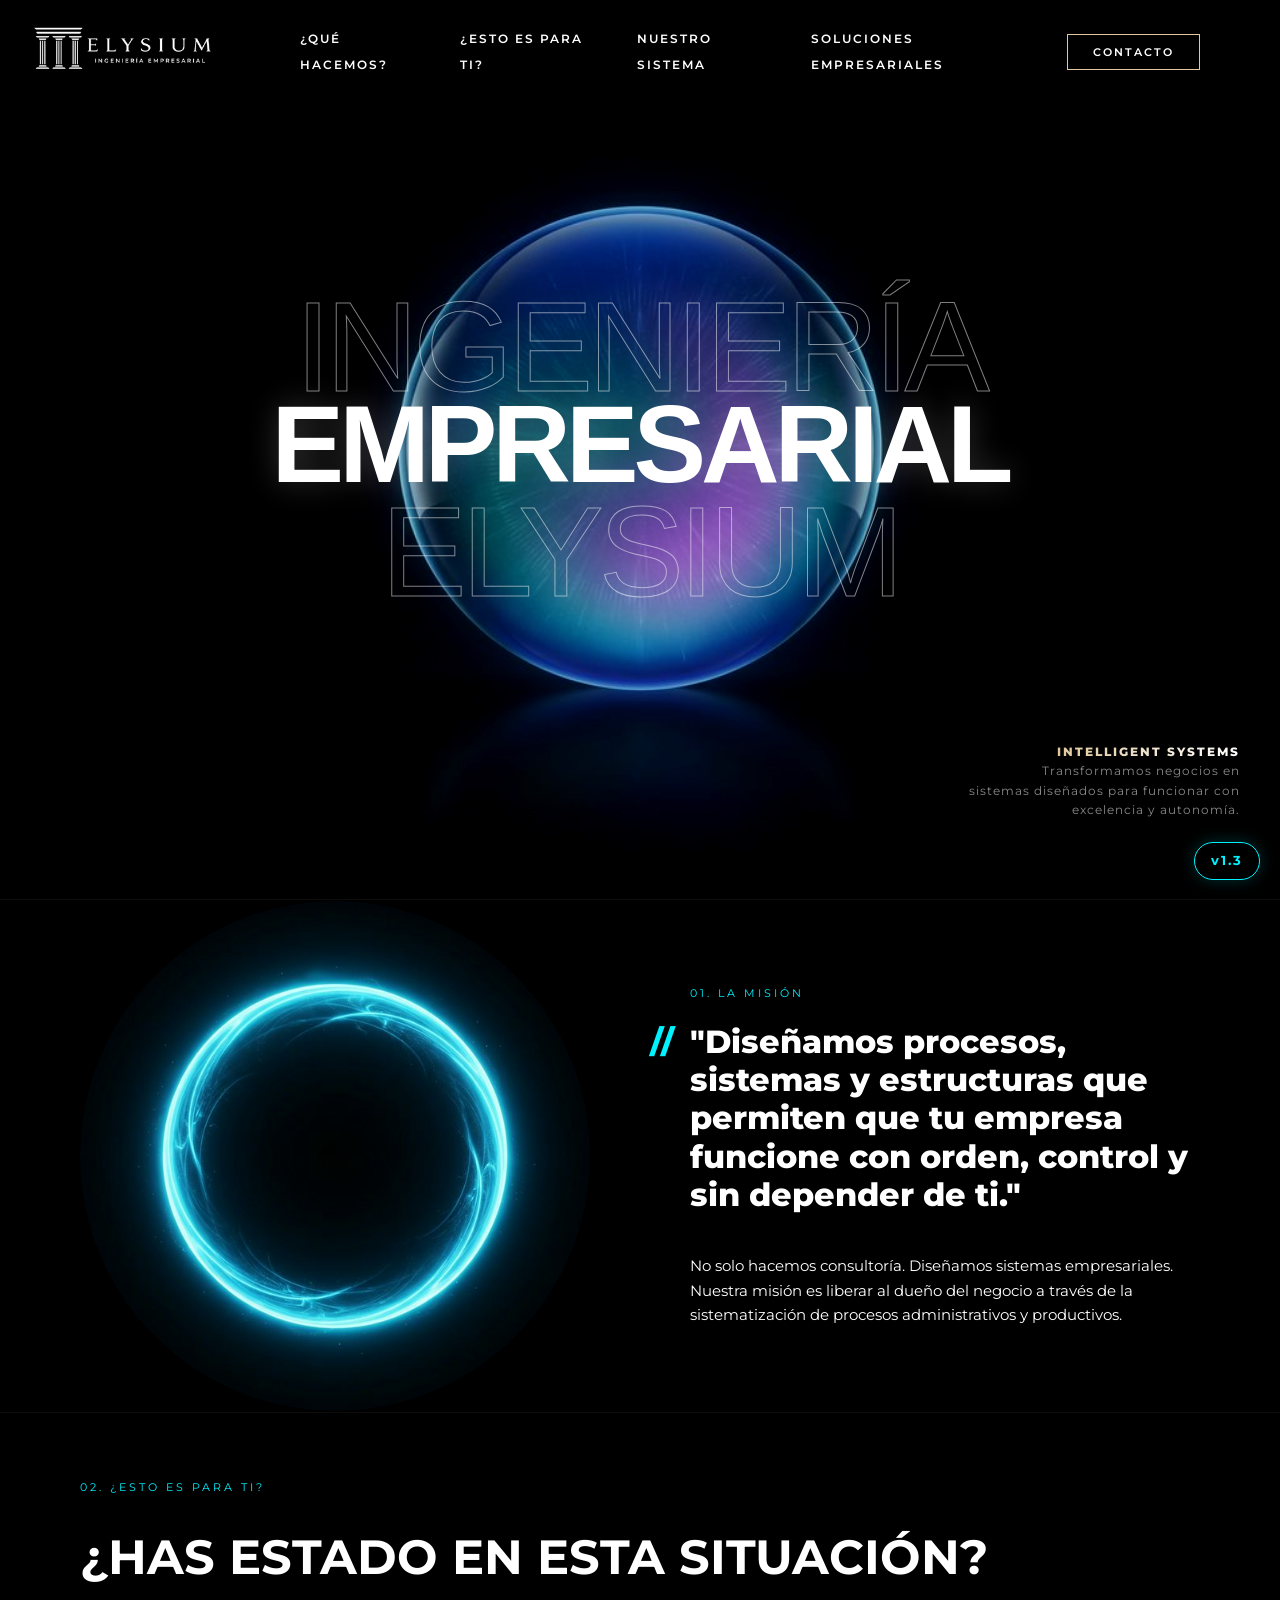
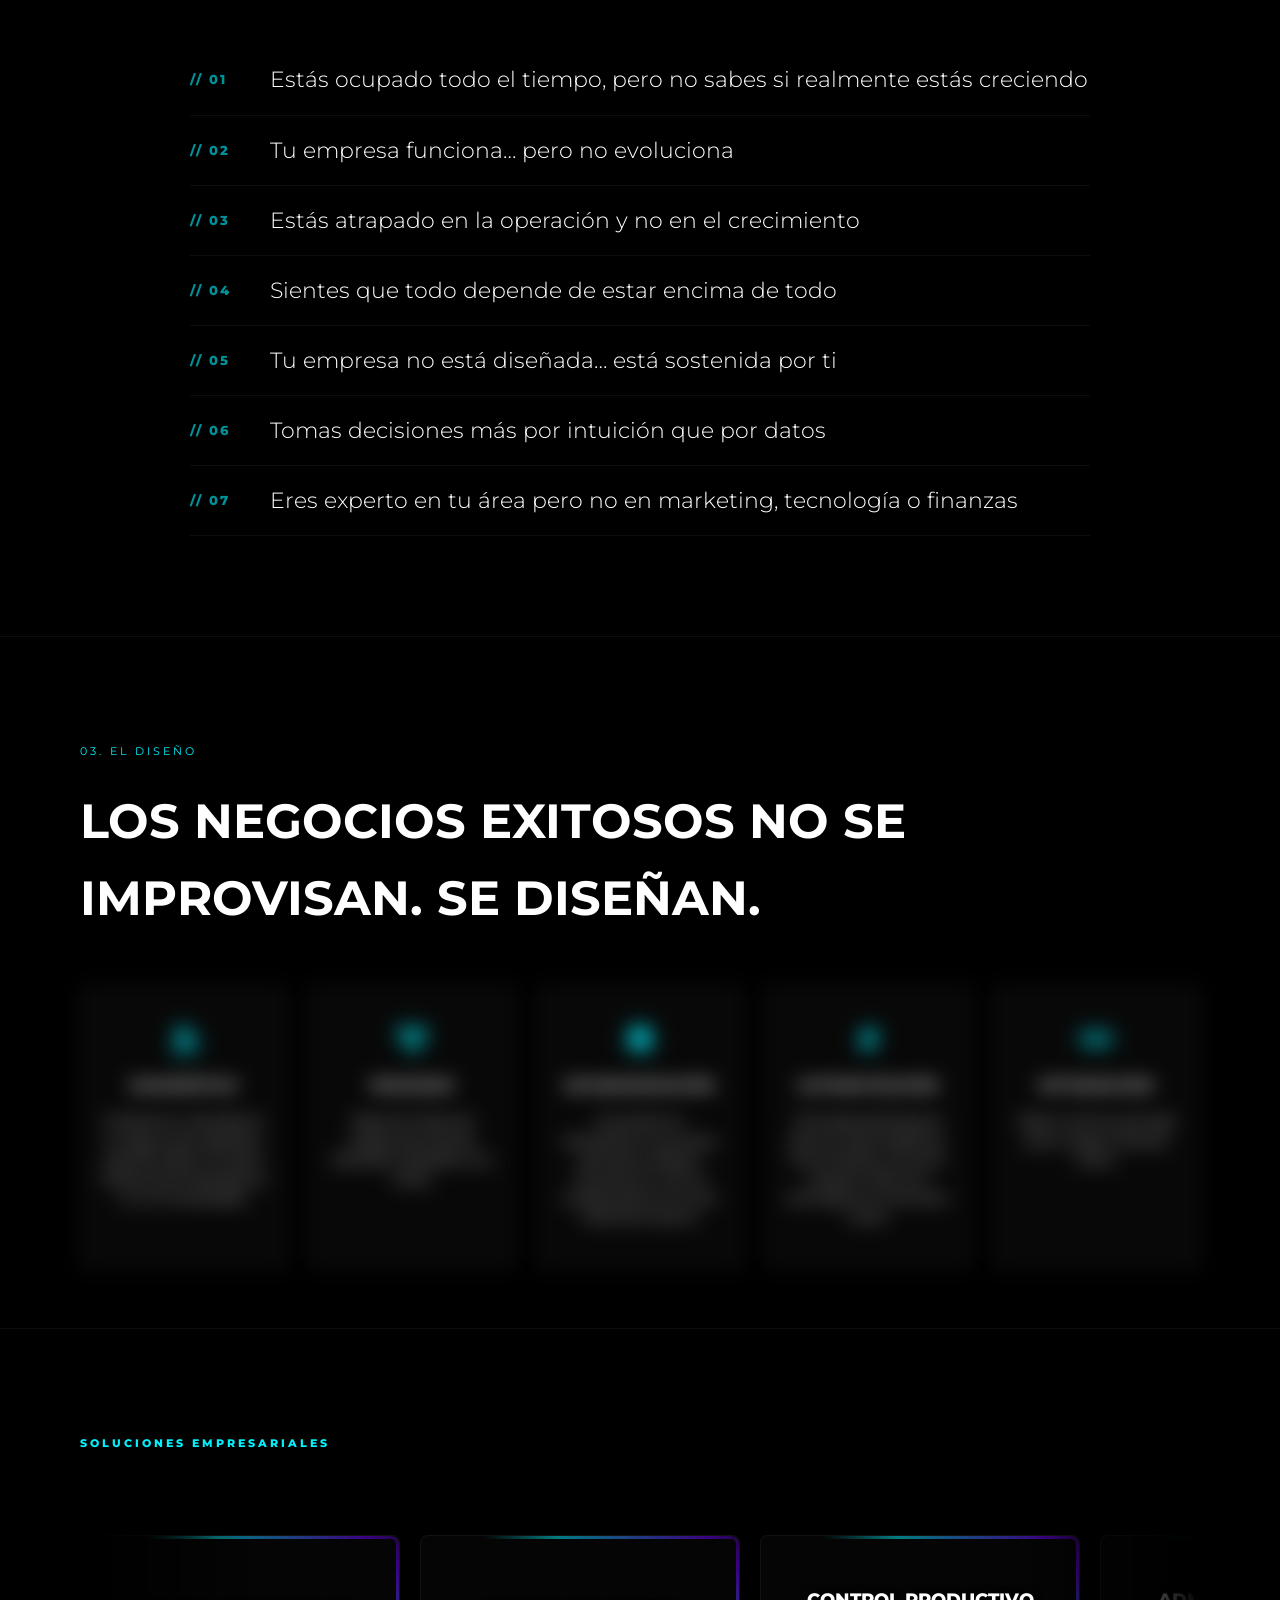
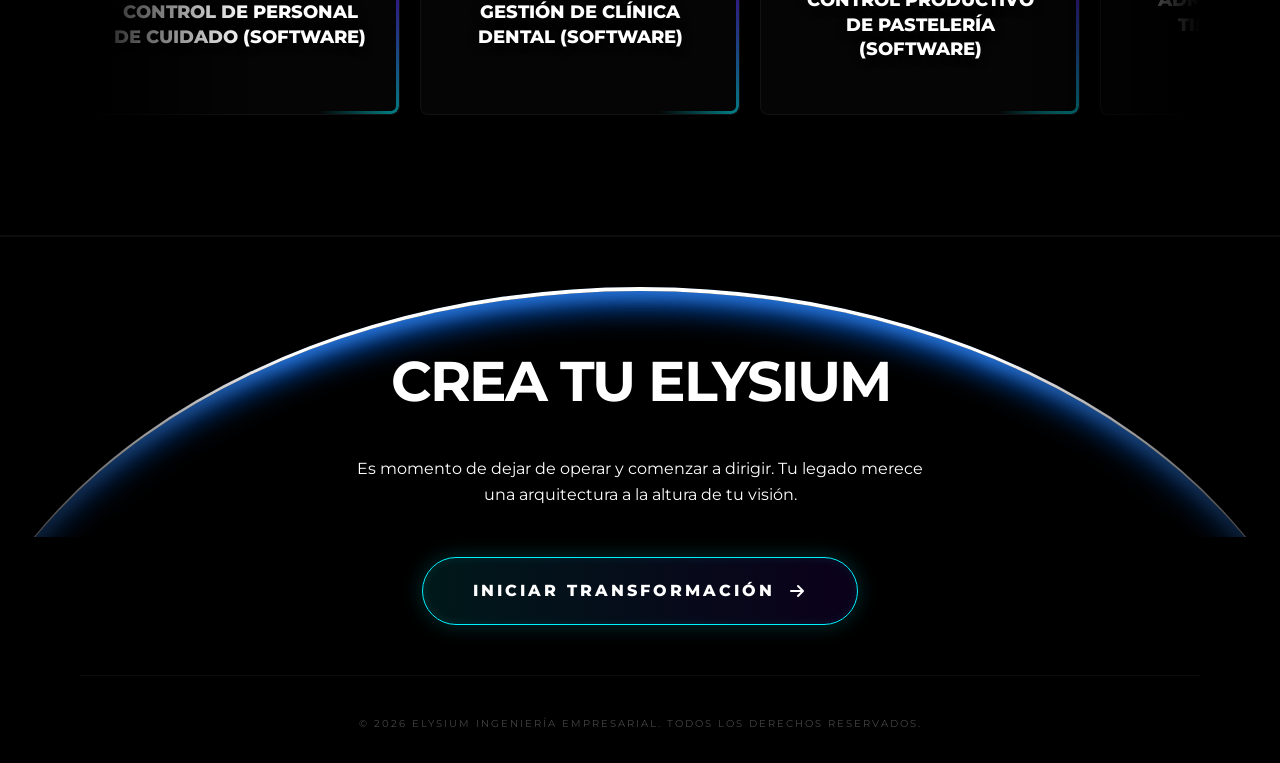
==== index.html @ c70de1bc "47" ====
<!DOCTYPE html>
<html lang="es">

<head>
    <meta charset="UTF-8">
    <meta name="viewport" content="width=device-width, initial-scale=1.0">
    <title>Elysium | Consultoría y soluciones empresariales</title>
    <link rel="icon" type="image/png" href="assets/logo/Logo%20circulo%20Elysium.png">
    <meta name="description" content="Ingeniería empresarial para liderar con excelencia y sistemas autónomos.">
    <link rel="stylesheet" href="style.css?v=1.1">
    <link rel="stylesheet" href="https://cdnjs.cloudflare.com/ajax/libs/font-awesome/6.4.0/css/all.min.css">
    <link href="https://fonts.googleapis.com/css2?family=Inter:wght@300;400;700;900&display=swap" rel="stylesheet">
</head>

<body>
    <!-- Temporary Version Bubble -->
    <div class="version-bubble">v1.3</div>

    <nav id="main-nav">
        <div class="container">
            <div class="logo-nav">
                <img src="assets/logo/Logo 3.0 sin fondo/5.png" alt="Elysium Logo">
            </div>
            <ul class="nav-links">
                <li><a href="#filosofia">¿Qué hacemos?</a></li>
                <li><a href="#metodologia">¿Esto es para ti?</a></li>
                <li><a href="#pilares">Nuestro sistema</a></li>
                <li><a href="#soluciones">Soluciones Empresariales</a></li>
                <li><a href="#contacto" class="btn btn-gold"
                        style="padding: 10px 25px; border-radius: 0; font-size: 0.7rem; border: 1px solid var(--primary-gold);">Contacto</a>
                </li>
            </ul>
            <div class="hamburger" id="hamburger">
                <span></span>
                <span></span>
                <span></span>
            </div>
        </div>
    </nav>

    <!-- Hero Section V3 (Reactive 3D) -->
    <section id="hero-v3">
        <div class="sphere-v3" id="interactive-sphere"></div>
        <div class="hero-v3-content">
            <div class="hero-v3-text" id="interactive-text">
                <span class="text-outline">INGENIERÍA</span>
                <span class="text-filled">EMPRESARIAL</span>
                <span class="text-outline">ELYSIUM</span>
            </div>
        </div>
        <div class="hero-v3-sub">
            <span class="gold-gradient"
                style="font-weight: 800; letter-spacing: 2px; text-transform: uppercase;">Intelligent Systems</span><br>
            Transformamos negocios en<br>
            sistemas diseñados para funcionar con<br>
            excelencia y autonomía.
        </div>
    </section>

    <!-- Philosophy Section V4 -->
    <section id="filosofia">
        <div class="container philosophy-grid">
            <div class="ring-wrap reveal">
                <img src="assets/philosophy_v2.png" alt="Philosophy Ring" id="scrolling-ring">
            </div>
            <div class="philosophy-content reveal">
                <span
                    style="color: var(--primary-blue); font-size: 0.7rem; letter-spacing: 3px; display: block; margin-bottom: 20px;">01.
                    LA MISIÓN</span>
                <div class="quote-futuristic">"Diseñamos procesos, sistemas y estructuras que permiten que tu empresa
                    funcione con orden, control y sin depender de ti."
                </div>
                <p style="color: var(--text-muted); font-size: 0.95rem;">No solo hacemos consultoría. Diseñamos sistemas
                    empresariales. Nuestra misión es liberar al dueño del negocio a través de la sistematización de
                    procesos administrativos y productivos.</p>
            </div>
        </div>
    </section>

    <!-- Section 02: Pain Points (Diagnostics) -->
    <section id="metodologia">
        <div class="container reveal">
            <div style="margin-bottom: 50px;">
                <span style="color: var(--primary-blue); font-size: 0.7rem; letter-spacing: 3px;">02. ¿ESTO ES PARA
                    TI?</span>
                <h2 style="font-size: 3rem; margin-top: 20px;">¿Has estado en esta situación?</h2>
            </div>

            <div class="pain-list-v4">
                <div class="pain-item-v4 reveal-stagger">
                    <span class="pain-num">// 01</span>
                    <p>Estás ocupado todo el tiempo, pero no sabes si realmente estás creciendo</p>
                    <div class="plasma-beam"></div>
                </div>
                <div class="pain-item-v4 reveal-stagger">
                    <span class="pain-num">// 02</span>
                    <p>Tu empresa funciona… pero no evoluciona</p>
                    <div class="plasma-beam"></div>
                </div>
                <div class="pain-item-v4 reveal-stagger">
                    <span class="pain-num">// 03</span>
                    <p>Estás atrapado en la operación y no en el crecimiento</p>
                    <div class="plasma-beam"></div>
                </div>
                <div class="pain-item-v4 reveal-stagger">
                    <span class="pain-num">// 04</span>
                    <p>Sientes que todo depende de estar encima de todo</p>
                    <div class="plasma-beam"></div>
                </div>
                <div class="pain-item-v4 reveal-stagger">
                    <span class="pain-num">// 05</span>
                    <p>Tu empresa no está diseñada… está sostenida por ti</p>
                    <div class="plasma-beam"></div>
                </div>
                <div class="pain-item-v4 reveal-stagger">
                    <span class="pain-num">// 06</span>
                    <p>Tomas decisiones más por intuición que por datos</p>
                    <div class="plasma-beam"></div>
                </div>
                <div class="pain-item-v4 reveal-stagger">
                    <span class="pain-num">// 07</span>
                    <p>Eres experto en tu área pero no en marketing, tecnología o finanzas</p>
                    <div class="plasma-beam"></div>
                </div>
            </div>
        </div>
    </section>

    <!-- Section 03: The Pillars (Sistemas) -->
    <section id="pilares">
        <div class="container reveal">
            <div style="margin-bottom: 50px;">
                <span style="color: var(--primary-blue); font-size: 0.7rem; letter-spacing: 3px;">03. EL DISEÑO</span>
                <h2 style="font-size: 3rem; margin-top: 20px;">LOS NEGOCIOS EXITOSOS NO SE IMPROVISAN. SE DISEÑAN.</h2>
            </div>
            <div class="pilares-grid-observer">
                <div class="pilares-grid">
                    <div class="glass-card pilar-card-v4 pilar-stagger">
                        <i class="fas fa-microscope"></i>
                        <h4>Diagnóstico</h4>
                        <p style="font-size: 0.75rem; color: var(--text-muted);">Analizamos y entendemos tu negocio para
                            identificar áreas de mejora. Al mismo tiempo que te entendemos a ti y tus necesidades.</p>
                    </div>
                    <div class="glass-card pilar-card-v4 pilar-stagger">
                        <i class="fas fa-project-diagram"></i>
                        <h4>Procesos</h4>
                        <p style="font-size: 0.75rem; color: var(--text-muted);">Mejoramos flujos de trabajo para
                            hacerlos eficientes y alineados a tus metas.</p>
                    </div>
                    <div class="glass-card pilar-card-v4 pilar-stagger">
                        <i class="fas fa-layer-group"></i>
                        <h4>Estandarización</h4>
                        <p style="font-size: 0.75rem; color: var(--text-muted);">Te ayudamos a estandarizar tus procesos
                            para que tu negocio funcione sin ti y así, te puedas enfocar en lo que realmente importa.
                        </p>
                    </div>
                    <div class="glass-card pilar-card-v4 pilar-stagger">
                        <i class="fas fa-bolt"></i>
                        <h4>Automatización</h4>
                        <p style="font-size: 0.75rem; color: var(--text-muted);">Tecnología aplicada para eliminar
                            tareas repetitivas. Ahorra tiempo y recursos usando lo último en tecnología sin incrementar
                            costos.</p>
                    </div>
                    <div class="glass-card pilar-card-v4 pilar-stagger">
                        <i class="fas fa-infinity"></i>
                        <h4>Optimización</h4>
                        <p style="font-size: 0.75rem; color: var(--text-muted);">Mejora continua que haga que tu negocio
                            siempre crezca.</p>
                    </div>
                </div>
            </div>
        </div>
    </section>

    <!-- Soluciones Empresariales -->
    <section id="soluciones">
        <div class="container reveal">
            <div style="margin-bottom: 60px;">
                <span
                    style="color: var(--primary-blue); font-size: 0.7rem; letter-spacing: 3px; font-weight: 800;">SOLUCIONES
                    EMPRESARIALES</span>
            </div>

            <div class="soluciones-carousel-container">
                <div class="soluciones-carousel-track">
                    <!-- Set 1 -->
                    <div class="glass-card soluciones-card">
                        <h3 class="soluciones-title">Control de personal de cuidado (Software)</h3>
                    </div>
                    <div class="glass-card soluciones-card">
                        <h3 class="soluciones-title">Gestión de clínica dental (Software)</h3>
                    </div>
                    <div class="glass-card soluciones-card">
                        <h3 class="soluciones-title">Control productivo de Pastelería (Software)</h3>
                    </div>
                    <div class="glass-card soluciones-card">
                        <h3 class="soluciones-title">Administración de tienda de ropa (Software)</h3>
                    </div>
                    <div class="glass-card soluciones-card">
                        <h3 class="soluciones-title">Control de inventarios (Software)</h3>
                    </div>
                    <div class="glass-card soluciones-card">
                        <h3 class="soluciones-title">Administración de procesos de reclutamiento</h3>
                    </div>
                    <div class="glass-card soluciones-card">
                        <h3 class="soluciones-title">Gestión de áreas de juego para niños (Software)</h3>
                    </div>
                    <div class="glass-card soluciones-card">
                        <h3 class="soluciones-title">Proyectos personalizados a tu medida</h3>
                    </div>
                    <div class="glass-card soluciones-card">
                        <h3 class="soluciones-title">Páginas web orientadas a conversión</h3>
                    </div>
                    <div class="glass-card soluciones-card">
                        <h3 class="soluciones-title">Consultoría empresarial</h3>
                    </div>
                    <div class="glass-card soluciones-card">
                        <h3 class="soluciones-title">Solución de problemas six sigma</h3>
                    </div>

                    <!-- Set 2 (Duplicated for infinite scroll) -->
                    <div class="glass-card soluciones-card">
                        <h3 class="soluciones-title">Control de personal de cuidado (Software)</h3>
                    </div>
                    <div class="glass-card soluciones-card">
                        <h3 class="soluciones-title">Gestión de clínica dental (Software)</h3>
                    </div>
                    <div class="glass-card soluciones-card">
                        <h3 class="soluciones-title">Control productivo de Pastelería (Software)</h3>
                    </div>
                    <div class="glass-card soluciones-card">
                        <h3 class="soluciones-title">Administración de tienda de ropa (Software)</h3>
                    </div>
                    <div class="glass-card soluciones-card">
                        <h3 class="soluciones-title">Control de inventarios (Software)</h3>
                    </div>
                    <div class="glass-card soluciones-card">
                        <h3 class="soluciones-title">Administración de procesos de reclutamiento (Software)</h3>
                    </div>
                    <div class="glass-card soluciones-card">
                        <h3 class="soluciones-title">Gestión de áreas de juego para niños (Software)</h3>
                    </div>
                    <div class="glass-card soluciones-card">
                        <h3 class="soluciones-title">Proyectos personalizados a tu medida</h3>
                    </div>
                    <div class="glass-card soluciones-card">
                        <h3 class="soluciones-title">Páginas web orientadas a conversión</h3>
                    </div>
                    <div class="glass-card soluciones-card">
                        <h3 class="soluciones-title">Consultoría empresarial</h3>
                    </div>
                    <div class="glass-card soluciones-card">
                        <h3 class="soluciones-title">Solución de problemas six sigma</h3>
                    </div>
                </div>
            </div>
        </div>
    </section>

    <!-- Footer V4 -->
    <footer
        style="padding: 100px 0 30px 0; background: #000; border-top: 1px solid rgba(255,255,255,0.05); text-align: center; position: relative;">
        <div class="footer-arc-wrapper">
            <div class="footer-arc"></div>
        </div>
        <div class="container reveal" style="position: relative; z-index: 2;">
            <h2 class="brand-font" style="font-size: 3.5rem; margin-bottom: 30px; letter-spacing: -2px;">Crea tu
                Elysium</h2>
            <p style="color: var(--text-muted); margin-bottom: 50px; max-width: 600px; margin-inline: auto;">Es momento
                de dejar de operar y comenzar a dirigir. Tu legado merece una arquitectura a la altura de tu visión.</p>
            <a href="#contacto" class="btn-cta-futuristic brand-font">
                Iniciar Transformación <i class="fas fa-arrow-right"></i>
            </a>
            <div style="margin-top: 50px; border-top: 1px solid rgba(255,255,255,0.05); padding-top: 40px;">
                <p style="font-size: 0.65rem; color: #444; letter-spacing: 2px;">© 2026 ELYSIUM INGENIERÍA EMPRESARIAL.
                    TODOS LOS DERECHOS RESERVADOS.</p>
            </div>
        </div>
    </footer>

    <script src="script.js"></script>
</body>

</html>
---- style.css ----
@import url('https://fonts.googleapis.com/css2?family=Montserrat:wght@300;400;600;800;900&display=swap');

:root {
    --primary-blue: #00f2ff;
    /* Futuristic Cyan */
    --primary-purple: #7000ff;
    --primary-gold: #e0c89c;
    --dark-bg: #000000;
    --glass-bg: rgba(255, 255, 255, 0.03);
    --glass-border: rgba(255, 255, 255, 0.1);
    --glow-cian: 0 0 20px rgba(0, 242, 255, 0.3);
    --transition-smooth: all 0.8s cubic-bezier(0.16, 1, 0.3, 1);
    --transition-quick: all 0.1s linear;
}

* {
    margin: 0;
    padding: 0;
    box-sizing: border-box;
}

body {
    background-color: var(--dark-bg);
    font-family: 'Montserrat', sans-serif !important;
    color: #fff;
    line-height: 1.6;
    overflow-x: hidden;
    -webkit-font-smoothing: antialiased;
}

h1,
h2,
h3,
h4 {
    font-family: 'Montserrat', sans-serif !important;
    text-transform: uppercase;
}

/* Global Utilities */
.container {
    max-width: 1200px;
    margin: 0 auto;
    padding: 0 40px;
}

section {
    padding: 100px 0;
    position: relative;
    border-bottom: 1px solid rgba(255, 255, 255, 0.05);
}

.glass-card {
    background: var(--glass-bg);
    backdrop-filter: blur(20px);
    -webkit-backdrop-filter: blur(20px);
    border: 1px solid var(--glass-border);
    border-radius: 4px;
    transition: var(--transition-smooth);
}

.glow-border:hover {
    border-color: var(--primary-blue);
    box-shadow: var(--glow-cian);
}

/* Temporary Version Bubble */
.version-bubble {
    position: fixed;
    bottom: 20px;
    right: 20px;
    background: rgba(0, 0, 0, 0.6);
    backdrop-filter: blur(10px);
    -webkit-backdrop-filter: blur(10px);
    border: 1px solid var(--primary-blue);
    color: var(--primary-blue);
    padding: 8px 16px;
    border-radius: 20px;
    font-size: 0.8rem;
    font-weight: 700;
    z-index: 9999;
    letter-spacing: 2px;
    box-shadow: 0 0 15px rgba(0, 242, 255, 0.2);
}

/* Futuristic CTA Button */
.btn-cta-futuristic {
    display: inline-flex;
    align-items: center;
    justify-content: center;
    padding: 20px 50px;
    font-size: 1rem;
    font-weight: 800;
    letter-spacing: 3px;
    text-transform: uppercase;
    color: #fff;
    background: linear-gradient(90deg, rgba(0, 242, 255, 0.1), rgba(112, 0, 255, 0.1));
    border: 1px solid var(--primary-blue);
    border-radius: 50px;
    position: relative;
    overflow: hidden;
    transition: all 0.4s cubic-bezier(0.175, 0.885, 0.32, 1.275);
    text-decoration: none;
    box-shadow: 0 0 20px rgba(0, 242, 255, 0.2), inset 0 0 10px rgba(0, 242, 255, 0.1);
    z-index: 1;
}

.btn-cta-futuristic i {
    transition: transform 0.3s ease;
    margin-left: 15px;
}

.btn-cta-futuristic::before {
    content: '';
    position: absolute;
    top: 0;
    left: -100%;
    width: 100%;
    height: 100%;
    background: linear-gradient(90deg, transparent, rgba(0, 242, 255, 0.4), transparent);
    transition: all 0.6s ease;
    z-index: -1;
}

.btn-cta-futuristic:hover {
    transform: translateY(-5px) scale(1.02);
    box-shadow: 0 10px 30px rgba(0, 242, 255, 0.4), inset 0 0 20px rgba(0, 242, 255, 0.3);
    border-color: #fff;
    color: #fff;
    text-shadow: 0 0 10px rgba(255, 255, 255, 0.5);
}

.btn-cta-futuristic:hover::before {
    left: 100%;
}

.btn-cta-futuristic:hover i {
    transform: translateX(8px);
}

/* Navigation */
nav {
    position: fixed;
    top: 0;
    width: 100%;
    z-index: 1000;
    padding: 25px 0;
    transition: var(--transition-smooth);
    background: transparent;
}

nav .container {
    display: flex;
    justify-content: space-between;
    align-items: center;
}

.logo-nav {
    position: relative;
    min-width: 220px;
    height: 50px;
}

.logo-nav img {
    position: absolute;
    height: 200px;
    width: auto;
    max-width: none;
    top: 80%;
    left: -60px;
    transform: translateY(-50%);
    filter: brightness(1.2);
    z-index: 1001;
}

.nav-links {
    display: flex;
    gap: 40px;
    list-style: none;
    align-items: center;
}

.nav-links a {
    color: #fff;
    text-decoration: none;
    font-size: 0.75rem;
    font-weight: 600;
    letter-spacing: 2px;
    text-transform: uppercase;
    transition: color 0.3s;
}

.nav-links a:hover {
    color: var(--primary-blue);
}

/* Hamburger Styles */
.hamburger {
    display: none;
    flex-direction: column;
    justify-content: space-between;
    width: 25px;
    height: 18px;
    cursor: pointer;
    z-index: 1002;
    transition: var(--transition-smooth);
}

.hamburger span {
    width: 100%;
    height: 2px;
    background-color: #fff;
    transition: var(--transition-smooth);
    border-radius: 2px;
}

.hamburger.toggle span:nth-child(1) {
    transform: translateY(8px) rotate(45deg);
}

.hamburger.toggle span:nth-child(2) {
    opacity: 0;
}

.hamburger.toggle span:nth-child(3) {
    transform: translateY(-8px) rotate(-45deg);
}

/* Hero V3 Styles */
#hero-v3 {
    height: 100vh;
    display: flex;
    align-items: center;
    justify-content: center;
    position: relative;
    overflow: hidden;
}

.sphere-v3 {
    position: absolute;
    width: 800px;
    height: 800px;
    background: url('assets/sphere_v3.png') center/contain no-repeat;
    z-index: 1;
    filter: contrast(1.1);
    opacity: 0.8;
    pointer-events: none;
    mix-blend-mode: screen;
}

.hero-v3-text {
    font-family: Arial, Helvetica, sans-serif !important;
    font-size: 10vw;
    /* Antes 10vw */
    line-height: 0.8;
    letter-spacing: -5px;
    text-align: center;
    z-index: 5;
    text-transform: uppercase;
}

.text-outline {
    font-weight: 300;
    color: transparent;
    -webkit-text-stroke: 1px rgba(255, 255, 255, 0.5);
}

.text-filled {
    font-weight: 900;
    color: #fff;
    text-shadow: 0 0 30px rgba(255, 255, 255, 0.2);
    font-size: 0.85em;
    /* Reducido ligeramente respecto al contenedor */
    display: inline-block;
    transform: translateY(-0.1em); /* Subido ligeramente para centrarlo */
}

.hero-v3-sub {
    position: absolute;
    bottom: 80px;
    right: 40px;
    text-align: right;
    font-size: 0.75rem;
    color: #888;
    letter-spacing: 1px;
}

/* Philosophy V4 */
#filosofia {
    padding: 1px 0;
}

.philosophy-grid {
    display: grid;
    grid-template-columns: 1fr 1fr;
    gap: 100px;
    align-items: center;
}

.ring-wrap {
    position: relative;
    perspective: 1000px;
    overflow: hidden; /* Recorta cualquier borde que sobresalga */
    border-radius: 50%;
}

.ring-wrap img {
    width: 100%;
    transition: transform 0.1s linear;
    border-radius: 50%; /* Asegura que la imagen se mantenga circular */
    display: block;
}

.quote-futuristic {
    font-size: 2rem;
    font-family: 'Montserrat', sans-serif !important;
    line-height: 1.2;
    margin-bottom: 40px;
    position: relative;
    font-weight: 800;
}

.quote-futuristic::before {
    content: '//';
    color: var(--primary-blue);
    position: absolute;
    left: -40px;
}

/* 5 Pillars (Tech Cards) */
.pilares-grid {
    display: grid;
    grid-template-columns: repeat(5, 1fr);
    gap: 20px;
}

.pilar-card-v4 {
    padding: 40px 20px;
    text-align: center;
    position: relative;
    overflow: hidden;
}

.pilar-card-v4 i {
    font-size: 1.5rem;
    color: var(--primary-blue);
    margin-bottom: 25px;
    text-shadow: var(--glow-cian);
}

.pilar-card-v4 h4 {
    font-size: 0.8rem;
    letter-spacing: 1px;
    color: #fff;
    margin-bottom: 15px;
}

#pilares {
    padding-bottom: 60px;
}

#metodologia {
    padding-top: 60px;
}

/* Minimalist Identification List V4 */
.pain-list-v4 {
    max-width: 900px;
    margin: 0 auto;
    display: flex;
    flex-direction: column;
    gap: 0;
}

.pain-item-v4 {
    padding: 20px 0;
    border-bottom: 1px solid rgba(255, 255, 255, 0.05);
    display: flex;
    align-items: flex-start;
    gap: 30px;
    transition: all 0.5s ease;
    width: 100%;
    position: relative;
    overflow: hidden;
}

.plasma-beam {
    position: absolute;
    bottom: 0;
    left: -100%;
    width: 100%;
    height: 2px;
    background: linear-gradient(90deg,
            transparent,
            rgba(0, 242, 255, 0),
            rgba(0, 242, 255, 0.8),
            #fff,
            rgba(0, 242, 255, 0.8),
            rgba(0, 242, 255, 0),
            transparent);
    box-shadow: 0 0 15px rgba(0, 242, 255, 0.6);
    pointer-events: none;
    opacity: 0;
}

.pain-item-v4:hover .plasma-beam,
.pain-item-v4.active .plasma-beam {
    animation: plasma-sweep 1.2s cubic-bezier(0.4, 0, 0.2, 1) forwards;
}

@keyframes plasma-sweep {
    0% {
        left: -100%;
        opacity: 0;
    }

    20% {
        opacity: 1;
    }

    80% {
        opacity: 1;
    }

    100% {
        left: 100%;
        opacity: 0;
    }
}

.pain-num {
    font-size: 0.8rem;
    color: var(--primary-blue);
    letter-spacing: 2px;
    font-weight: 800;
    opacity: 0.6;
    min-width: 50px;
    padding-top: 5px;
}

.pain-item-v4 p {
    font-size: 1.4rem;
    color: #fff;
    font-weight: 300;
    line-height: 1.3;
    margin: 0;
    transition: var(--transition-smooth);
}

.pain-item-v4:hover {
    padding-left: 30px;
}

.pain-item-v4:hover p {
    color: #fff;
    transform: translateX(10px);
}

.pain-item-v4:hover .pain-num {
    opacity: 1;
    color: #fff;
}

@media (max-width: 991px) {
    .pain-item-v4 p {
        font-size: 1.1rem;
    }
}

@media (max-width: 768px) {
    .pain-item-v4 {
        flex-direction: column;
        gap: 15px;
        padding: 35px 0;
    }

    .pain-item-v4:hover {
        padding-left: 0;
    }

    .pain-item-v4:hover p {
        transform: none;
    }
}

.reveal-stagger {
    opacity: 0;
    transform: translateX(-30px);
    transition: all 0.8s cubic-bezier(0.16, 1, 0.3, 1);
}

.reveal-stagger.active {
    opacity: 1;
    transform: translateX(0);
}

/* Soluciones Carousel */
.soluciones-carousel-container {
    width: 100%;
    overflow: hidden;
    position: relative;
    padding: 20px 0;
}

/* Fading edges effect */
.soluciones-carousel-container::before,
.soluciones-carousel-container::after {
    content: '';
    position: absolute;
    top: 0;
    width: 15%;
    height: 100%;
    z-index: 2;
    pointer-events: none;
}

.soluciones-carousel-container::before {
    left: 0;
    background: linear-gradient(to right, var(--dark-bg) 0%, transparent 100%);
}

.soluciones-carousel-container::after {
    right: 0;
    background: linear-gradient(to left, var(--dark-bg) 0%, transparent 100%);
}

.soluciones-carousel-track {
    display: flex;
    gap: 20px;
    width: max-content;
    animation: scroll-carousel 40s linear infinite;
    will-change: transform;
    transform-style: preserve-3d;
    backface-visibility: hidden;
    -webkit-backface-visibility: hidden;
}

.soluciones-carousel-track:hover {
    animation-play-state: paused;
}

.soluciones-card {
    padding: 40px 30px;
    width: 320px;
    min-width: 320px;
    text-align: center;
    border-radius: 8px;
    display: flex;
    align-items: center;
    justify-content: center;
    height: 180px;
    transition: all 0.4s cubic-bezier(0.175, 0.885, 0.32, 1.275);
    position: relative;
    background: rgba(255, 255, 255, 0.02);
    backdrop-filter: blur(20px);
    -webkit-backdrop-filter: blur(20px);
    border: 1px solid rgba(255, 255, 255, 0.05);
    /* Hardware acceleration fix for blur text during scrolling */
    transform: translateZ(0);
    backface-visibility: hidden;
    -webkit-backface-visibility: hidden;
    -webkit-font-smoothing: antialiased;
}

/* Base glowing subtle border using mask */
.soluciones-card::before {
    content: '';
    position: absolute;
    inset: 0;
    padding: 3px;
    border-radius: 8px;
    background: linear-gradient(45deg, transparent 40%, var(--primary-blue) 45%, var(--primary-purple) 55%, transparent 60%);
    background-size: 300% 300%;
    -webkit-mask: linear-gradient(#fff 0 0) content-box, linear-gradient(#fff 0 0);
    mask: linear-gradient(#fff 0 0) content-box, linear-gradient(#fff 0 0);
    -webkit-mask-composite: xor;
    mask-composite: exclude;
    pointer-events: none;
    opacity: 0.5;
    transition: all 0.4s ease;
    animation: border-flow 6s ease infinite;
}

.soluciones-card::after {
    content: '';
    position: absolute;
    inset: 0;
    background: radial-gradient(circle at center, rgba(0, 242, 255, 0.1) 0%, transparent 70%);
    opacity: 0;
    transition: opacity 0.4s ease;
    pointer-events: none;
}

.soluciones-card:hover {
    transform: translateY(-10px) scale(1.02);
    background: rgba(255, 255, 255, 0.04);
    box-shadow: 0 15px 30px rgba(0, 0, 0, 0.5), 0 0 20px rgba(0, 242, 255, 0.2);
    border-color: transparent;
}

.soluciones-card:hover::before {
    opacity: 1;
    background: linear-gradient(45deg, var(--primary-blue), #ffffff, var(--primary-purple), var(--primary-blue));
    background-size: 200% 200%;
    animation: border-flow-fast 2s linear infinite;
    padding: 3px;
}

.soluciones-card:hover::after {
    opacity: 1;
}

.soluciones-title {
    font-size: 1.1rem;
    font-weight: 800;
    color: #fff;
    line-height: 1.4;
    text-shadow: 0 2px 10px rgba(0, 0, 0, 0.5);
    margin: 0;
    position: relative;
    z-index: 2;
    transition: all 0.3s ease;
    backface-visibility: hidden;
    -webkit-backface-visibility: hidden;
}

.soluciones-card:hover .soluciones-title {
    color: var(--primary-blue);
    text-shadow: 0 0 15px rgba(0, 242, 255, 0.6);
    transform: scale(1.05);
}

@keyframes border-flow {
    0% {
        background-position: 0% 50%;
    }

    50% {
        background-position: 100% 50%;
    }

    100% {
        background-position: 0% 50%;
    }
}

@keyframes border-flow-fast {
    0% {
        background-position: 0% 50%;
    }

    100% {
        background-position: 200% 50%;
    }
}

@keyframes scroll-carousel {
    0% {
        transform: translate3d(0, 0, 0);
    }

    100% {
        transform: translate3d(calc(-50% - 10px), 0, 0);
    }
}

/* Reveal Animations */
.reveal {
    opacity: 0;
    transform: translateY(40px);
    transition: var(--transition-smooth);
}

.reveal.active {
    opacity: 1;
    transform: translateY(0);
}

/* Stagger animation for Metodología Elysium pillars */
.pilar-stagger {
    opacity: 0;
    transform: perspective(1200px) rotateY(-20deg) translateY(40px) scale(0.85);
    filter: blur(10px);
    transition: opacity 0.9s cubic-bezier(0.23, 1, 0.32, 1),
        transform 0.9s cubic-bezier(0.23, 1, 0.32, 1),
        filter 0.9s cubic-bezier(0.23, 1, 0.32, 1);
    will-change: transform, opacity, filter;
    backface-visibility: hidden;
    -webkit-backface-visibility: hidden;
}

.pilar-stagger.active {
    opacity: 1;
    transform: perspective(1200px) rotateY(0deg) translateY(0) scale(1);
    filter: none;
}

/* Appearance Sequence: Left to Right (1 -> 5) */
.pilar-stagger.active:nth-child(1) {
    transition-delay: 0ms;
}

.pilar-stagger.active:nth-child(2) {
    transition-delay: 100ms;
}

.pilar-stagger.active:nth-child(3) {
    transition-delay: 200ms;
}

.pilar-stagger.active:nth-child(4) {
    transition-delay: 300ms;
}

.pilar-stagger.active:nth-child(5) {
    transition-delay: 400ms;
}

/* Disappearance Sequence: Right to Left (5 -> 1) */
.pilar-stagger:not(.active):nth-child(5) {
    transition-delay: 0ms;
}

.pilar-stagger:not(.active):nth-child(4) {
    transition-delay: 60ms;
}

.pilar-stagger:not(.active):nth-child(3) {
    transition-delay: 120ms;
}

.pilar-stagger:not(.active):nth-child(2) {
    transition-delay: 180ms;
}

.pilar-stagger:not(.active):nth-child(1) {
    transition-delay: 240ms;
}

.gold-gradient {
    background: linear-gradient(90deg, #e0c89c, #ffffff);
    -webkit-background-clip: text;
    background-clip: text;
    -webkit-text-fill-color: transparent;
}

/* Footer Arc Halo - versión azul eléctrico */
.footer-arc-wrapper {
    position: absolute;
    top: -550px;
    left: 50%;
    transform: translateX(-50%);
    width: 100%;
    height: 850px;
    overflow: hidden;
    z-index: 1;
    pointer-events: none;
}

.footer-arc {
    position: absolute;
    left: 50%;
    top: 600px;
    transform: translateX(-50%);
    width: 1400px;
    height: 1000px;
    border-radius: 50%;

    background: #000;

    border-top: 4px solid #ffffff;

    box-shadow:
        inset 0 15px 30px rgba(0, 110, 255, 0.8),
        inset 0 5px 15px rgba(255, 255, 255, 0.5),
        0 -10px 20px rgba(255, 255, 255, 0.8),
        0 -20px 45px rgba(0, 120, 255, 1),
        0 -50px 90px rgba(0, 80, 255, 0.8),
        0 -100px 150px rgba(0, 40, 255, 0.6),
        0 -180px 250px rgba(0, 15, 255, 0.4),
        0 -300px 450px rgba(0, 80, 255, 0.25),
        0 -500px 700px rgba(0, 40, 255, 0.1);

    -webkit-mask-image:
        linear-gradient(to right,
            transparent 0%,
            rgba(0, 0, 0, 1) 25%,
            rgba(0, 0, 0, 1) 75%,
            transparent 100%);
    mask-image:
        linear-gradient(to right,
            transparent 0%,
            rgba(0, 0, 0, 1) 25%,
            rgba(0, 0, 0, 1) 75%,
            transparent 100%);
}

/* Mobile adjustments */
@media (max-width: 991px) {

    .philosophy-grid,
    .comp-matrix-v4,
    .pilares-grid {
        grid-template-columns: 1fr !important;
    }

    .logo-nav img {
        left: -40px;
        /* Movido ligeramente a la derecha (estaba en -60px) */
    }

    /* Hamburger visibility */
    .hamburger {
        display: flex;
    }

    .nav-links {
        position: fixed;
        top: 0;
        right: -100%;
        height: 100vh;
        width: 100%;
        background: rgba(0, 0, 0, 0.95);
        backdrop-filter: blur(20px);
        -webkit-backdrop-filter: blur(20px);
        flex-direction: column;
        justify-content: center;
        align-items: center;
        gap: 50px;
        transition: var(--transition-smooth);
        z-index: 1001;
    }

    .nav-links.nav-active {
        right: 0;
    }

    .nav-links a {
        font-size: 1.2rem;
    }

    .hero-v3-text {
        font-size: 4.5rem;
        /* Reducido para ajuste en pantallas móviles */
    }

    .hero-v3-text .text-filled {
        font-size: 0.73em;
        /* Reducción consistente en móvil */
        display: inline-block;
        transform: translateY(-0.1em); /* Subido ligeramente en móvil también */
    }

    .hero-v3-sub {
        right: auto;
        left: 50%;
        transform: translateX(-50%);
        text-align: center;
        width: 100%;
        padding: 0 20px;
    }
}
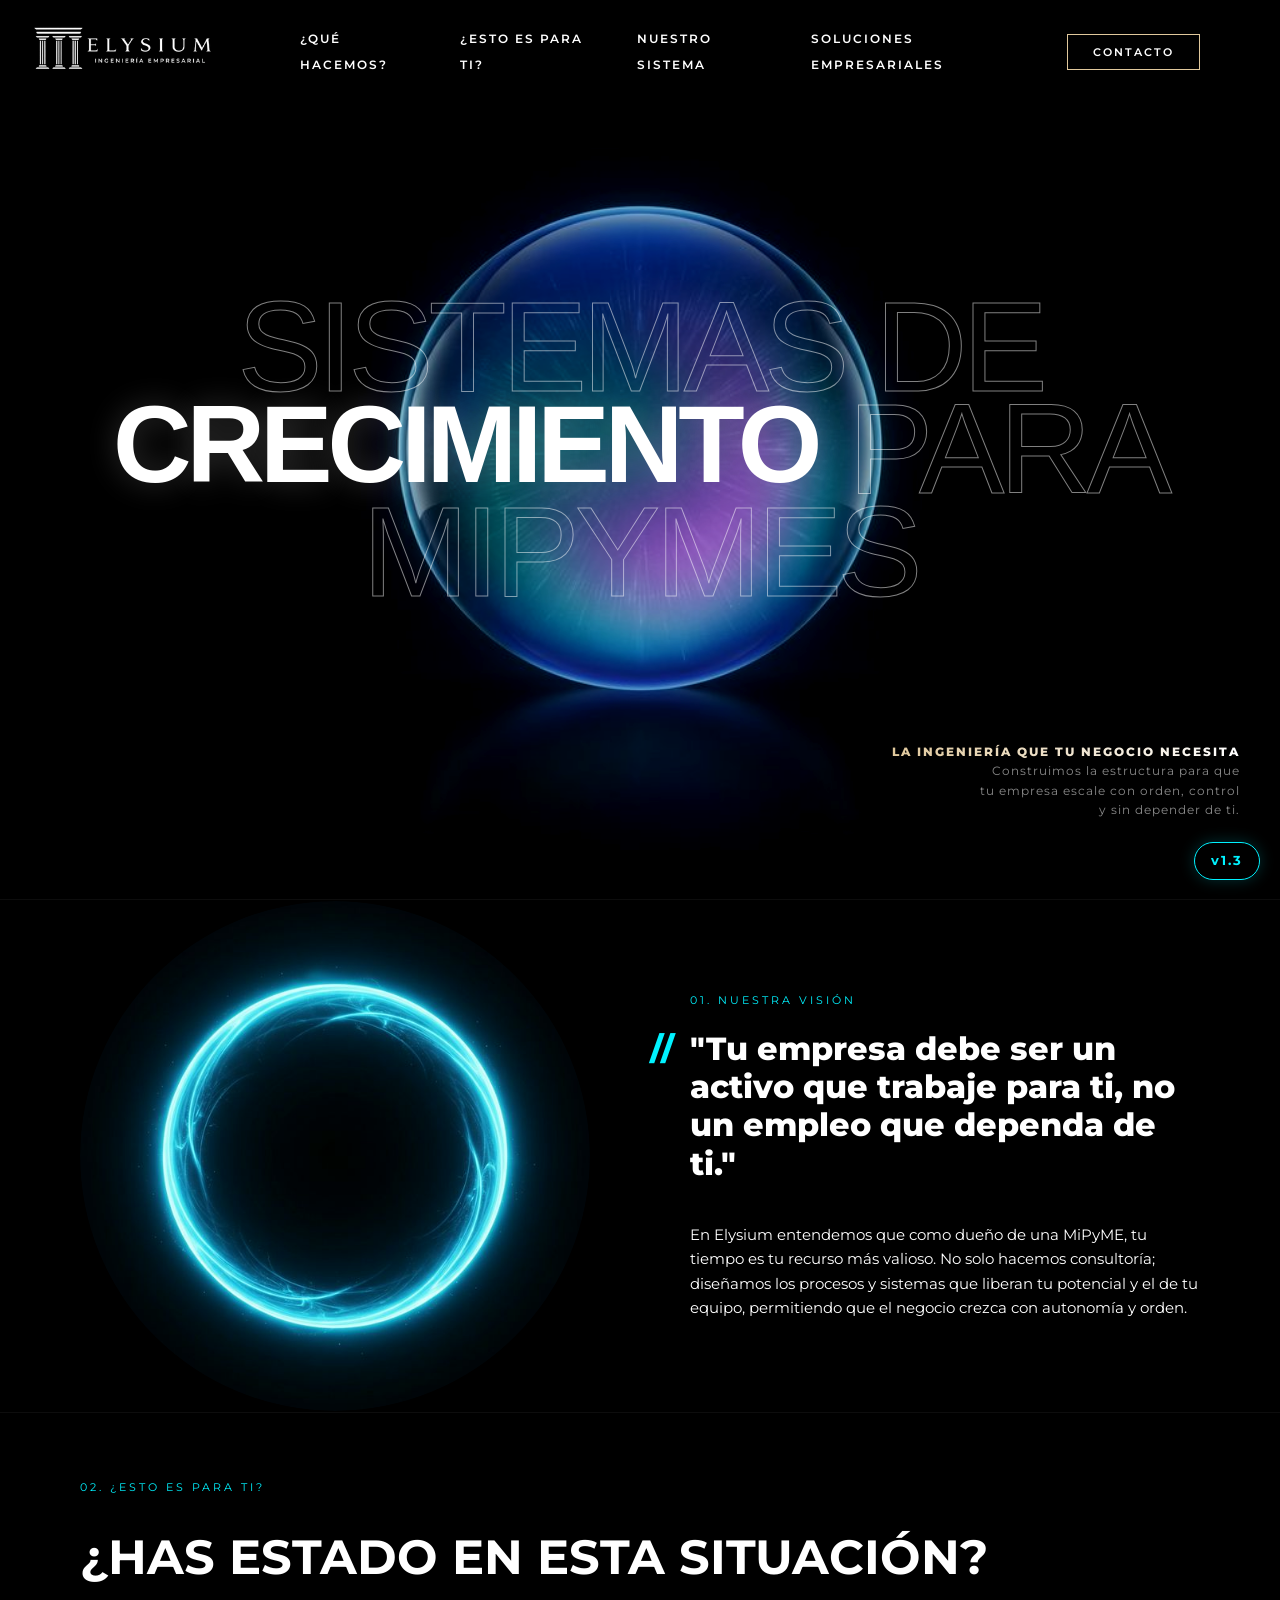
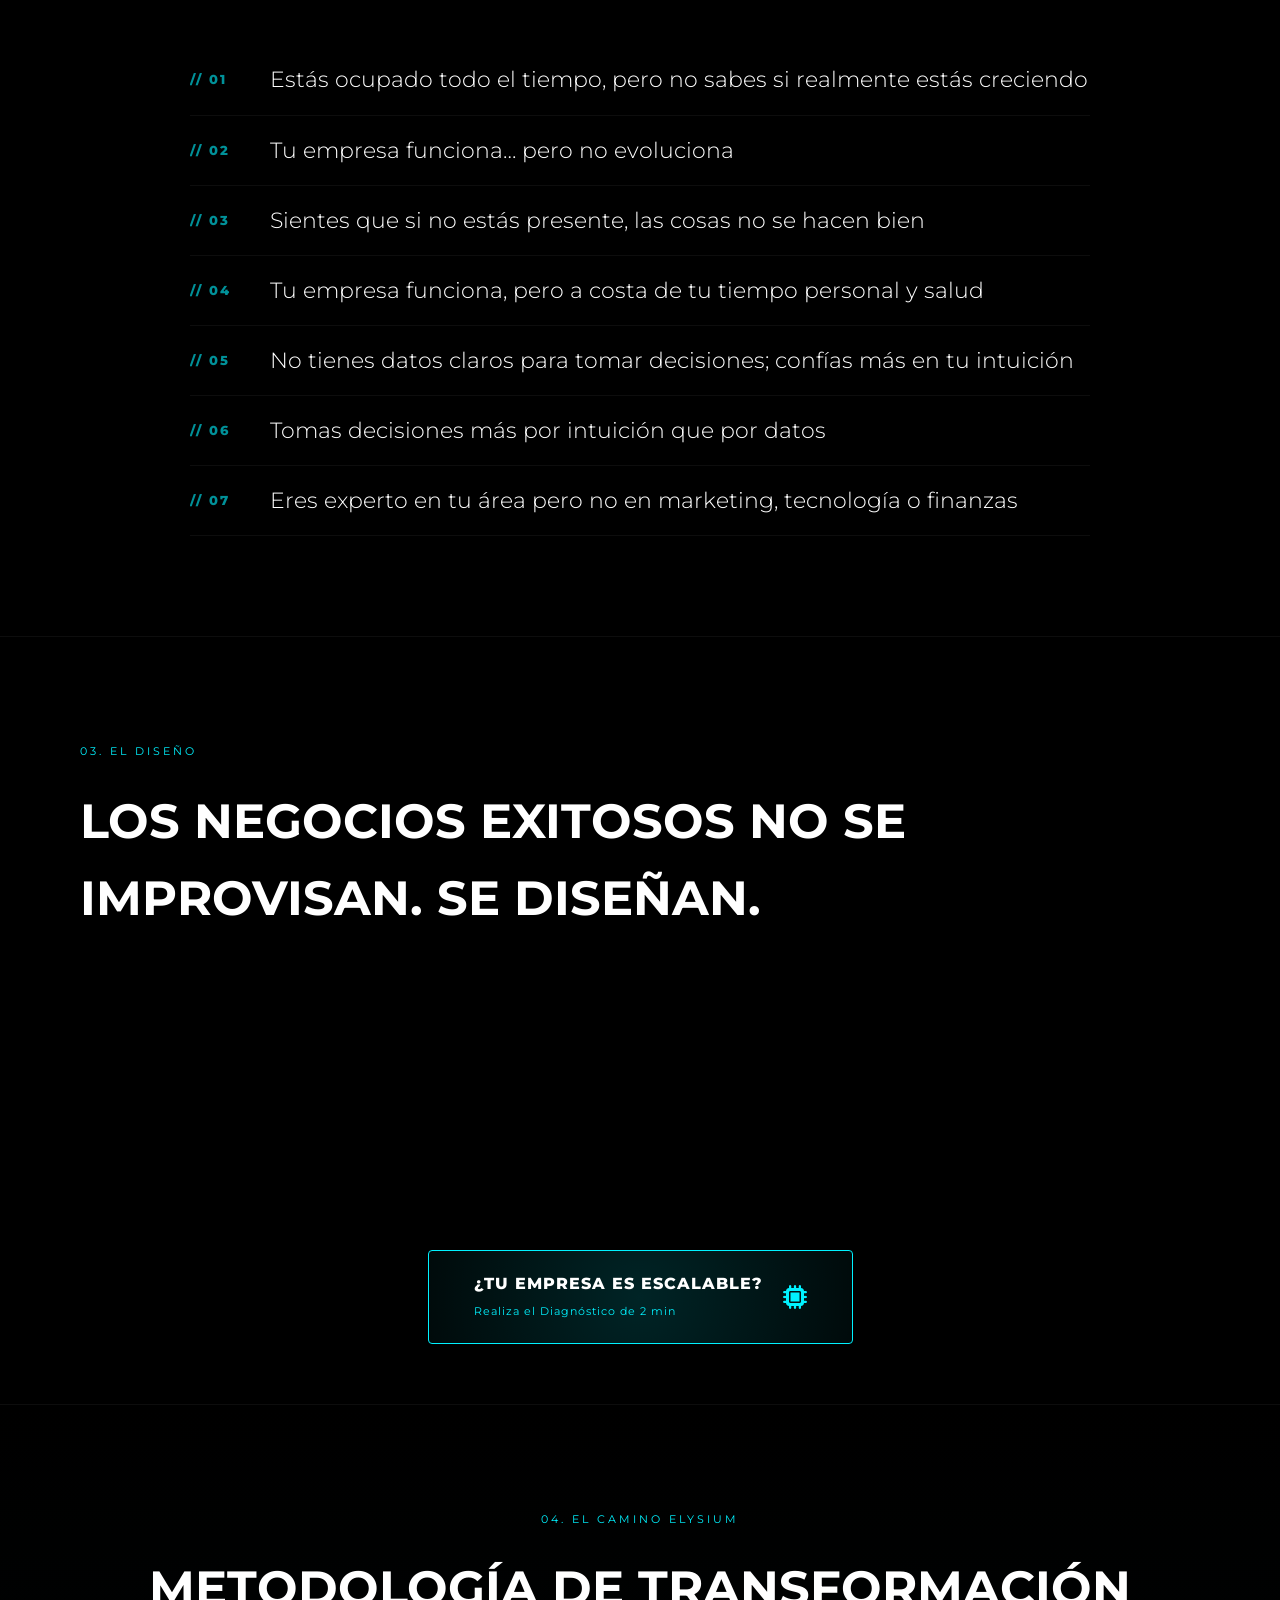
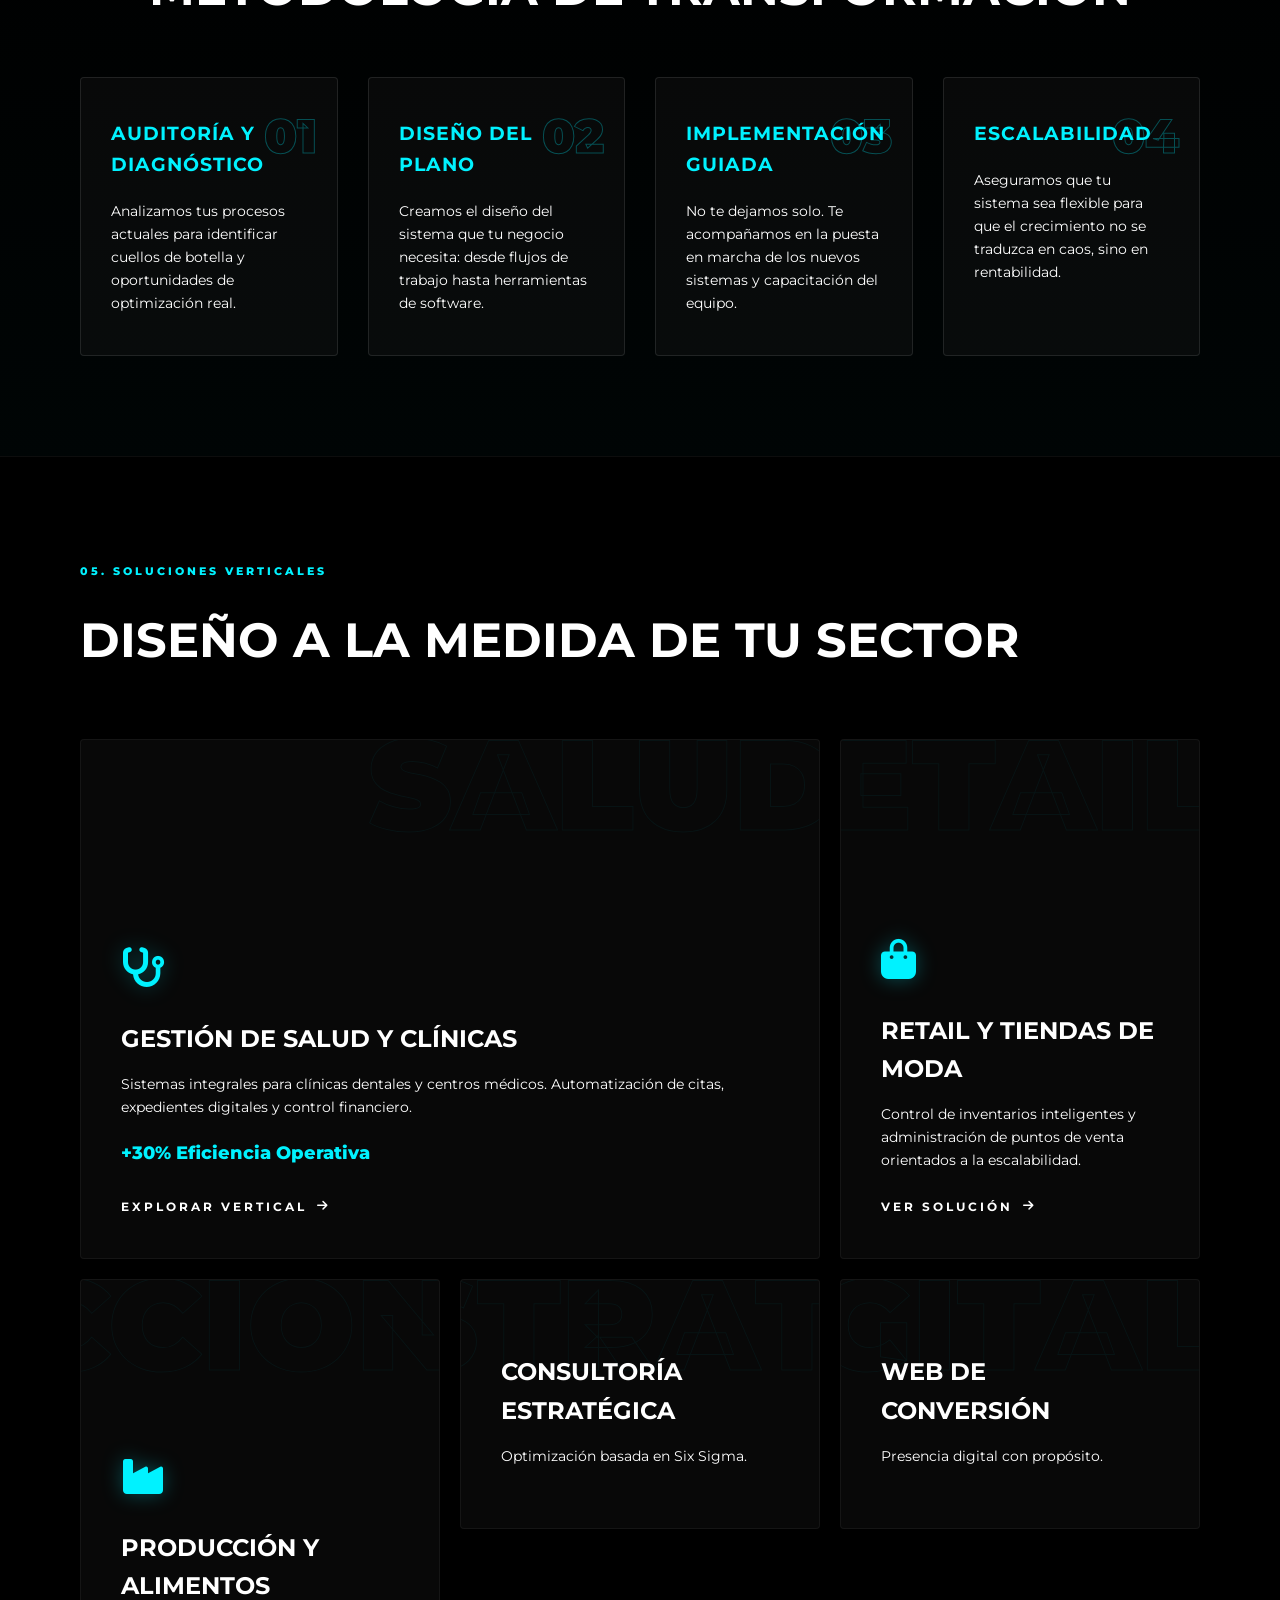
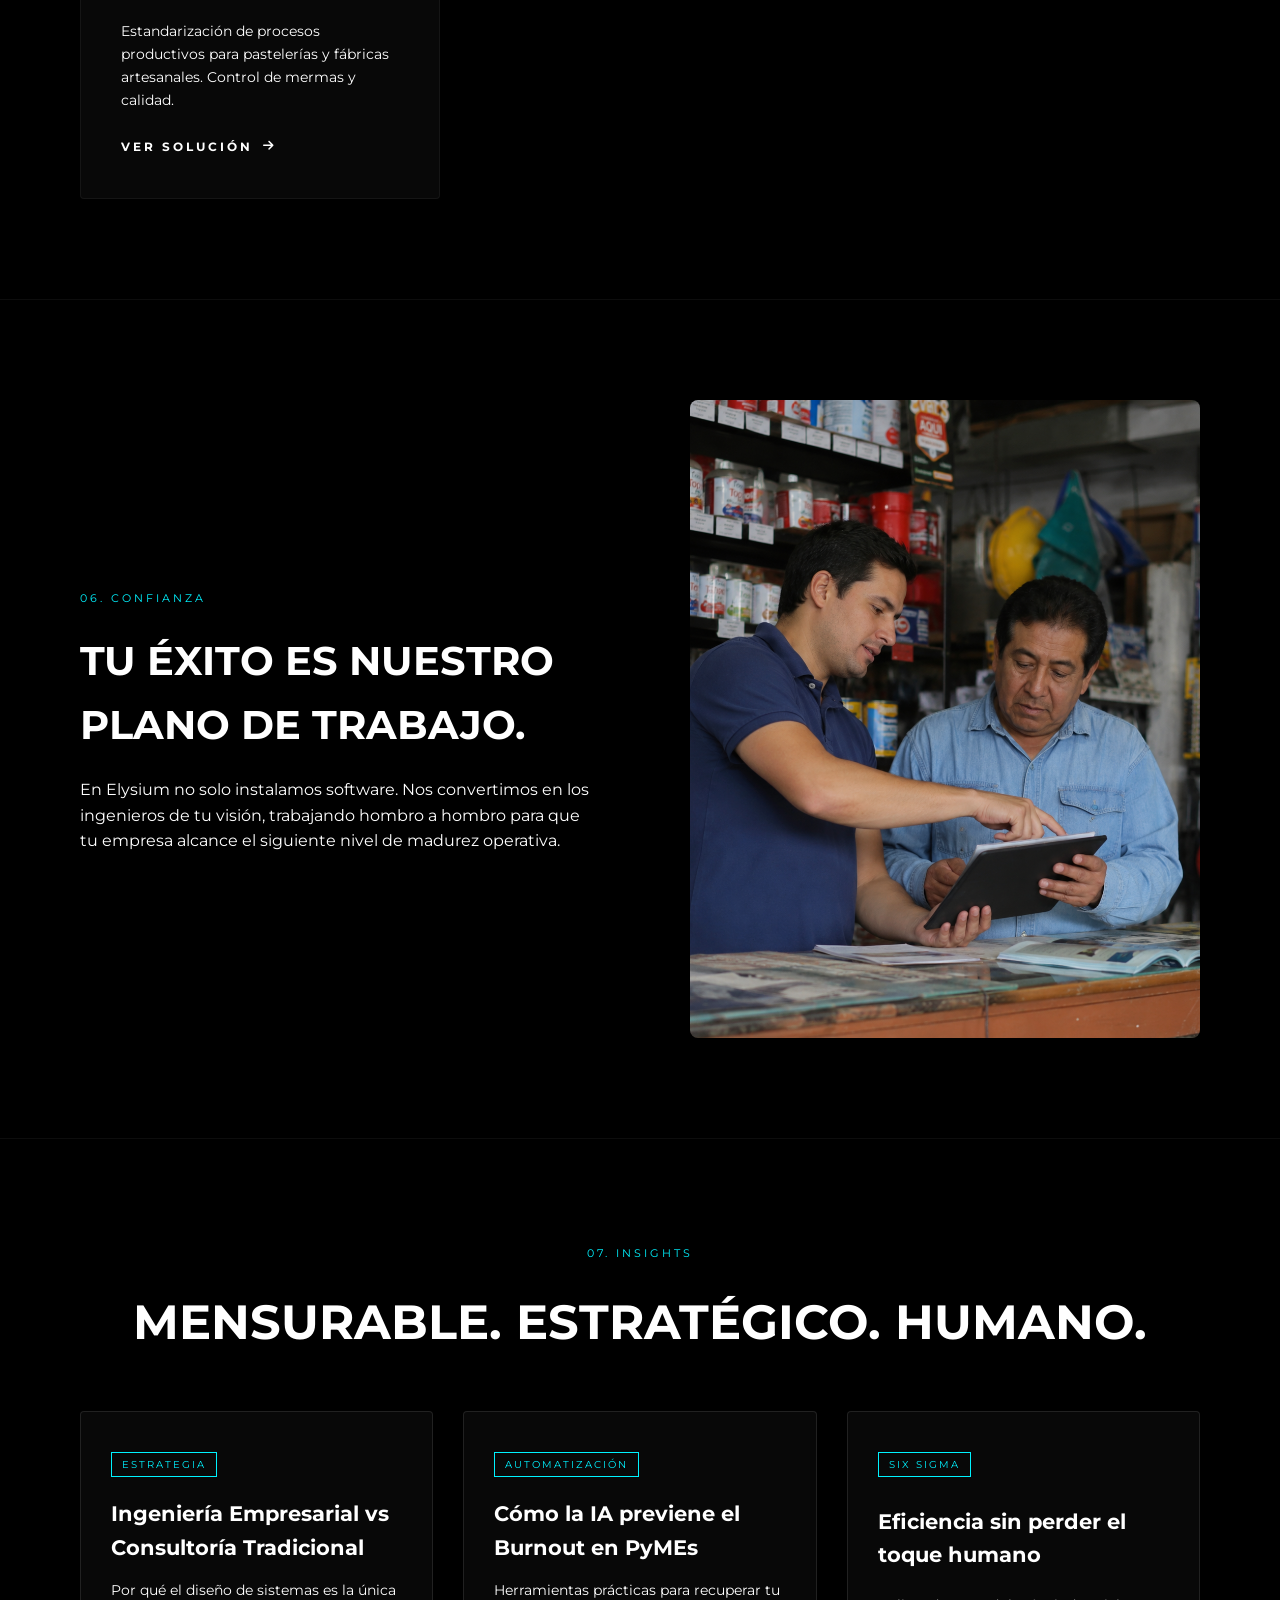
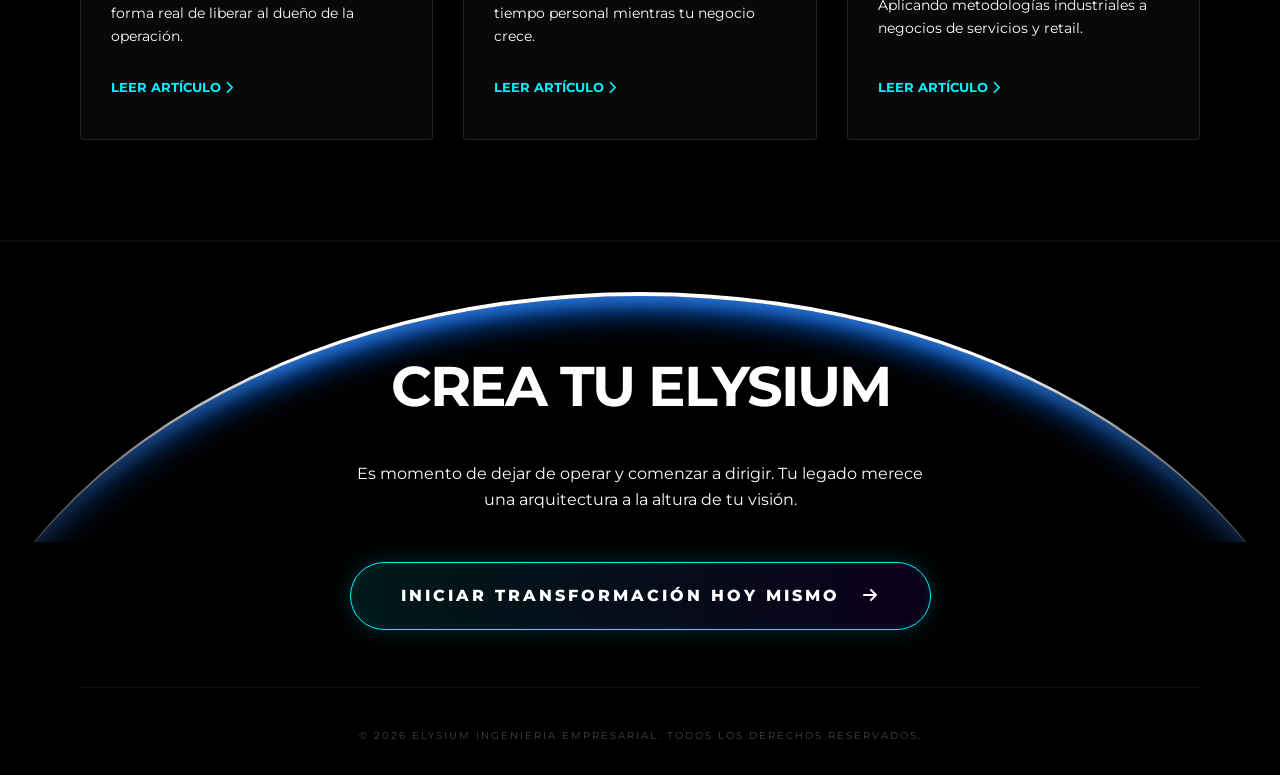
==== commit 188ecd43: "Initial commit: Professional architecture" ====
--- a/index.html
+++ b/index.html
@@ -4,260 +4,578 @@
 <head>
     <meta charset="UTF-8">
     <meta name="viewport" content="width=device-width, initial-scale=1.0">
+    <!-- Google tag (gtag.js) -->
+    <script async src="https://www.googletagmanager.com/gtag/js?id=G-9HFS8LW5CP"></script>
+    <script>
+        window.dataLayer = window.dataLayer || [];
+        function gtag() { dataLayer.push(arguments); }
+        gtag('js', new Date());
+
+        gtag('config', 'G-9HFS8LW5CP');
+    </script>
     <title>Elysium | Consultoría y soluciones empresariales</title>
     <link rel="icon" type="image/png" href="assets/logo/Logo%20circulo%20Elysium.png">
-    <meta name="description" content="Ingeniería empresarial para liderar con excelencia y sistemas autónomos.">
+    <meta name="description"
+        content="Ingeniería empresarial, consultoría y soluciones de software para liderar con excelencia. Especialistas en sistematización y automatización de procesos empresariales.">
+    <meta name="keywords"
+        content="Ingeniería empresarial, consultoría empresarial, soluciones empresariales, automatización de procesos, sistematización de negocios, Six Sigma, software personalizado">
+
+    <!-- Open Graph / Facebook -->
+    <meta property="og:type" content="website">
+    <meta property="og:url" content="https://elysium.com.mx/">
+    <meta property="og:title" content="Elysium | Consultoría y soluciones empresariales">
+    <meta property="og:description"
+        content="Transformamos negocios en sistemas autónomos de alta eficiencia a través de ingeniería empresarial y automatización.">
+    <meta property="og:image" content="assets/logo/Logo 3.0 sin fondo/5.png">
+
+    <!-- Twitter -->
+    <meta property="twitter:card" content="summary_large_image">
+    <meta property="twitter:url" content="https://elysium.com.mx/">
+    <meta property="twitter:title" content="Elysium | Consultoría y soluciones empresariales">
+    <meta property="twitter:description" content="Transformamos negocios en sistemas autónomos de alta eficiencia.">
+    <meta property="twitter:image" content="assets/logo/Logo 3.0 sin fondo/5.png">
+
     <link rel="stylesheet" href="style.css?v=1.1">
     <link rel="stylesheet" href="https://cdnjs.cloudflare.com/ajax/libs/font-awesome/6.4.0/css/all.min.css">
     <link href="https://fonts.googleapis.com/css2?family=Inter:wght@300;400;700;900&display=swap" rel="stylesheet">
+
+    <!-- JSON-LD Schema Markup -->
+    <script type="application/ld+json">
+    {
+      "@context": "https://schema.org",
+      "@type": "ProfessionalService",
+      "name": "Elysium Ingeniería Empresarial",
+      "image": "assets/logo/Logo 3.0 sin fondo/5.png",
+      "@id": "https://elysium.com.mx/",
+      "url": "https://elysium.com.mx/",
+      "telephone": "",
+      "address": {
+        "@type": "PostalAddress",
+        "streetAddress": "",
+        "addressLocality": "Ciudad de México",
+        "postalCode": "",
+        "addressCountry": "MX"
+      },
+      "geo": {
+        "@type": "GeoCoordinates",
+        "latitude": 19.4326,
+        "longitude": -99.1332
+      },
+      "openingHoursSpecification": {
+        "@type": "OpeningHoursSpecification",
+        "dayOfWeek": [
+          "Monday",
+          "Tuesday",
+          "Wednesday",
+          "Thursday",
+          "Friday"
+        ],
+        "opens": "09:00",
+        "closes": "18:00"
+      },
+      "sameAs": [
+        "https://www.linkedin.com/company/elysium-ingenieria"
+      ],
+      "description": "Consultoría y soluciones empresariales mediante ingeniería y automatización de procesos.",
+      "serviceType": [
+        "Consultoría Empresarial",
+        "Sistematización de Procesos",
+        "Automatización de Software",
+        "Optimización Six Sigma"
+      ]
+    }
+    </script>
 </head>
 
 <body>
     <!-- Temporary Version Bubble -->
     <div class="version-bubble">v1.3</div>
 
-    <nav id="main-nav">
-        <div class="container">
-            <div class="logo-nav">
-                <img src="assets/logo/Logo 3.0 sin fondo/5.png" alt="Elysium Logo">
-            </div>
-            <ul class="nav-links">
-                <li><a href="#filosofia">¿Qué hacemos?</a></li>
-                <li><a href="#metodologia">¿Esto es para ti?</a></li>
-                <li><a href="#pilares">Nuestro sistema</a></li>
-                <li><a href="#soluciones">Soluciones Empresariales</a></li>
-                <li><a href="#contacto" class="btn btn-gold"
-                        style="padding: 10px 25px; border-radius: 0; font-size: 0.7rem; border: 1px solid var(--primary-gold);">Contacto</a>
-                </li>
-            </ul>
-            <div class="hamburger" id="hamburger">
-                <span></span>
-                <span></span>
-                <span></span>
-            </div>
-        </div>
-    </nav>
-
-    <!-- Hero Section V3 (Reactive 3D) -->
-    <section id="hero-v3">
-        <div class="sphere-v3" id="interactive-sphere"></div>
-        <div class="hero-v3-content">
-            <div class="hero-v3-text" id="interactive-text">
-                <span class="text-outline">INGENIERÍA</span>
-                <span class="text-filled">EMPRESARIAL</span>
-                <span class="text-outline">ELYSIUM</span>
-            </div>
-        </div>
-        <div class="hero-v3-sub">
-            <span class="gold-gradient"
-                style="font-weight: 800; letter-spacing: 2px; text-transform: uppercase;">Intelligent Systems</span><br>
-            Transformamos negocios en<br>
-            sistemas diseñados para funcionar con<br>
-            excelencia y autonomía.
+    <header>
+        <nav id="main-nav">
+            <div class="container">
+                <div class="logo-nav">
+                    <img src="assets/logo/Logo 3.0 sin fondo/5.png" alt="Logo de Elysium Ingeniería Empresarial">
+                </div>
+                <ul class="nav-links">
+                    <li><a href="#filosofia">¿Qué hacemos?</a></li>
+                    <li><a href="#metodologia">¿Esto es para ti?</a></li>
+                    <li><a href="#pilares">Nuestro sistema</a></li>
+                    <li><a href="#soluciones">Soluciones Empresariales</a></li>
+                    <li><a href="#contacto" class="btn btn-gold"
+                            style="padding: 10px 25px; border-radius: 0; font-size: 0.7rem; border: 1px solid var(--primary-gold);">Contacto</a>
+                    </li>
+                </ul>
+                <div class="hamburger" id="hamburger">
+                    <span></span>
+                    <span></span>
+                    <span></span>
+                </div>
+            </div>
+        </nav>
+    </header>
+
+    <main>
+
+        <!-- Hero Section V3 (Reactive 3D) -->
+        <section id="hero-v3">
+            <div class="sphere-v3" id="interactive-sphere"></div>
+            <div class="hero-v3-content">
+                <h1 class="hero-v3-text" id="interactive-text">
+                    <span class="text-outline">SISTEMAS DE</span>
+                    <span class="text-filled">CRECIMIENTO</span>
+                    <span class="text-outline">PARA MiPYMES</span>
+                </h1>
+            </div>
+            <div class="hero-v3-sub">
+                <span class="gold-gradient" style="font-weight: 800; letter-spacing: 2px; text-transform: uppercase;">La
+                    Ingeniería que tu Negocio Necesita</span><br>
+                Construimos la estructura para que<br>
+                tu empresa escale con orden, control<br>
+                y sin depender de ti.
+            </div>
+        </section>
+
+        <!-- Philosophy Section V4 -->
+        <section id="filosofia">
+            <div class="container philosophy-grid">
+                <div class="ring-wrap reveal">
+                    <img src="assets/philosophy_v2.png"
+                        alt="Representación visual de la filosofía de ingeniería empresarial Elysium"
+                        id="scrolling-ring">
+                </div>
+                <div class="philosophy-content reveal">
+                    <span
+                        style="color: var(--primary-blue); font-size: 0.7rem; letter-spacing: 3px; display: block; margin-bottom: 20px;">01.
+                        NUESTRA VISIÓN</span>
+                    <div class="quote-futuristic">"Tu empresa debe ser un activo que trabaje para ti, no un empleo que
+                        dependa de ti."
+                    </div>
+                    <p style="color: var(--text-muted); font-size: 0.95rem;">En Elysium entendemos que como dueño de una
+                        MiPyME, tu tiempo es tu recurso más valioso. No solo hacemos consultoría; diseñamos los procesos
+                        y
+                        sistemas que liberan tu potencial y el de tu equipo, permitiendo que el negocio crezca con
+                        autonomía y orden.</p>
+                </div>
+            </div>
+        </section>
+
+        <!-- Section 02: Pain Points (Diagnostics) -->
+        <section id="metodologia">
+            <div class="container reveal">
+                <div style="margin-bottom: 50px;">
+                    <span style="color: var(--primary-blue); font-size: 0.7rem; letter-spacing: 3px;">02. ¿ESTO ES PARA
+                        TI?</span>
+                    <h2 style="font-size: 3rem; margin-top: 20px;">¿Has estado en esta situación?</h2>
+                </div>
+
+                <div class="pain-list-v4">
+                    <div class="pain-item-v4 reveal-stagger">
+                        <span class="pain-num">// 01</span>
+                        <p>Estás ocupado todo el tiempo, pero no sabes si realmente estás creciendo</p>
+                        <div class="plasma-beam"></div>
+                    </div>
+                    <div class="pain-item-v4 reveal-stagger">
+                        <span class="pain-num">// 02</span>
+                        <p>Tu empresa funciona… pero no evoluciona</p>
+                        <div class="plasma-beam"></div>
+                    </div>
+                    <div class="pain-item-v4 reveal-stagger">
+                        <span class="pain-num">// 03</span>
+                        <p>Sientes que si no estás presente, las cosas no se hacen bien</p>
+                        <div class="plasma-beam"></div>
+                    </div>
+                    <div class="pain-item-v4 reveal-stagger">
+                        <span class="pain-num">// 04</span>
+                        <p>Tu empresa funciona, pero a costa de tu tiempo personal y salud</p>
+                        <div class="plasma-beam"></div>
+                    </div>
+                    <div class="pain-item-v4 reveal-stagger">
+                        <span class="pain-num">// 05</span>
+                        <p>No tienes datos claros para tomar decisiones; confías más en tu intuición</p>
+                        <div class="plasma-beam"></div>
+                    </div>
+                    <div class="pain-item-v4 reveal-stagger">
+                        <span class="pain-num">// 06</span>
+                        <p>Tomas decisiones más por intuición que por datos</p>
+                        <div class="plasma-beam"></div>
+                    </div>
+                    <div class="pain-item-v4 reveal-stagger">
+                        <span class="pain-num">// 07</span>
+                        <p>Eres experto en tu área pero no en marketing, tecnología o finanzas</p>
+                        <div class="plasma-beam"></div>
+                    </div>
+                </div>
+            </div>
+        </section>
+
+        <!-- Section 03: The Pillars (Sistemas) -->
+        <section id="pilares">
+            <div class="container reveal">
+                <div style="margin-bottom: 50px;">
+                    <span style="color: var(--primary-blue); font-size: 0.7rem; letter-spacing: 3px;">03. EL
+                        DISEÑO</span>
+                    <h2 style="font-size: 3rem; margin-top: 20px;">LOS NEGOCIOS EXITOSOS NO SE IMPROVISAN. SE DISEÑAN.
+                    </h2>
+                </div>
+                <div class="pilares-grid-observer">
+                    <div class="pilares-grid">
+                        <div class="glass-card pilar-card-v4 pilar-stagger">
+                            <i class="fas fa-microscope"></i>
+                            <h4>Diagnóstico</h4>
+                            <p style="font-size: 0.75rem; color: var(--text-muted);">Analizamos y entendemos tu negocio
+                                para
+                                identificar áreas de mejora.</p>
+                        </div>
+                        <div class="glass-card pilar-card-v4 pilar-stagger">
+                            <i class="fas fa-project-diagram"></i>
+                            <h4>Procesos</h4>
+                            <p style="font-size: 0.75rem; color: var(--text-muted);">Mejoramos flujos de trabajo para
+                                hacerlos eficientes.</p>
+                        </div>
+                        <div class="glass-card pilar-card-v4 pilar-stagger">
+                            <i class="fas fa-layer-group"></i>
+                            <h4>Estandarización</h4>
+                            <p style="font-size: 0.75rem; color: var(--text-muted);">Tu negocio funcionará sin depender
+                                de tu presencia física.
+                            </p>
+                        </div>
+                        <div class="glass-card pilar-card-v4 pilar-stagger">
+                            <i class="fas fa-bolt"></i>
+                            <h4>Automatización</h4>
+                            <p style="font-size: 0.75rem; color: var(--text-muted);">Tecnología aplicada para eliminar
+                                tareas repetitivas.</p>
+                        </div>
+                        <div class="glass-card pilar-card-v4 pilar-stagger">
+                            <i class="fas fa-infinity"></i>
+                            <h4>Optimización</h4>
+                            <p style="font-size: 0.75rem; color: var(--text-muted);">Mejora continua para el crecimiento
+                                rentable.</p>
+                        </div>
+                    </div>
+                </div>
+                <div style="margin-top: 40px; text-align: center;">
+                <a href="javascript:void(0)" class="btn-test-scalability reveal" onclick="openTest()">
+                    <span class="btn-glow"></span>
+                    <span class="btn-content">
+                        ¿TU EMPRESA ES ESCALABLE? <br>
+                        <small>Realiza el Diagnóstico de 2 min</small>
+                    </span>
+                    <i class="fas fa-microchip"></i>
+                </a>
+            </div>
         </div>
     </section>
 
-    <!-- Philosophy Section V4 -->
-    <section id="filosofia">
-        <div class="container philosophy-grid">
-            <div class="ring-wrap reveal">
-                <img src="assets/philosophy_v2.png" alt="Philosophy Ring" id="scrolling-ring">
-            </div>
-            <div class="philosophy-content reveal">
-                <span
-                    style="color: var(--primary-blue); font-size: 0.7rem; letter-spacing: 3px; display: block; margin-bottom: 20px;">01.
-                    LA MISIÓN</span>
-                <div class="quote-futuristic">"Diseñamos procesos, sistemas y estructuras que permiten que tu empresa
-                    funcione con orden, control y sin depender de ti."
-                </div>
-                <p style="color: var(--text-muted); font-size: 0.95rem;">No solo hacemos consultoría. Diseñamos sistemas
-                    empresariales. Nuestra misión es liberar al dueño del negocio a través de la sistematización de
-                    procesos administrativos y productivos.</p>
+    <!-- Modal del Test -->
+    <div id="test-modal" class="test-modal">
+        <div class="test-modal-content glass-card">
+            <span class="close-modal" onclick="closeTest()">&times;</span>
+            
+            <div id="test-steps">
+                <!-- Introducción -->
+                <div class="test-step active" id="step-0">
+                    <h2 class="gold-gradient">Diagnóstico de Ingeniería Empresarial</h2>
+                    <p>Descubre el nivel de madurez operativa de tu negocio y qué pasos necesitas para alcanzar la libertad total.</p>
+                    <button class="btn-cta-futuristic" onclick="nextStep(1)">Comenzar Diagnóstico</button>
+                </div>
+
+                <!-- Pregunta 1 -->
+                <div class="test-step" id="step-1">
+                    <span class="step-counter">01 / 10</span>
+                    <h3>¿Qué porcentaje de tu tiempo dedicas a tareas que otra persona podría hacer?</h3>
+                    <div class="test-options">
+                        <button onclick="saveAnswer(0, 1, 'Más del 80% (Hombre Orquesta)')">Más del 80% (Soy el "hombre orquesta")</button>
+                        <button onclick="saveAnswer(2, 1, 'Cerca del 50%')">Cerca del 50%</button>
+                        <button onclick="saveAnswer(4, 1, 'Menos del 20% (Estratégico)')">Menos del 20% (Me enfoco en estrategia)</button>
+                    </div>
+                </div>
+
+                <!-- Pregunta 2 -->
+                <div class="test-step" id="step-2">
+                    <span class="step-counter">02 / 10</span>
+                    <h3>Si hoy te ausentas 30 días del negocio sin comunicación...</h3>
+                    <div class="test-options">
+                        <button onclick="saveAnswer(0, 2, 'Colapso total')">La empresa deja de operar o colapsa</button>
+                        <button onclick="saveAnswer(2, 2, 'Funciona con errores')">Funciona pero con graves errores</button>
+                        <button onclick="saveAnswer(4, 2, 'Sigue creciendo')">Sigue creciendo y operando normalmente</button>
+                    </div>
+                </div>
+
+                <!-- Pregunta 3 -->
+                <div class="test-step" id="step-3">
+                    <span class="step-counter">03 / 10</span>
+                    <h3>¿Cuentas con manuales de procesos documentados y actualizados?</h3>
+                    <div class="test-options">
+                        <button onclick="saveAnswer(0, 3, 'Sin documentación')">No, todo depende de mi memoria</button>
+                        <button onclick="saveAnswer(2, 3, 'Documentación parcial/obsoleta')">Existen algunos pero nadie los usa</button>
+                        <button onclick="saveAnswer(4, 3, 'Documentación total')">Sí, son la base de nuestra operación diaria</button>
+                    </div>
+                </div>
+
+                <!-- Pregunta 4 -->
+                <div class="test-step" id="step-4">
+                    <span class="step-counter">04 / 10</span>
+                    <h3>¿Cómo obtienes el 80% de tus nuevos clientes?</h3>
+                    <div class="test-options">
+                        <button onclick="saveAnswer(0, 4, 'Recomendaciones (Azar)')">Recomendaciones y "boca en boca" (Azar)</button>
+                        <button onclick="saveAnswer(2, 4, 'Venta manual constante')">Esfuerzos de ventas manuales constantes</button>
+                        <button onclick="saveAnswer(4, 4, 'Sistema predecible')">Sistema de marketing y ventas predecible</button>
+                    </div>
+                </div>
+
+                <!-- Pregunta 5 -->
+                <div class="test-step" id="step-5">
+                    <span class="step-counter">05 / 10</span>
+                    <h3>¿Tu equipo tiene autoridad para decidir sin consultarte?</h3>
+                    <div class="test-options">
+                        <button onclick="saveAnswer(0, 5, 'Sin autoridad')">No, hasta lo más mínimo requiere mi firma</button>
+                        <button onclick="saveAnswer(2, 5, 'Autoridad limitada')">Solo en áreas muy específicas</button>
+                        <button onclick="saveAnswer(4, 5, 'Empoderamiento total')">Sí, están empoderados bajo procesos claros</button>
+                    </div>
+                </div>
+
+                <!-- Pregunta 6 -->
+                <div class="test-step" id="step-6">
+                    <span class="step-counter">06 / 10</span>
+                    <h3>¿Conoces tu Costo de Adquisición (CAC) y Margen Real por producto?</h3>
+                    <div class="test-options">
+                        <button onclick="saveAnswer(0, 6, 'Desconocimiento financiero')">No tengo idea de los números exactos</button>
+                        <button onclick="saveAnswer(2, 6, 'Noción aproximada')">Tengo una noción general aproximada</button>
+                        <button onclick="saveAnswer(4, 6, 'Control total de KPIs')">Lo mido y analizo semanalmente con datos</button>
+                    </div>
+                </div>
+
+                <!-- Pregunta 7 -->
+                <div class="test-step" id="step-7">
+                    <span class="step-counter">07 / 10</span>
+                    <h3>¿Tus herramientas tecnológicas (CRM, ERP, etc.) están integradas?</h3>
+                    <div class="test-options">
+                        <button onclick="saveAnswer(0, 7, 'Excels/Papel')">Usamos Excels aislados y papel</button>
+                        <button onclick="saveAnswer(2, 7, 'Software fragmentado')">Tenemos software pero no se hablan entre sí</button>
+                        <button onclick="saveAnswer(4, 7, 'Sistema integrado')">Todo fluye en un sistema centralizado</button>
+                    </div>
+                </div>
+
+                <!-- Pregunta 8 -->
+                <div class="test-step" id="step-8">
+                    <span class="step-counter">08 / 10</span>
+                    <h3>¿El equipo conoce sus indicadores clave de desempeño (KPIs)?</h3>
+                    <div class="test-options">
+                        <button onclick="saveAnswer(0, 8, 'Sin KPIs')">No, solo vienen a cumplir su horario</button>
+                        <button onclick="saveAnswer(2, 8, 'KPIs conocidos no medidos')">Los conocen pero no se mien formalmente</button>
+                        <button onclick="saveAnswer(4, 8, 'Cultura de resultados')">Sí, y sus bonos dependen de resultados</button>
+                    </div>
+                </div>
+
+                <!-- Pregunta 9 -->
+                <div class="test-step" id="step-9">
+                    <span class="step-counter">09 / 10</span>
+                    <h3>¿Puedes duplicar tu cantidad de clientes hoy sin colapsar?</h3>
+                    <div class="test-options">
+                        <button onclick="saveAnswer(0, 9, 'Al límite/Sin capacidad')">Imposible, ya estamos al límite</button>
+                        <button onclick="saveAnswer(2, 9, 'Caos en crecimiento')">Podría, pero con mucho caos y estrés</button>
+                        <button onclick="saveAnswer(4, 9, 'Estructura escalable')">Sí, nuestra estructura está lista para escalar</button>
+                    </div>
+                </div>
+
+                <!-- Pregunta 10 -->
+                <div class="test-step" id="step-10">
+                    <span class="step-counter">10 / 10</span>
+                    <h3>¿Tu empresa es un activo vendible o depende de tu marca personal?</h3>
+                    <div class="test-options">
+                        <button onclick="saveAnswer(0, 10, 'Auto-empleo')">Si yo me voy, el valor de la empresa es cero</button>
+                        <button onclick="saveAnswer(2, 10, 'Dependencia parcial')">Tiene valor pero yo soy la cara principal</button>
+                        <button onclick="saveAnswer(4, 10, 'Activo escalable/vendible')">Es un sistema que funciona solo, listo para venderse</button>
+                    </div>
+                </div>
+
+                <!-- Captación de Datos -->
+                <div class="test-step" id="step-11">
+                    <h2 class="gold-gradient">Diagnóstico de Ingeniería Finalizado</h2>
+                    <p>Estamos calculando tu <strong>Índice de Escalabilidad</strong>. Introduce tus datos para enviarte el reporte completo y tus siguientes 3 pasos estratégicos.</p>
+                    <form id="lead-form" onsubmit="finishTest(event)">
+                        <input type="text" placeholder="Tu nombre y apellido" required maxlength="50" pattern="^[a-zA-ZáéíóúÁÉÍÓÚñÑ\s]+$" title="Solo se permiten letras y espacios">
+                        <input type="email" placeholder="Email corporativo (donde recibirás el reporte)" required maxlength="50">
+                        <button type="submit" class="btn-cta-futuristic">Ver mi Puntaje Ahora</button>
+                    </form>
+                </div>
+
+                <!-- Resultado Final -->
+                <div class="test-step" id="step-12">
+                    <div class="result-circle" id="result-score">0%</div>
+                    <h3 id="result-title">Nivel: Operativo</h3>
+                    <p id="result-desc" style="font-size: 1.1rem; margin-bottom: 30px;">Cargando diagnóstico...</p>
+                    <a href="https://wa.me/522203215455" id="whatsapp-btn" class="btn-cta-futuristic" target="_blank" style="text-decoration: none; display: inline-block;">
+                        PROGRAMA TU CONSULTORÍA GRATIS <i class="fab fa-whatsapp"></i>
+                    </a>
+                </div>
+            </div>
+
+            <div class="progress-bar-container">
+                <div class="progress-bar" id="test-progress"></div>
             </div>
         </div>
-    </section>
-
-    <!-- Section 02: Pain Points (Diagnostics) -->
-    <section id="metodologia">
-        <div class="container reveal">
-            <div style="margin-bottom: 50px;">
-                <span style="color: var(--primary-blue); font-size: 0.7rem; letter-spacing: 3px;">02. ¿ESTO ES PARA
-                    TI?</span>
-                <h2 style="font-size: 3rem; margin-top: 20px;">¿Has estado en esta situación?</h2>
-            </div>
-
-            <div class="pain-list-v4">
-                <div class="pain-item-v4 reveal-stagger">
-                    <span class="pain-num">// 01</span>
-                    <p>Estás ocupado todo el tiempo, pero no sabes si realmente estás creciendo</p>
-                    <div class="plasma-beam"></div>
-                </div>
-                <div class="pain-item-v4 reveal-stagger">
-                    <span class="pain-num">// 02</span>
-                    <p>Tu empresa funciona… pero no evoluciona</p>
-                    <div class="plasma-beam"></div>
-                </div>
-                <div class="pain-item-v4 reveal-stagger">
-                    <span class="pain-num">// 03</span>
-                    <p>Estás atrapado en la operación y no en el crecimiento</p>
-                    <div class="plasma-beam"></div>
-                </div>
-                <div class="pain-item-v4 reveal-stagger">
-                    <span class="pain-num">// 04</span>
-                    <p>Sientes que todo depende de estar encima de todo</p>
-                    <div class="plasma-beam"></div>
-                </div>
-                <div class="pain-item-v4 reveal-stagger">
-                    <span class="pain-num">// 05</span>
-                    <p>Tu empresa no está diseñada… está sostenida por ti</p>
-                    <div class="plasma-beam"></div>
-                </div>
-                <div class="pain-item-v4 reveal-stagger">
-                    <span class="pain-num">// 06</span>
-                    <p>Tomas decisiones más por intuición que por datos</p>
-                    <div class="plasma-beam"></div>
-                </div>
-                <div class="pain-item-v4 reveal-stagger">
-                    <span class="pain-num">// 07</span>
-                    <p>Eres experto en tu área pero no en marketing, tecnología o finanzas</p>
-                    <div class="plasma-beam"></div>
-                </div>
-            </div>
-        </div>
-    </section>
-
-    <!-- Section 03: The Pillars (Sistemas) -->
-    <section id="pilares">
-        <div class="container reveal">
-            <div style="margin-bottom: 50px;">
-                <span style="color: var(--primary-blue); font-size: 0.7rem; letter-spacing: 3px;">03. EL DISEÑO</span>
-                <h2 style="font-size: 3rem; margin-top: 20px;">LOS NEGOCIOS EXITOSOS NO SE IMPROVISAN. SE DISEÑAN.</h2>
-            </div>
-            <div class="pilares-grid-observer">
-                <div class="pilares-grid">
-                    <div class="glass-card pilar-card-v4 pilar-stagger">
-                        <i class="fas fa-microscope"></i>
-                        <h4>Diagnóstico</h4>
-                        <p style="font-size: 0.75rem; color: var(--text-muted);">Analizamos y entendemos tu negocio para
-                            identificar áreas de mejora. Al mismo tiempo que te entendemos a ti y tus necesidades.</p>
-                    </div>
-                    <div class="glass-card pilar-card-v4 pilar-stagger">
-                        <i class="fas fa-project-diagram"></i>
-                        <h4>Procesos</h4>
-                        <p style="font-size: 0.75rem; color: var(--text-muted);">Mejoramos flujos de trabajo para
-                            hacerlos eficientes y alineados a tus metas.</p>
-                    </div>
-                    <div class="glass-card pilar-card-v4 pilar-stagger">
-                        <i class="fas fa-layer-group"></i>
-                        <h4>Estandarización</h4>
-                        <p style="font-size: 0.75rem; color: var(--text-muted);">Te ayudamos a estandarizar tus procesos
-                            para que tu negocio funcione sin ti y así, te puedas enfocar en lo que realmente importa.
-                        </p>
-                    </div>
-                    <div class="glass-card pilar-card-v4 pilar-stagger">
-                        <i class="fas fa-bolt"></i>
-                        <h4>Automatización</h4>
-                        <p style="font-size: 0.75rem; color: var(--text-muted);">Tecnología aplicada para eliminar
-                            tareas repetitivas. Ahorra tiempo y recursos usando lo último en tecnología sin incrementar
-                            costos.</p>
-                    </div>
-                    <div class="glass-card pilar-card-v4 pilar-stagger">
-                        <i class="fas fa-infinity"></i>
-                        <h4>Optimización</h4>
-                        <p style="font-size: 0.75rem; color: var(--text-muted);">Mejora continua que haga que tu negocio
-                            siempre crezca.</p>
-                    </div>
-                </div>
-            </div>
-        </div>
-    </section>
-
-    <!-- Soluciones Empresariales -->
-    <section id="soluciones">
-        <div class="container reveal">
-            <div style="margin-bottom: 60px;">
-                <span
-                    style="color: var(--primary-blue); font-size: 0.7rem; letter-spacing: 3px; font-weight: 800;">SOLUCIONES
-                    EMPRESARIALES</span>
-            </div>
-
-            <div class="soluciones-carousel-container">
-                <div class="soluciones-carousel-track">
-                    <!-- Set 1 -->
-                    <div class="glass-card soluciones-card">
-                        <h3 class="soluciones-title">Control de personal de cuidado (Software)</h3>
-                    </div>
-                    <div class="glass-card soluciones-card">
-                        <h3 class="soluciones-title">Gestión de clínica dental (Software)</h3>
-                    </div>
-                    <div class="glass-card soluciones-card">
-                        <h3 class="soluciones-title">Control productivo de Pastelería (Software)</h3>
-                    </div>
-                    <div class="glass-card soluciones-card">
-                        <h3 class="soluciones-title">Administración de tienda de ropa (Software)</h3>
-                    </div>
-                    <div class="glass-card soluciones-card">
-                        <h3 class="soluciones-title">Control de inventarios (Software)</h3>
-                    </div>
-                    <div class="glass-card soluciones-card">
-                        <h3 class="soluciones-title">Administración de procesos de reclutamiento</h3>
-                    </div>
-                    <div class="glass-card soluciones-card">
-                        <h3 class="soluciones-title">Gestión de áreas de juego para niños (Software)</h3>
-                    </div>
-                    <div class="glass-card soluciones-card">
-                        <h3 class="soluciones-title">Proyectos personalizados a tu medida</h3>
-                    </div>
-                    <div class="glass-card soluciones-card">
-                        <h3 class="soluciones-title">Páginas web orientadas a conversión</h3>
-                    </div>
-                    <div class="glass-card soluciones-card">
-                        <h3 class="soluciones-title">Consultoría empresarial</h3>
-                    </div>
-                    <div class="glass-card soluciones-card">
-                        <h3 class="soluciones-title">Solución de problemas six sigma</h3>
-                    </div>
-
-                    <!-- Set 2 (Duplicated for infinite scroll) -->
-                    <div class="glass-card soluciones-card">
-                        <h3 class="soluciones-title">Control de personal de cuidado (Software)</h3>
-                    </div>
-                    <div class="glass-card soluciones-card">
-                        <h3 class="soluciones-title">Gestión de clínica dental (Software)</h3>
-                    </div>
-                    <div class="glass-card soluciones-card">
-                        <h3 class="soluciones-title">Control productivo de Pastelería (Software)</h3>
-                    </div>
-                    <div class="glass-card soluciones-card">
-                        <h3 class="soluciones-title">Administración de tienda de ropa (Software)</h3>
-                    </div>
-                    <div class="glass-card soluciones-card">
-                        <h3 class="soluciones-title">Control de inventarios (Software)</h3>
-                    </div>
-                    <div class="glass-card soluciones-card">
-                        <h3 class="soluciones-title">Administración de procesos de reclutamiento (Software)</h3>
-                    </div>
-                    <div class="glass-card soluciones-card">
-                        <h3 class="soluciones-title">Gestión de áreas de juego para niños (Software)</h3>
-                    </div>
-                    <div class="glass-card soluciones-card">
-                        <h3 class="soluciones-title">Proyectos personalizados a tu medida</h3>
-                    </div>
-                    <div class="glass-card soluciones-card">
-                        <h3 class="soluciones-title">Páginas web orientadas a conversión</h3>
-                    </div>
-                    <div class="glass-card soluciones-card">
-                        <h3 class="soluciones-title">Consultoría empresarial</h3>
-                    </div>
-                    <div class="glass-card soluciones-card">
-                        <h3 class="soluciones-title">Solución de problemas six sigma</h3>
-                    </div>
-                </div>
-            </div>
-        </div>
-    </section>
-
-    <!-- Footer V4 -->
+    </div>
+
+        <!-- Section 04: The Method (El Camino Elysium) -->
+        <section id="metodo-elysium">
+            <div class="container reveal">
+                <div style="margin-bottom: 50px; text-align: center;">
+                    <span style="color: var(--primary-blue); font-size: 0.7rem; letter-spacing: 3px;">04. EL CAMINO
+                        ELYSIUM</span>
+                    <h2 style="font-size: 3rem; margin-top: 20px;">METODOLOGÍA DE TRANSFORMACIÓN</h2>
+                </div>
+                <div class="metodo-grid">
+                    <div class="metodo-step reveal">
+                        <div class="step-num">01</div>
+                        <h3>Auditoría y Diagnóstico</h3>
+                        <p>Analizamos tus procesos actuales para identificar cuellos de botella y oportunidades de
+                            optimización real.</p>
+                    </div>
+                    <div class="metodo-step reveal">
+                        <div class="step-num">02</div>
+                        <h3>Diseño del Plano</h3>
+                        <p>Creamos el diseño del sistema que tu negocio necesita: desde flujos de trabajo hasta
+                            herramientas de software.</p>
+                    </div>
+                    <div class="metodo-step reveal">
+                        <div class="step-num">03</div>
+                        <h3>Implementación Guiada</h3>
+                        <p>No te dejamos solo. Te acompañamos en la puesta en marcha de los nuevos sistemas y
+                            capacitación del equipo.</p>
+                    </div>
+                    <div class="metodo-step reveal">
+                        <div class="step-num">04</div>
+                        <h3>Escalabilidad</h3>
+                        <p>Aseguramos que tu sistema sea flexible para que el crecimiento no se traduzca en caos, sino
+                            en rentabilidad.</p>
+                    </div>
+                </div>
+            </div>
+        </section>
+
+        <!-- Bento Grid de Soluciones -->
+        <section id="soluciones">
+            <div class="container reveal">
+                <div style="margin-bottom: 60px;">
+                    <span
+                        style="color: var(--primary-blue); font-size: 0.7rem; letter-spacing: 3px; font-weight: 800;">05.
+                        SOLUCIONES VERTICALES</span>
+                    <h2 style="font-size: 3rem; margin-top: 20px;">DISEÑO A LA MEDIDA DE TU SECTOR</h2>
+                </div>
+
+                <div class="bento-grid">
+                    <!-- Salud (Large) -->
+                    <div class="bento-item bento-large glass-card reveal">
+                        <div class="bento-bg-text">SALUD</div>
+                        <div class="bento-content">
+                            <div class="bento-icon"><i class="fas fa-stethoscope"></i></div>
+                            <h3>Gestión de Salud y Clínicas</h3>
+                            <p>Sistemas integrales para clínicas dentales y centros médicos. Automatización de citas, expedientes digitales y control financiero.</p>
+                            <span class="bento-metric">+30% Eficiencia Operativa</span>
+                            <a href="soluciones/salud.html" class="bento-link">Explorar Vertical <i class="fas fa-arrow-right"></i></a>
+                        </div>
+                    </div>
+
+                    <!-- Retail (Medium) -->
+                    <div class="bento-item bento-medium glass-card reveal">
+                        <div class="bento-bg-text">RETAIL</div>
+                        <div class="bento-content">
+                            <div class="bento-icon"><i class="fas fa-shopping-bag"></i></div>
+                            <h3>Retail y Tiendas de Moda</h3>
+                            <p>Control de inventarios inteligentes y administración de puntos de venta orientados a la escalabilidad.</p>
+                            <a href="soluciones/retail.html" class="bento-link">Ver Solución <i class="fas fa-arrow-right"></i></a>
+                        </div>
+                    </div>
+
+                    <!-- Producción (Medium) -->
+                    <div class="bento-item bento-medium glass-card reveal">
+                        <div class="bento-bg-text">PRODUCCIÓN</div>
+                        <div class="bento-content">
+                            <div class="bento-icon"><i class="fas fa-industry"></i></div>
+                            <h3>Producción y Alimentos</h3>
+                            <p>Estandarización de procesos productivos para pastelerías y fábricas artesanales. Control de mermas y calidad.</p>
+                            <a href="soluciones/produccion.html" class="bento-link">Ver Solución <i class="fas fa-arrow-right"></i></a>
+                        </div>
+                    </div>
+
+                    <!-- Consultoría (Small) -->
+                    <div class="bento-item bento-small glass-card reveal">
+                        <div class="bento-bg-text">STRAT</div>
+                        <div class="bento-content">
+                            <h3>Consultoría Estratégica</h3>
+                            <p>Optimización basada en Six Sigma.</p>
+                        </div>
+                    </div>
+
+                    <!-- Web (Small) -->
+                    <div class="bento-item bento-small glass-card reveal">
+                        <div class="bento-bg-text">DIGITAL</div>
+                        <div class="bento-content">
+                            <h3>Web de Conversión</h3>
+                            <p>Presencia digital con propósito.</p>
+                        </div>
+                    </div>
+                </div>
+            </div>
+        </section>
+
+        <!-- Human Section: Collaboration -->
+        <section id="human-collaboration">
+            <div class="container philosophy-grid">
+                <div class="philosophy-content reveal">
+                    <span style="color: var(--primary-blue); font-size: 0.7rem; letter-spacing: 3px;">06.
+                        CONFIANZA</span>
+                    <h2 style="font-size: 2.5rem; margin-top: 20px;">Tu éxito es nuestro plano de trabajo.</h2>
+                    <p style="color: var(--text-muted); margin-top: 20px;">En Elysium no solo instalamos software. Nos
+                        convertimos en los ingenieros de tu visión, trabajando hombro a hombro para que tu empresa
+                        alcance el siguiente nivel de madurez operativa.</p>
+                </div>
+                <div class="human-image-carousel reveal">
+                    <div class="carousel-track-human" id="human-reel">
+                        <img src="assets/consultoría 1.png" alt="Consultoría estratégica 1" class="active">
+                        <img src="assets/consultoría 2.png" alt="Consultoría estratégica 2">
+                        <img src="assets/consultoría 3.png" alt="Consultoría estratégica 3">
+                        <img src="assets/consultoria 4.png" alt="Consultoría estratégica 4">
+                    </div>
+                </div>
+            </div>
+        </section>
+
+        <!-- Insights Section -->
+        <section id="insights">
+            <div class="container reveal">
+                <div style="margin-bottom: 50px; text-align: center;">
+                    <span style="color: var(--primary-blue); font-size: 0.7rem; letter-spacing: 3px;">07.
+                        INSIGHTS</span>
+                    <h2 style="font-size: 3rem; margin-top: 20px;">MENSURABLE. ESTRATÉGICO. HUMANO.</h2>
+                </div>
+                <div class="insights-grid">
+                    <div class="glass-card insight-card reveal">
+                        <div class="insight-tag">ESTRATEGIA</div>
+                        <h3>Ingeniería Empresarial vs Consultoría Tradicional</h3>
+                        <p>Por qué el diseño de sistemas es la única forma real de liberar al dueño de la operación.</p>
+                        <a href="insights/ingenieria-vs-consultoria.html">Leer Artículo <i class="fas fa-chevron-right"></i></a>
+                    </div>
+                    <div class="glass-card insight-card reveal">
+                        <div class="insight-tag">AUTOMATIZACIÓN</div>
+                        <h3>Cómo la IA previene el Burnout en PyMEs</h3>
+                        <p>Herramientas prácticas para recuperar tu tiempo personal mientras tu negocio crece.</p>
+                        <a href="insights/ia-burnout-pymes.html">Leer Artículo <i class="fas fa-chevron-right"></i></a>
+                    </div>
+                    <div class="glass-card insight-card reveal">
+                        <div class="insight-tag">SIX SIGMA</div>
+                        <h3>Eficiencia sin perder el toque humano</h3>
+                        <p>Aplicando metodologías industriales a negocios de servicios y retail.</p>
+                        <a href="insights/eficiencia-toque-humano.html">Leer Artículo <i class="fas fa-chevron-right"></i></a>
+                    </div>
+                </div>
+            </div>
+        </section>
+
+    </main>
+
     <footer
         style="padding: 100px 0 30px 0; background: #000; border-top: 1px solid rgba(255,255,255,0.05); text-align: center; position: relative;">
         <div class="footer-arc-wrapper">
@@ -268,8 +586,8 @@
                 Elysium</h2>
             <p style="color: var(--text-muted); margin-bottom: 50px; max-width: 600px; margin-inline: auto;">Es momento
                 de dejar de operar y comenzar a dirigir. Tu legado merece una arquitectura a la altura de tu visión.</p>
-            <a href="#contacto" class="btn-cta-futuristic brand-font">
-                Iniciar Transformación <i class="fas fa-arrow-right"></i>
+            <a href="https://wa.me/522203215455?text=Hola,%20quiero%20programar%20mi%20primera%20consultor%C3%ADa%20gratis" target="_blank" class="btn-cta-futuristic brand-font" style="text-decoration: none; display: inline-block;">
+                Iniciar Transformación HOY mismo <i class="fas fa-arrow-right"></i>
             </a>
             <div style="margin-top: 50px; border-top: 1px solid rgba(255,255,255,0.05); padding-top: 40px;">
                 <p style="font-size: 0.65rem; color: #444; letter-spacing: 2px;">© 2026 ELYSIUM INGENIERÍA EMPRESARIAL.
--- a/style.css
+++ b/style.css
@@ -19,13 +19,20 @@
     box-sizing: border-box;
 }
 
+html, body {
+    width: 100%;
+    margin: 0;
+    padding: 0;
+    overflow-x: hidden !important;
+    position: relative;
+    -webkit-font-smoothing: antialiased;
+}
+
 body {
     background-color: var(--dark-bg);
     font-family: 'Montserrat', sans-serif !important;
     color: #fff;
     line-height: 1.6;
-    overflow-x: hidden;
-    -webkit-font-smoothing: antialiased;
 }
 
 h1,
@@ -609,6 +616,13 @@
     opacity: 1;
 }
 
+.soluciones-content {
+    display: flex;
+    flex-direction: column;
+    gap: 10px;
+    z-index: 2;
+}
+
 .soluciones-title {
     font-size: 1.1rem;
     font-weight: 800;
@@ -617,16 +631,27 @@
     text-shadow: 0 2px 10px rgba(0, 0, 0, 0.5);
     margin: 0;
     position: relative;
-    z-index: 2;
     transition: all 0.3s ease;
     backface-visibility: hidden;
     -webkit-backface-visibility: hidden;
+}
+
+.soluciones-desc {
+    font-size: 0.75rem;
+    color: var(--text-muted);
+    font-weight: 400;
+    line-height: 1.4;
+    margin: 0;
 }
 
 .soluciones-card:hover .soluciones-title {
     color: var(--primary-blue);
     text-shadow: 0 0 15px rgba(0, 242, 255, 0.6);
     transform: scale(1.05);
+}
+
+.soluciones-card:hover .soluciones-desc {
+    color: #fff;
 }
 
 @keyframes border-flow {
@@ -792,6 +817,519 @@
             rgba(0, 0, 0, 1) 25%,
             rgba(0, 0, 0, 1) 75%,
             transparent 100%);
+}
+
+/* Metodo Elysium Section */
+#metodo-elysium {
+    padding: 100px 0;
+    background: linear-gradient(180deg, var(--dark-bg) 0%, rgba(0, 242, 255, 0.02) 100%);
+}
+
+.metodo-grid {
+    display: grid;
+    grid-template-columns: repeat(auto-fit, minmax(250px, 1fr));
+    gap: 30px;
+    margin-top: 50px;
+}
+
+.metodo-step {
+    background: var(--glass-bg);
+    border: 1px solid var(--glass-border);
+    padding: 40px 30px;
+    border-radius: 4px;
+    position: relative;
+    transition: var(--transition-smooth);
+}
+
+.metodo-step:hover {
+    border-color: var(--primary-blue);
+    transform: translateY(-10px);
+    box-shadow: var(--glow-cian);
+}
+
+.step-num {
+    font-size: 3rem;
+    font-weight: 900;
+    color: transparent;
+    -webkit-text-stroke: 1px rgba(0, 242, 255, 0.3);
+    position: absolute;
+    top: 20px;
+    right: 20px;
+    font-family: 'Montserrat', sans-serif !important;
+}
+
+.metodo-step h3 {
+    font-size: 1.2rem;
+    color: var(--primary-blue);
+    margin-bottom: 20px;
+    letter-spacing: 1px;
+}
+
+.metodo-step p {
+    font-size: 0.9rem;
+    color: var(--text-muted);
+    line-height: 1.6;
+}
+
+/* Responsive adjustments for Metodo */
+@media (max-width: 768px) {
+    .metodo-grid {
+        grid-template-columns: 1fr;
+    }
+    
+    .metodo-step {
+        padding: 30px;
+    }
+}
+
+/* Bento Grid */
+.bento-grid {
+    display: grid;
+    grid-template-columns: repeat(3, 1fr);
+    grid-auto-rows: 250px;
+    gap: 20px;
+}
+
+.bento-item {
+    position: relative;
+    overflow: hidden;
+    padding: 40px;
+    display: flex;
+    flex-direction: column;
+    justify-content: flex-end;
+    background: rgba(255, 255, 255, 0.03);
+    backdrop-filter: blur(10px);
+    border: 1px solid rgba(255, 255, 255, 0.05);
+    transition: all 0.5s cubic-bezier(0.4, 0, 0.2, 1);
+}
+
+.bento-bg-text {
+    position: absolute;
+    top: -20px;
+    right: -20px;
+    font-size: 8rem;
+    font-weight: 900;
+    color: transparent;
+    -webkit-text-stroke: 1px rgba(0, 242, 255, 0.05);
+    z-index: 0;
+    pointer-events: none;
+    line-height: 1;
+    transition: var(--transition-smooth);
+}
+
+.bento-item:hover .bento-bg-text {
+    -webkit-text-stroke: 1px rgba(0, 242, 255, 0.15);
+    transform: scale(1.1) rotate(-5deg);
+}
+
+.bento-content {
+    position: relative;
+    z-index: 2;
+}
+
+.bento-icon {
+    font-size: 2.5rem;
+    color: var(--primary-blue);
+    margin-bottom: 20px;
+    filter: drop-shadow(0 0 10px rgba(0, 242, 255, 0.3));
+}
+
+.bento-item:hover {
+    border-color: var(--primary-blue);
+    transform: translateY(-5px);
+    box-shadow: 0 10px 40px rgba(0, 242, 255, 0.1);
+}
+
+.bento-large {
+    grid-column: span 2;
+    grid-row: span 2;
+}
+
+.bento-medium {
+    grid-column: span 1;
+    grid-row: span 2;
+}
+
+.bento-small {
+    grid-column: span 1;
+    grid-row: span 1;
+}
+
+.bento-content h3 {
+    font-size: 1.5rem;
+    margin-bottom: 15px;
+    color: #fff;
+    font-family: 'Montserrat', sans-serif !important;
+}
+
+.bento-content p {
+    font-size: 0.9rem;
+    color: var(--text-muted);
+    margin-bottom: 20px;
+    line-height: 1.6;
+}
+
+.bento-metric {
+    display: block;
+    font-size: 1.1rem;
+    font-weight: 800;
+    color: var(--primary-blue);
+    margin-bottom: 25px;
+    font-family: 'Montserrat', sans-serif !important;
+}
+
+.bento-link {
+    font-size: 0.75rem;
+    color: #fff;
+    text-decoration: none;
+    text-transform: uppercase;
+    letter-spacing: 3px;
+    font-weight: 700;
+    transition: var(--transition-smooth);
+    display: inline-flex;
+    align-items: center;
+    gap: 10px;
+}
+
+.bento-link:hover {
+    color: var(--primary-blue);
+    padding-left: 10px;
+}
+
+/* Secondary CTA */
+.btn-cta-secondary {
+    display: inline-flex;
+    align-items: center;
+    padding: 15px 35px;
+    background: transparent;
+    border: 1px solid rgba(255, 255, 255, 0.2);
+    color: #fff;
+    text-decoration: none;
+    border-radius: 50px;
+    font-weight: 600;
+    letter-spacing: 1px;
+    transition: var(--transition-smooth);
+}
+
+.btn-cta-secondary:hover {
+    background: rgba(255, 255, 255, 0.05);
+    border-color: var(--primary-blue);
+    box-shadow: var(--glow-cian);
+}
+
+.btn-cta-secondary i {
+    margin-left: 10px;
+}
+
+/* Human Image Wrap */
+.human-image-wrap {
+    width: 100%;
+    border-radius: 8px;
+    overflow: hidden;
+    box-shadow: 0 20px 40px rgba(0,0,0,0.5);
+}
+
+.human-image-wrap img {
+    width: 100%;
+    display: block;
+    transition: var(--transition-smooth);
+}
+
+.human-image-wrap:hover img {
+    transform: scale(1.05);
+}
+
+/* Insights Section */
+.insights-grid {
+    display: grid;
+    grid-template-columns: repeat(auto-fit, minmax(300px, 1fr));
+    gap: 30px;
+}
+
+.insight-card {
+    padding: 40px 30px;
+    display: flex;
+    flex-direction: column;
+    justify-content: space-between;
+}
+
+.insight-tag {
+    font-size: 0.6rem;
+    color: var(--primary-blue);
+    border: 1px solid var(--primary-blue);
+    padding: 4px 10px;
+    display: inline-block;
+    width: fit-content;
+    margin-bottom: 20px;
+    letter-spacing: 2px;
+}
+
+.insight-card h3 {
+    font-size: 1.3rem;
+    margin-bottom: 15px;
+    text-transform: none;
+}
+
+.insight-card p {
+    font-size: 0.9rem;
+    color: var(--text-muted);
+    margin-bottom: 30px;
+}
+
+.insight-card a {
+    color: var(--primary-blue);
+    text-decoration: none;
+    font-size: 0.8rem;
+    font-weight: 700;
+    text-transform: uppercase;
+}
+
+/* Responsive adjustments for Bento */
+@media (max-width: 991px) {
+    .bento-grid {
+        grid-template-columns: 1fr;
+        grid-auto-rows: auto;
+    }
+    
+    .bento-large, .bento-medium {
+        grid-column: span 1;
+        grid-row: span 1;
+    }
+}
+
+/* Human Image Carousel (Reel) */
+.human-image-carousel {
+    width: 100%;
+    border-radius: 8px;
+    overflow: hidden;
+    box-shadow: 0 20px 40px rgba(0,0,0,0.5);
+    position: relative;
+    aspect-ratio: 4/5;
+}
+
+.carousel-track-human {
+    display: flex;
+    width: 100%;
+    height: 100%;
+    position: relative;
+}
+
+.carousel-track-human img {
+    width: 100%;
+    height: 100%;
+    object-fit: cover;
+    position: absolute;
+    top: 0;
+    left: 0;
+    opacity: 0;
+    transition: opacity 1s ease-in-out;
+}
+
+.carousel-track-human img.active {
+    opacity: 1;
+}
+
+/* Button Magneto: Test Scalability */
+.btn-test-scalability {
+    position: relative;
+    display: inline-flex;
+    align-items: center;
+    padding: 20px 45px;
+    background: #000;
+    border: 1px solid var(--primary-blue);
+    border-radius: 4px;
+    text-decoration: none;
+    color: #fff;
+    overflow: hidden;
+    transition: var(--transition-smooth);
+}
+
+.btn-content {
+    position: relative;
+    z-index: 2;
+    text-align: left;
+    margin-right: 20px;
+    font-weight: 800;
+    letter-spacing: 1px;
+}
+
+.btn-content small {
+    font-size: 0.7rem;
+    color: var(--primary-blue);
+    font-weight: 400;
+}
+
+.btn-test-scalability i {
+    font-size: 1.5rem;
+    color: var(--primary-blue);
+    z-index: 2;
+}
+
+.btn-glow {
+    position: absolute;
+    top: 50%;
+    left: 50%;
+    width: 200%;
+    height: 200%;
+    background: radial-gradient(circle, rgba(0, 242, 255, 0.15) 0%, transparent 70%);
+    transform: translate(-50%, -50%);
+    z-index: 1;
+    animation: pulseGlow 3s infinite;
+}
+
+@keyframes pulseGlow {
+    0% { transform: translate(-50%, -50%) scale(0.8); opacity: 0.5; }
+    50% { transform: translate(-50%, -50%) scale(1.1); opacity: 1; }
+    100% { transform: translate(-50%, -50%) scale(0.8); opacity: 0.5; }
+}
+
+.btn-test-scalability:hover {
+    box-shadow: 0 0 30px rgba(0, 242, 255, 0.4);
+    border-color: #fff;
+}
+
+/* Modal Test Stylings */
+.test-modal {
+    display: none;
+    position: fixed;
+    top: 0;
+    left: 0;
+    width: 100%;
+    height: 100%;
+    background: rgba(0, 0, 0, 0.95);
+    z-index: 9999;
+    backdrop-filter: blur(15px);
+    justify-content: center;
+    align-items: center;
+}
+
+.test-modal-content {
+    width: 90%;
+    max-width: 600px;
+    padding: 60px 40px;
+    position: relative;
+    text-align: center;
+}
+
+.close-modal {
+    position: absolute;
+    top: 20px;
+    right: 30px;
+    font-size: 2.5rem;
+    color: var(--text-muted);
+    cursor: pointer;
+    transition: 0.3s;
+}
+
+.close-modal:hover {
+    color: #fff;
+}
+
+.test-step {
+    display: none;
+    animation: fadeInModal 0.3s ease-in-out;
+}
+
+.test-step.active {
+    display: block;
+}
+
+@keyframes fadeInModal {
+    from { opacity: 0; }
+    to { opacity: 1; }
+}
+
+.step-counter {
+    display: block;
+    font-size: 0.75rem;
+    color: var(--primary-blue);
+    margin-bottom: 15px;
+    letter-spacing: 3px;
+    font-weight: 700;
+}
+
+.test-step h3 {
+    font-size: 2rem;
+    margin-bottom: 35px;
+    color: #fff;
+    font-weight: 800;
+    line-height: 1.2;
+}
+
+.test-options {
+    display: flex;
+    flex-direction: column;
+    gap: 12px;
+}
+
+.test-options button {
+    padding: 20px 25px;
+    background: rgba(255, 255, 255, 0.02);
+    border: 1px solid rgba(255, 255, 255, 0.08);
+    color: rgba(255, 255, 255, 0.8);
+    border-radius: 8px;
+    cursor: pointer;
+    transition: all 0.3s ease;
+    text-align: left;
+    font-size: 1rem;
+}
+
+.test-options button:hover {
+    background: rgba(0, 242, 255, 0.05);
+    border-color: var(--primary-blue);
+    color: #fff;
+    padding-left: 35px;
+}
+
+.progress-bar-container {
+    width: 100%;
+    height: 2px;
+    background: rgba(255, 255, 255, 0.05);
+    margin-top: 50px;
+    border-radius: 1px;
+    overflow: hidden;
+}
+
+.progress-bar {
+    width: 0%;
+    height: 100%;
+    background: var(--primary-blue);
+    transition: width 0.4s ease;
+    box-shadow: 0 0 10px var(--primary-blue);
+}
+
+#lead-form {
+    display: flex;
+    flex-direction: column;
+    gap: 15px;
+    margin-top: 30px;
+}
+
+#lead-form input {
+    padding: 15px;
+    background: rgba(255, 255, 255, 0.05);
+    border: 1px solid rgba(255, 255, 255, 0.1);
+    color: #fff;
+    border-radius: 4px;
+}
+
+.result-circle {
+    width: 120px;
+    height: 120px;
+    border: 4px solid var(--primary-blue);
+    border-radius: 50%;
+    display: flex;
+    align-items: center;
+    justify-content: center;
+    font-size: 2rem;
+    font-weight: 900;
+    margin: 0 auto 30px;
+    box-shadow: 0 0 30px rgba(0, 242, 255, 0.4);
+}
+
+@keyframes fadeIn {
+    from { opacity: 0; transform: translateY(20px); }
+    to { opacity: 1; transform: translateY(0); }
 }
 
 /* Mobile adjustments */
@@ -839,23 +1377,28 @@
     }
 
     .hero-v3-text {
-        font-size: 4.5rem;
-        /* Reducido para ajuste en pantallas móviles */
-    }
-
-    .hero-v3-text .text-filled {
-        font-size: 0.73em;
-        /* Reducción consistente en móvil */
-        display: inline-block;
-        transform: translateY(-0.1em); /* Subido ligeramente en móvil también */
-    }
-
-    .hero-v3-sub {
-        right: auto;
-        left: 50%;
-        transform: translateX(-50%);
-        text-align: center;
-        width: 100%;
-        padding: 0 20px;
+        font-size: 3.5rem; /* Ajustado de 4.5rem */
+    }
+
+    /* Reducción global de títulos para evitar cortes */
+    h2 {
+        font-size: 2.2rem !important;
+        line-height: 1.1;
+    }
+
+    .container {
+        padding: 0 20px; /* Reducción de padding para ganar espacio */
+    }
+
+    /* Footer Arc Fix for Mobile */
+    .footer-arc-wrapper {
+        top: -300px;
+        height: 600px;
+    }
+
+    .footer-arc {
+        width: 800px; 
+        height: 600px;
+        top: 300px;
     }
 }
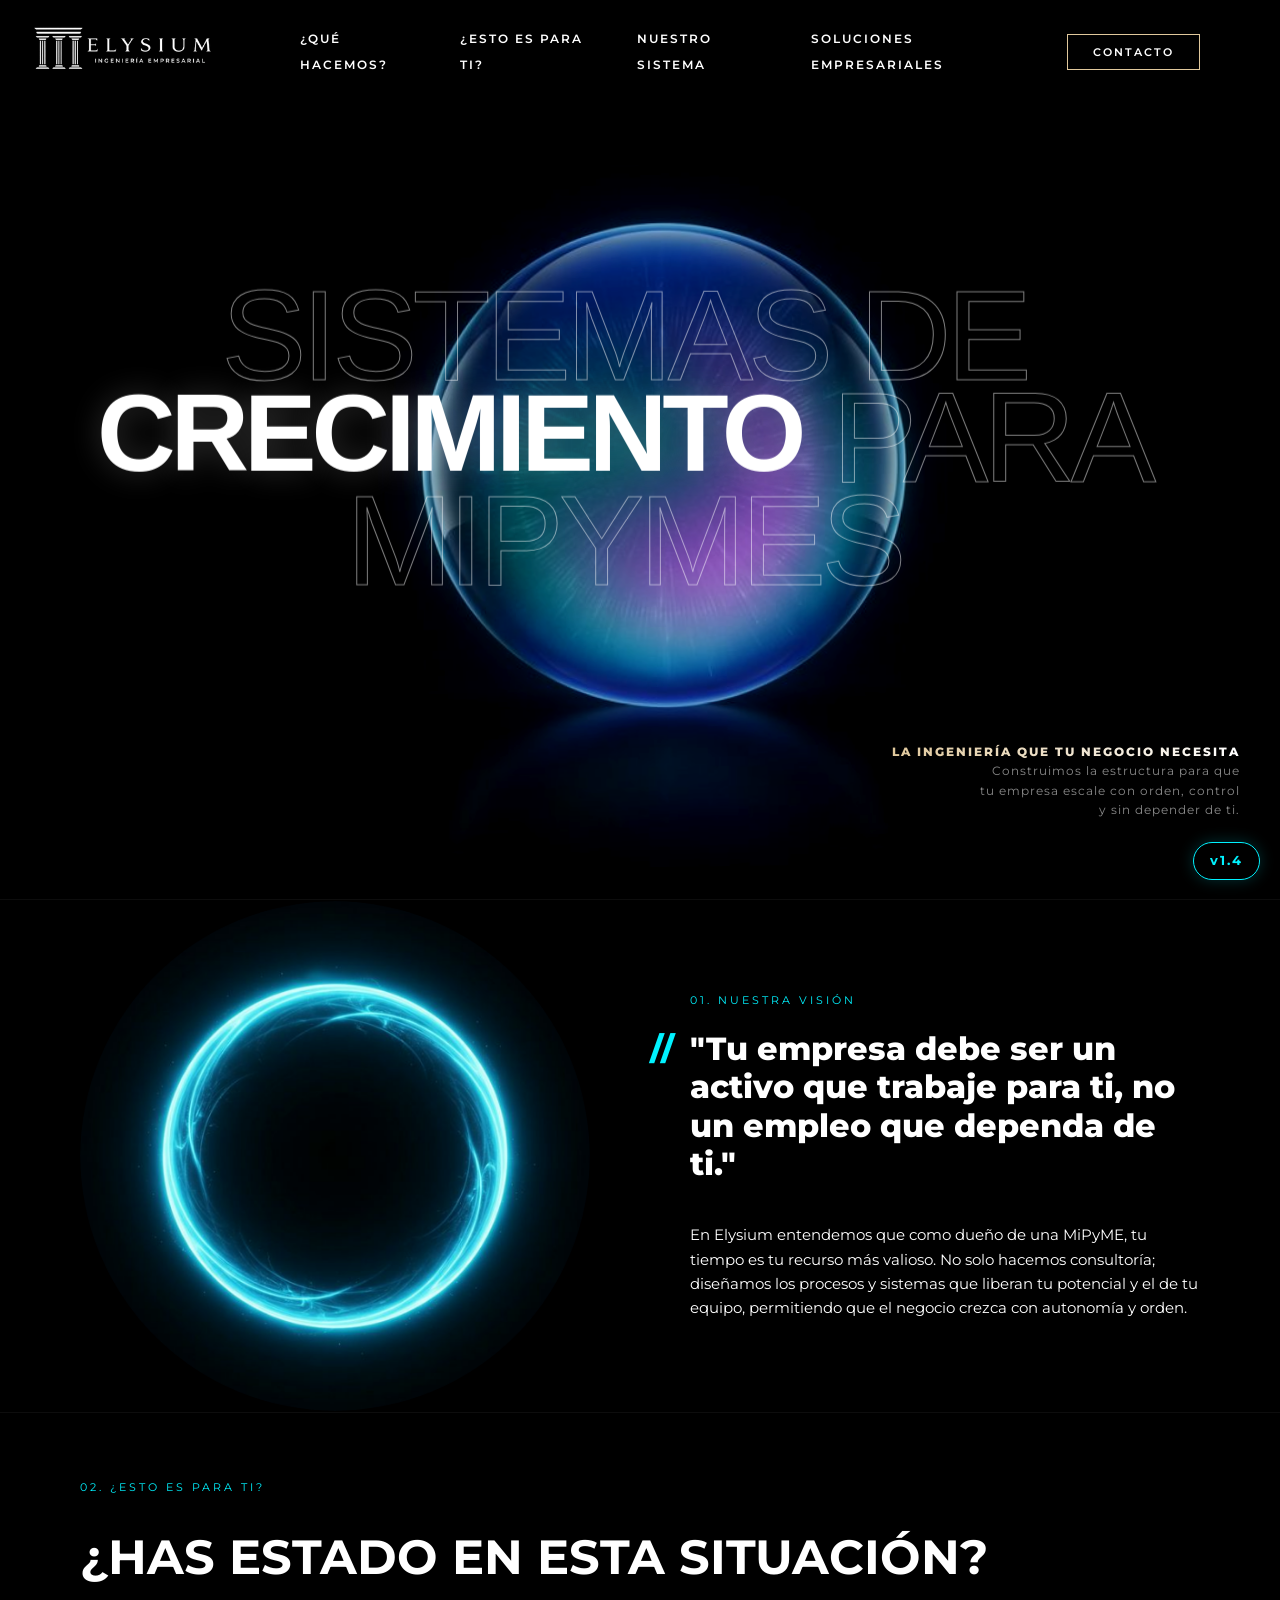
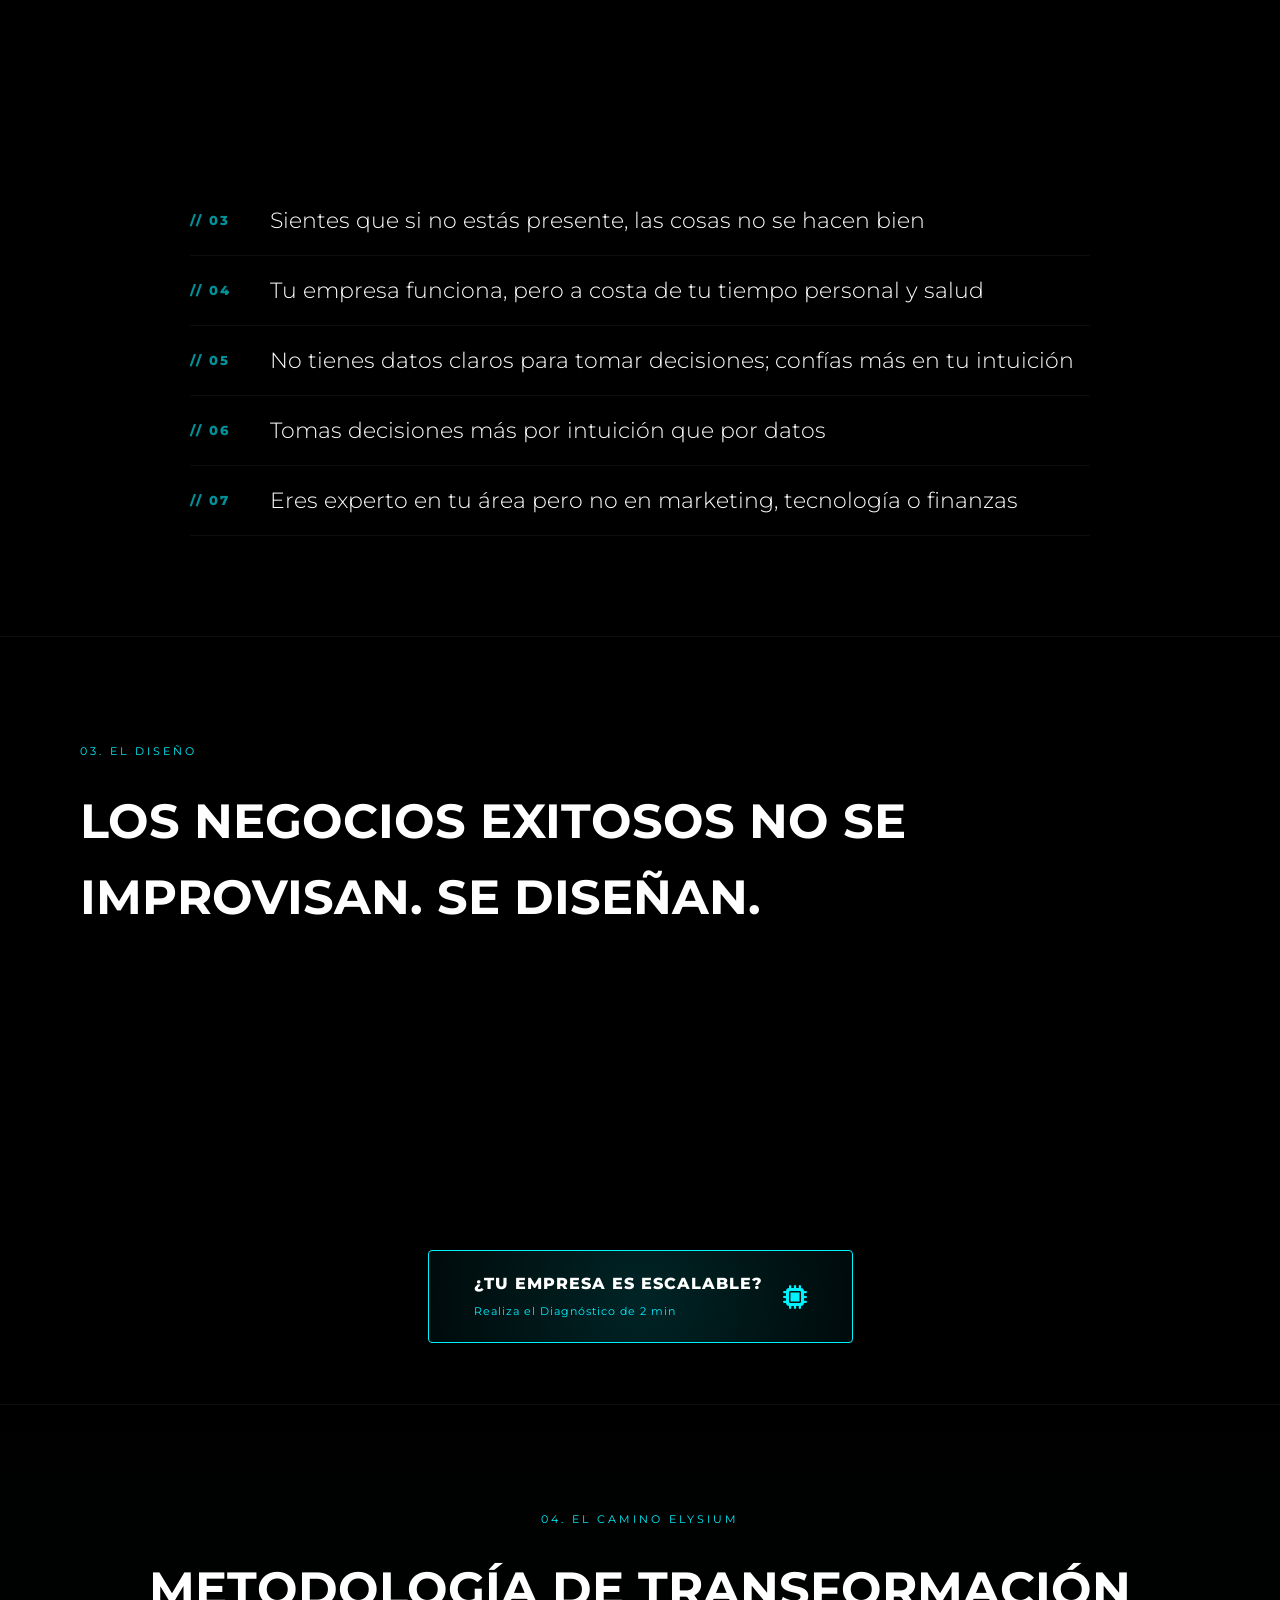
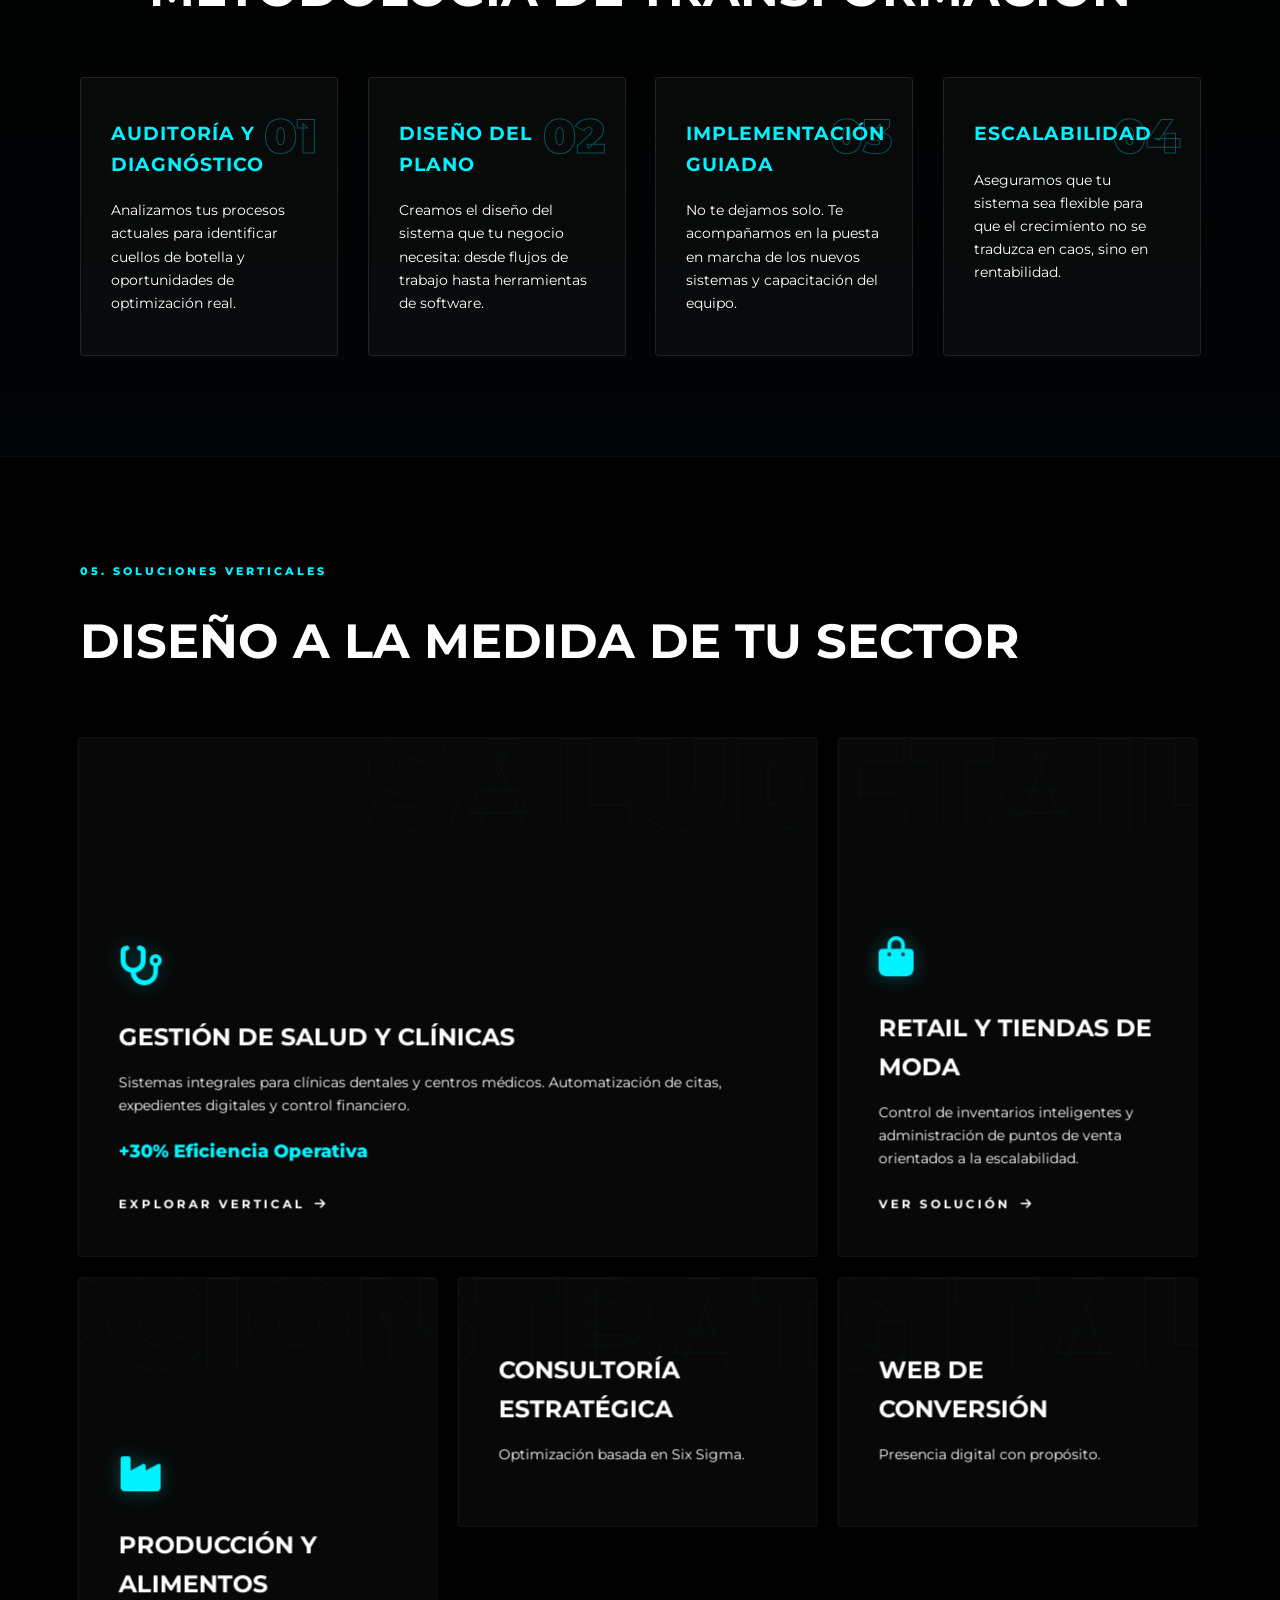
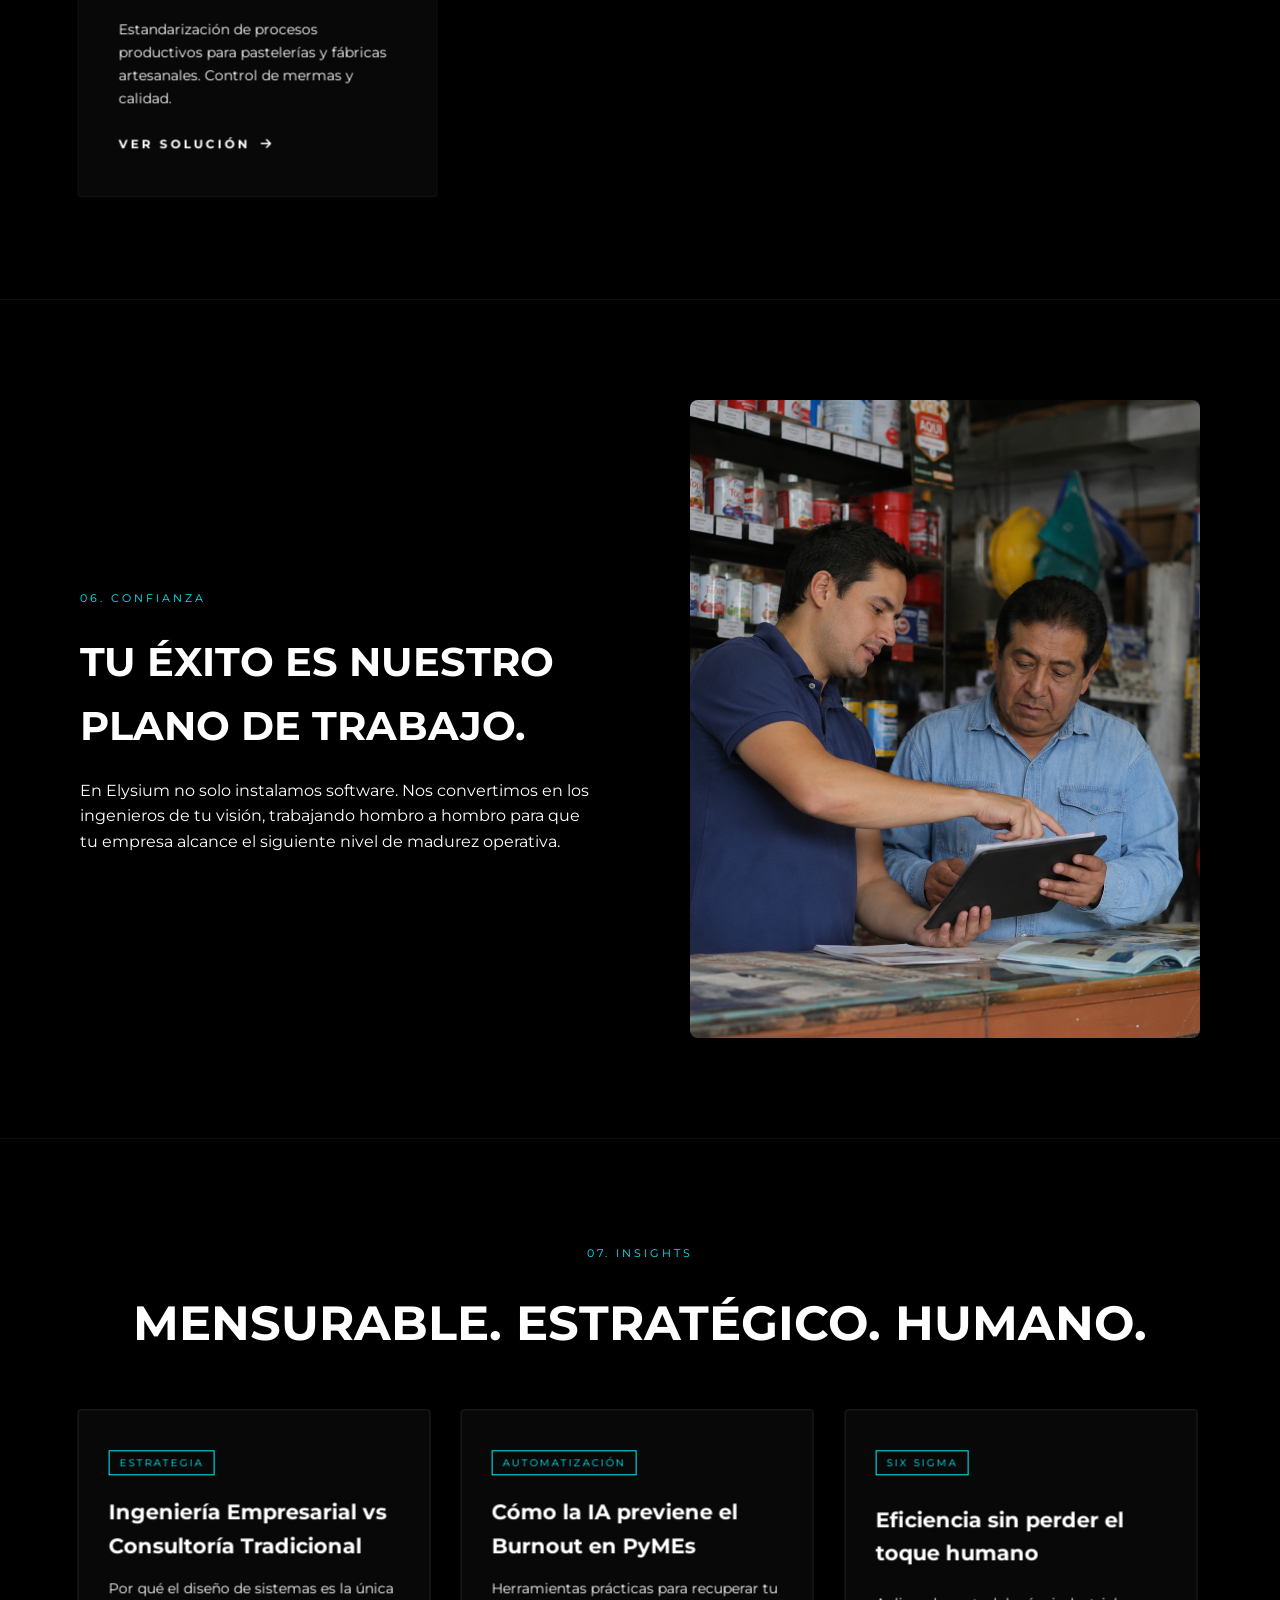
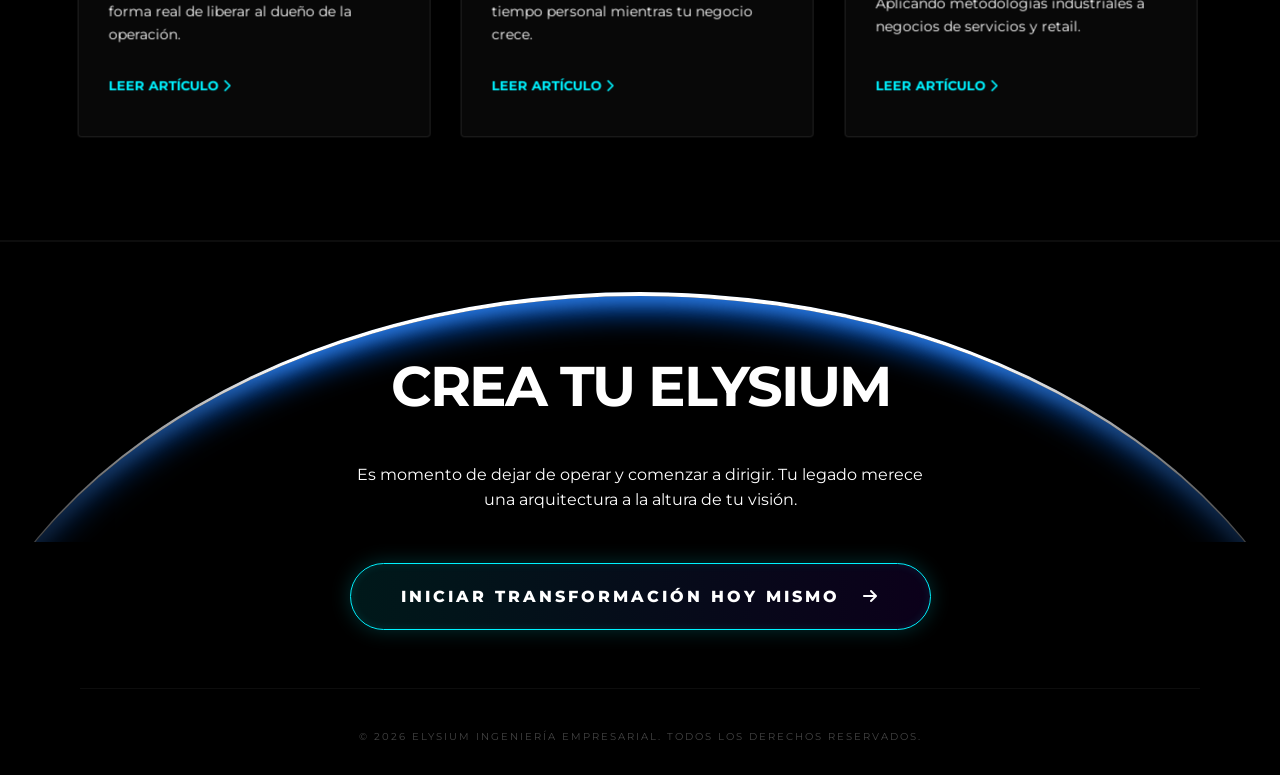
==== commit 34336336: "10" ====
--- a/index.html
+++ b/index.html
@@ -35,7 +35,7 @@
     <meta property="twitter:description" content="Transformamos negocios en sistemas autónomos de alta eficiencia.">
     <meta property="twitter:image" content="assets/logo/Logo 3.0 sin fondo/5.png">
 
-    <link rel="stylesheet" href="style.css?v=1.1">
+    <link rel="stylesheet" href="style.css?v=1.4">
     <link rel="stylesheet" href="https://cdnjs.cloudflare.com/ajax/libs/font-awesome/6.4.0/css/all.min.css">
     <link href="https://fonts.googleapis.com/css2?family=Inter:wght@300;400;700;900&display=swap" rel="stylesheet">
 
@@ -89,7 +89,7 @@
 
 <body>
     <!-- Temporary Version Bubble -->
-    <div class="version-bubble">v1.3</div>
+    <div class="version-bubble">v1.4</div>
 
     <header>
         <nav id="main-nav">
--- a/style.css
+++ b/style.css
@@ -19,13 +19,10 @@
     box-sizing: border-box;
 }
 
-html, body {
-    width: 100%;
-    margin: 0;
-    padding: 0;
-    overflow-x: hidden !important;
-    position: relative;
-    -webkit-font-smoothing: antialiased;
+html {
+    overflow-x: hidden;
+    overflow-y: auto;
+    scroll-behavior: smooth;
 }
 
 body {
@@ -33,6 +30,12 @@
     font-family: 'Montserrat', sans-serif !important;
     color: #fff;
     line-height: 1.6;
+    margin: 0;
+    padding: 0;
+    width: 100%;
+    position: relative;
+    -webkit-font-smoothing: antialiased;
+    overflow: visible; /* IMPORTANTE: Dejamos que el html mande */
 }
 
 h1,
@@ -688,16 +691,24 @@
     }
 }
 
-/* Reveal Animations */
+/* Reveal Animations Premium */
 .reveal {
     opacity: 0;
-    transform: translateY(40px);
-    transition: var(--transition-smooth);
+    transform: translateY(30px) scale(0.98);
+    transition: opacity 1.2s cubic-bezier(0.16, 1, 0.3, 1),
+                transform 1.2s cubic-bezier(0.16, 1, 0.3, 1);
+    will-change: transform, opacity; /* Fuerza uso de GPU */
 }
 
 .reveal.active {
     opacity: 1;
-    transform: translateY(0);
+    transform: translateY(0) scale(1);
+}
+
+/* Sphere and Halo Performance */
+#interactive-sphere, .footer-arc, .vision-circle {
+    will-change: transform;
+    transform: translateZ(0); /* Aceleración por hardware */
 }
 
 /* Stagger animation for Metodología Elysium pillars */
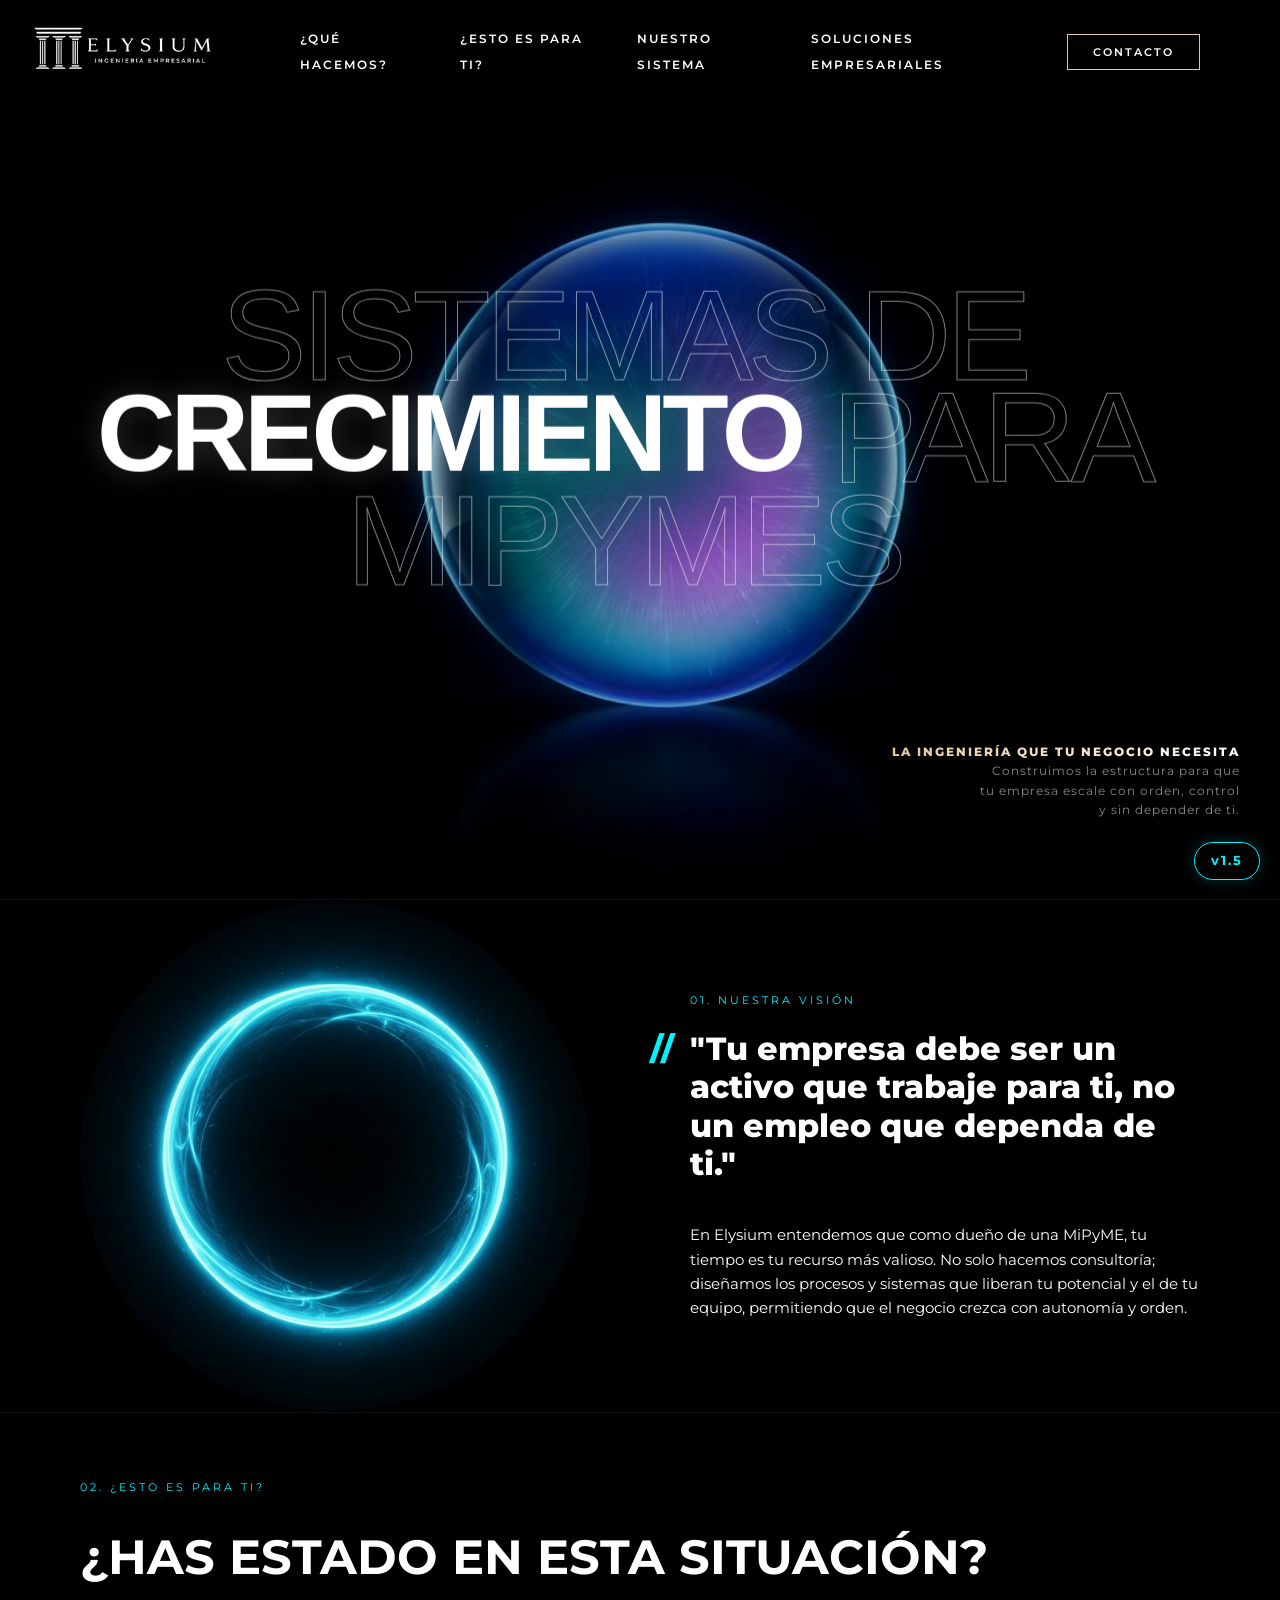
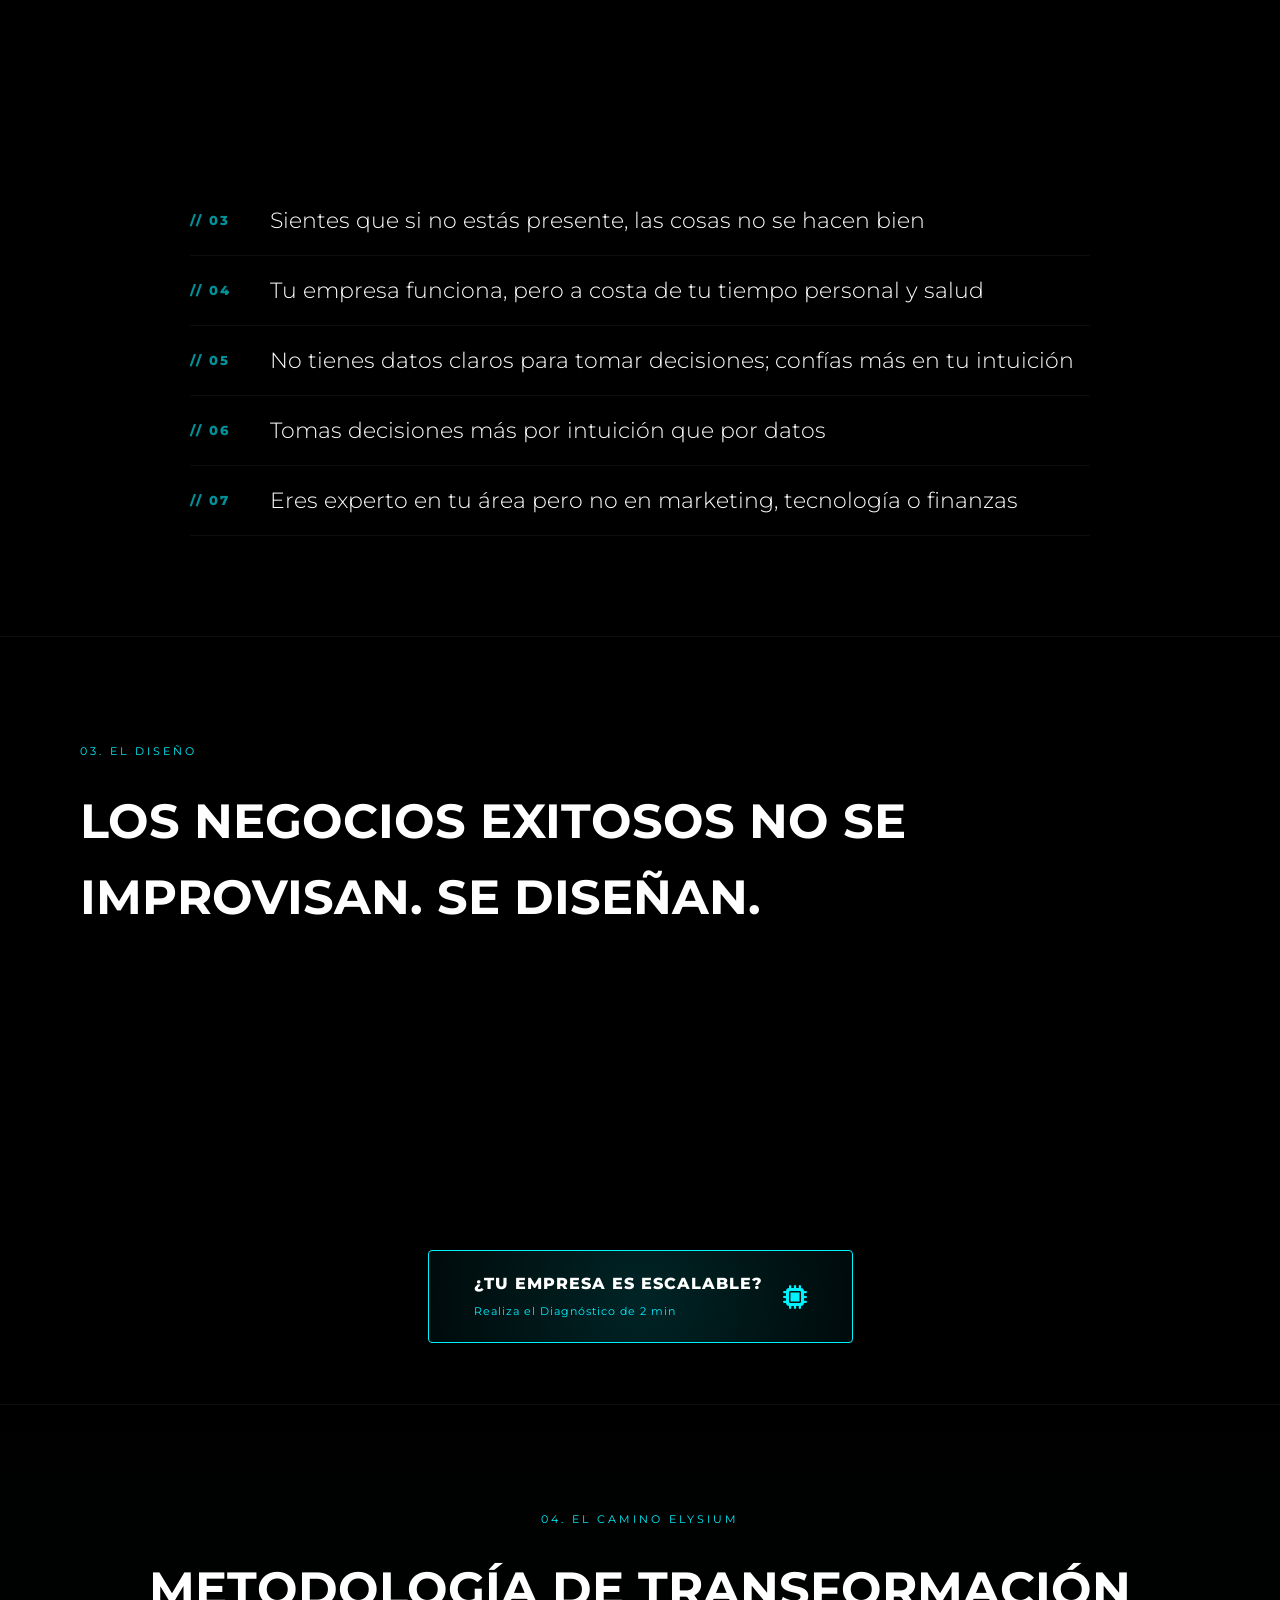
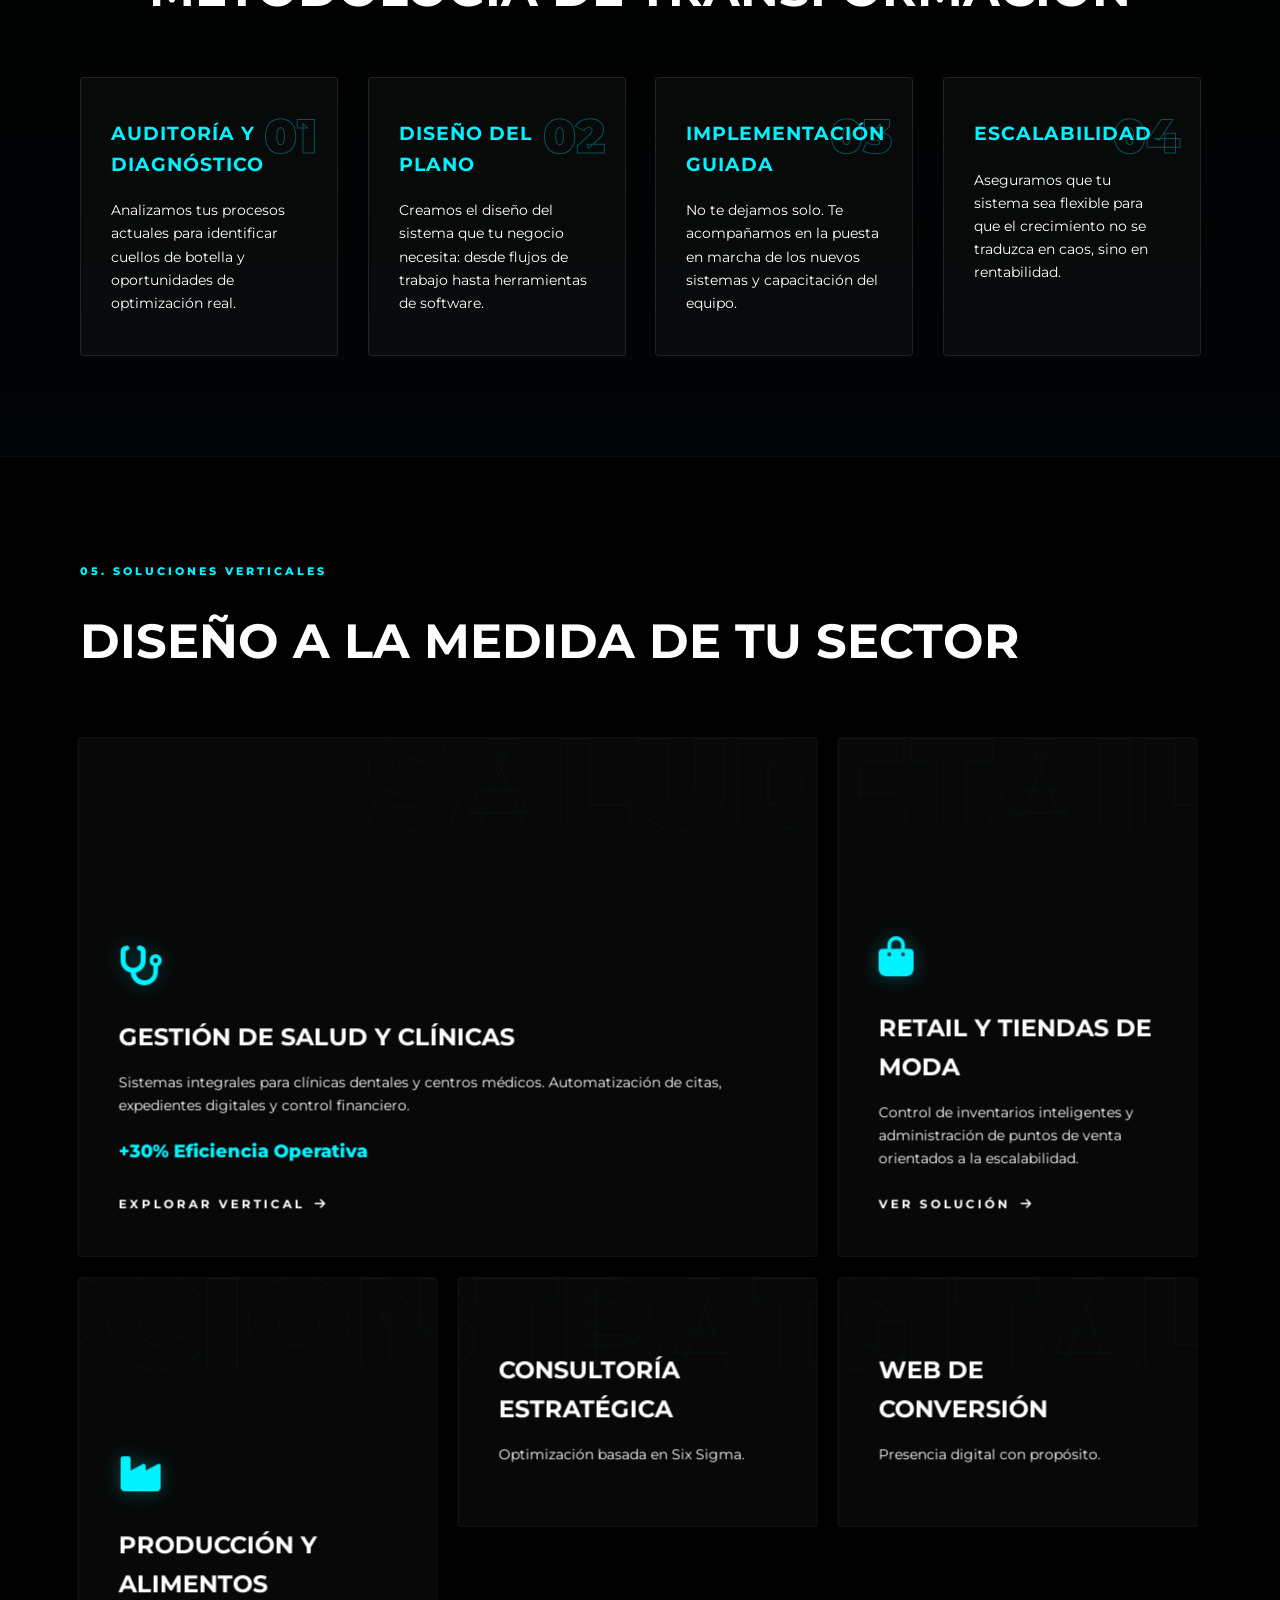
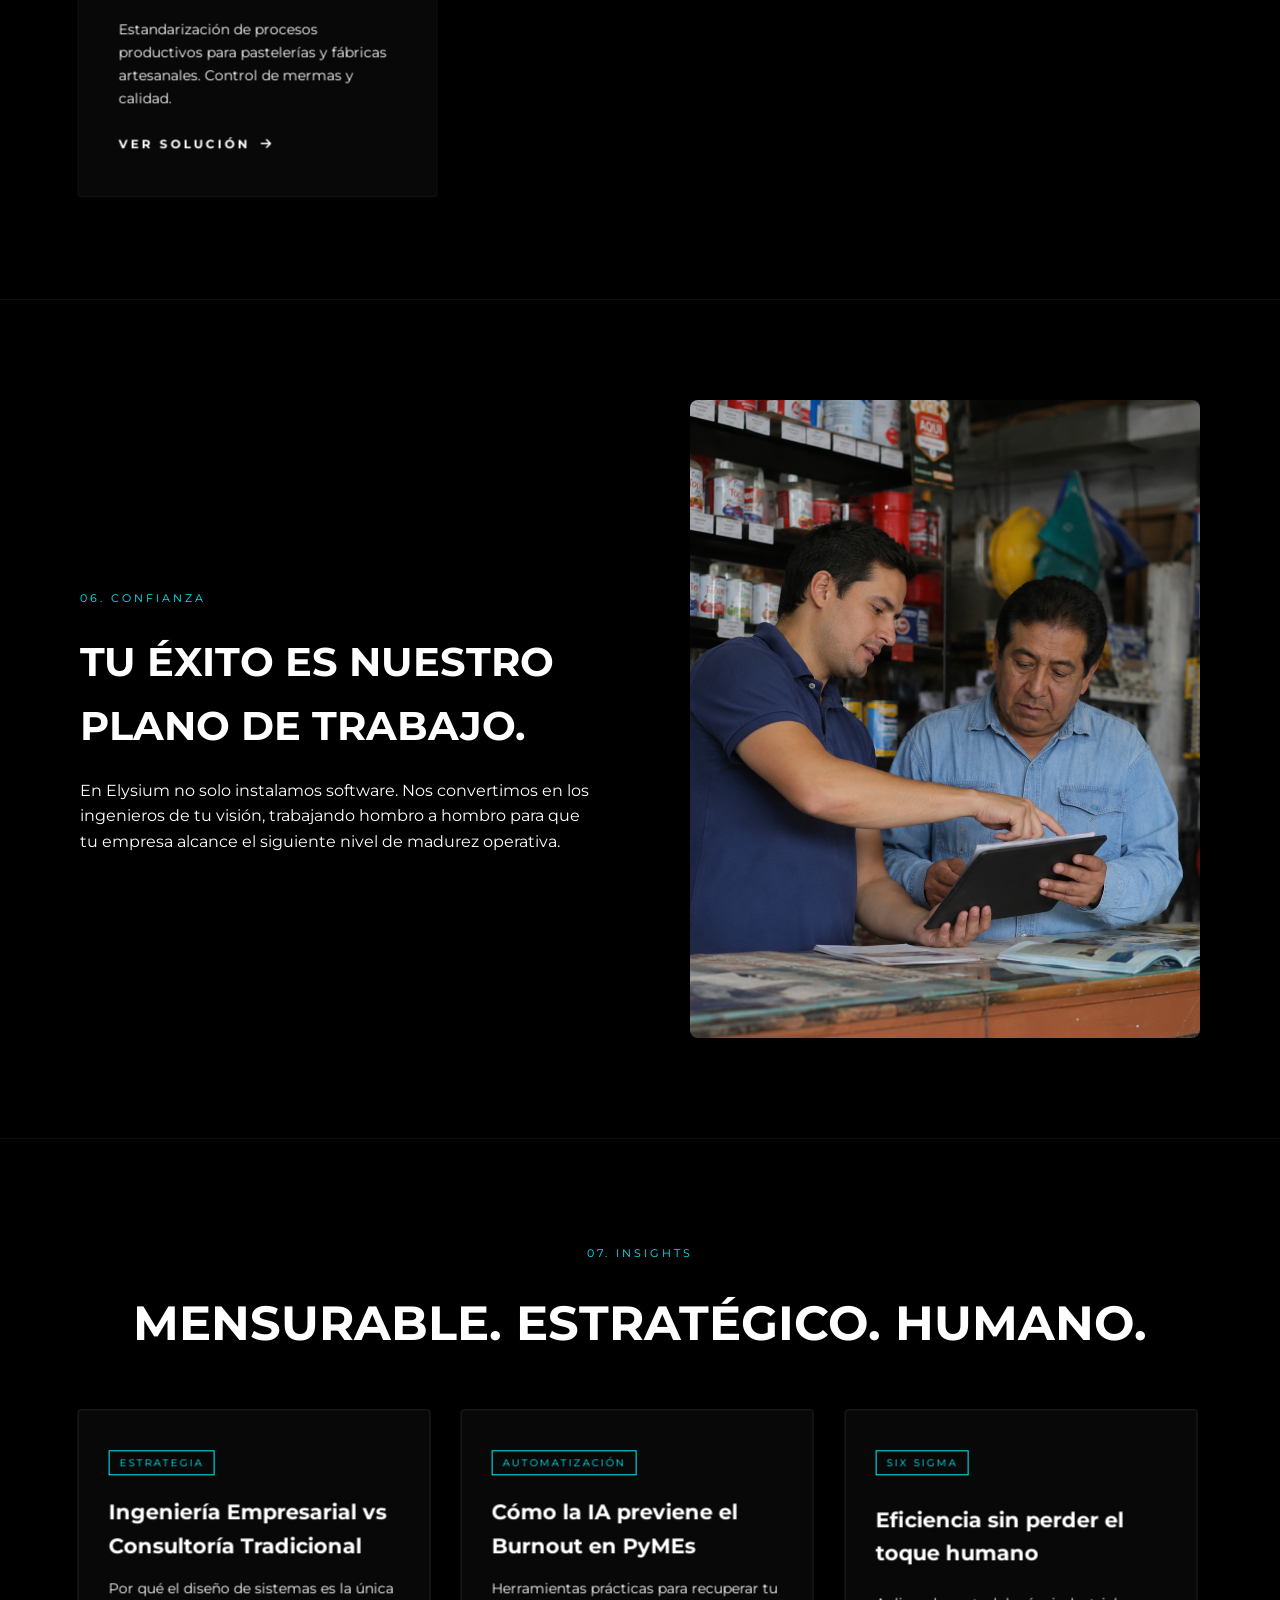
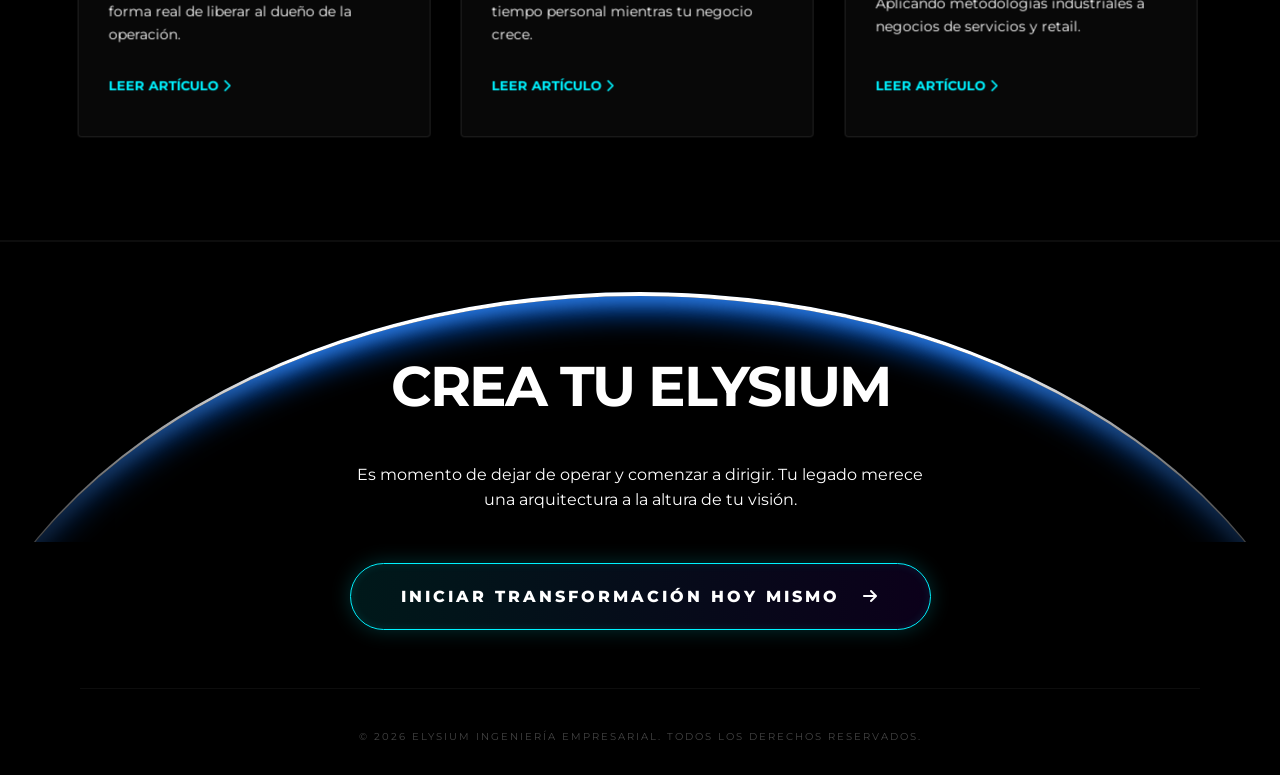
==== commit fa9b0258: "11" ====
--- a/index.html
+++ b/index.html
@@ -35,7 +35,7 @@
     <meta property="twitter:description" content="Transformamos negocios en sistemas autónomos de alta eficiencia.">
     <meta property="twitter:image" content="assets/logo/Logo 3.0 sin fondo/5.png">
 
-    <link rel="stylesheet" href="style.css?v=1.4">
+    <link rel="stylesheet" href="style.css?v=1.5">
     <link rel="stylesheet" href="https://cdnjs.cloudflare.com/ajax/libs/font-awesome/6.4.0/css/all.min.css">
     <link href="https://fonts.googleapis.com/css2?family=Inter:wght@300;400;700;900&display=swap" rel="stylesheet">
 
@@ -89,7 +89,7 @@
 
 <body>
     <!-- Temporary Version Bubble -->
-    <div class="version-bubble">v1.4</div>
+    <div class="version-bubble">v1.5</div>
 
     <header>
         <nav id="main-nav">
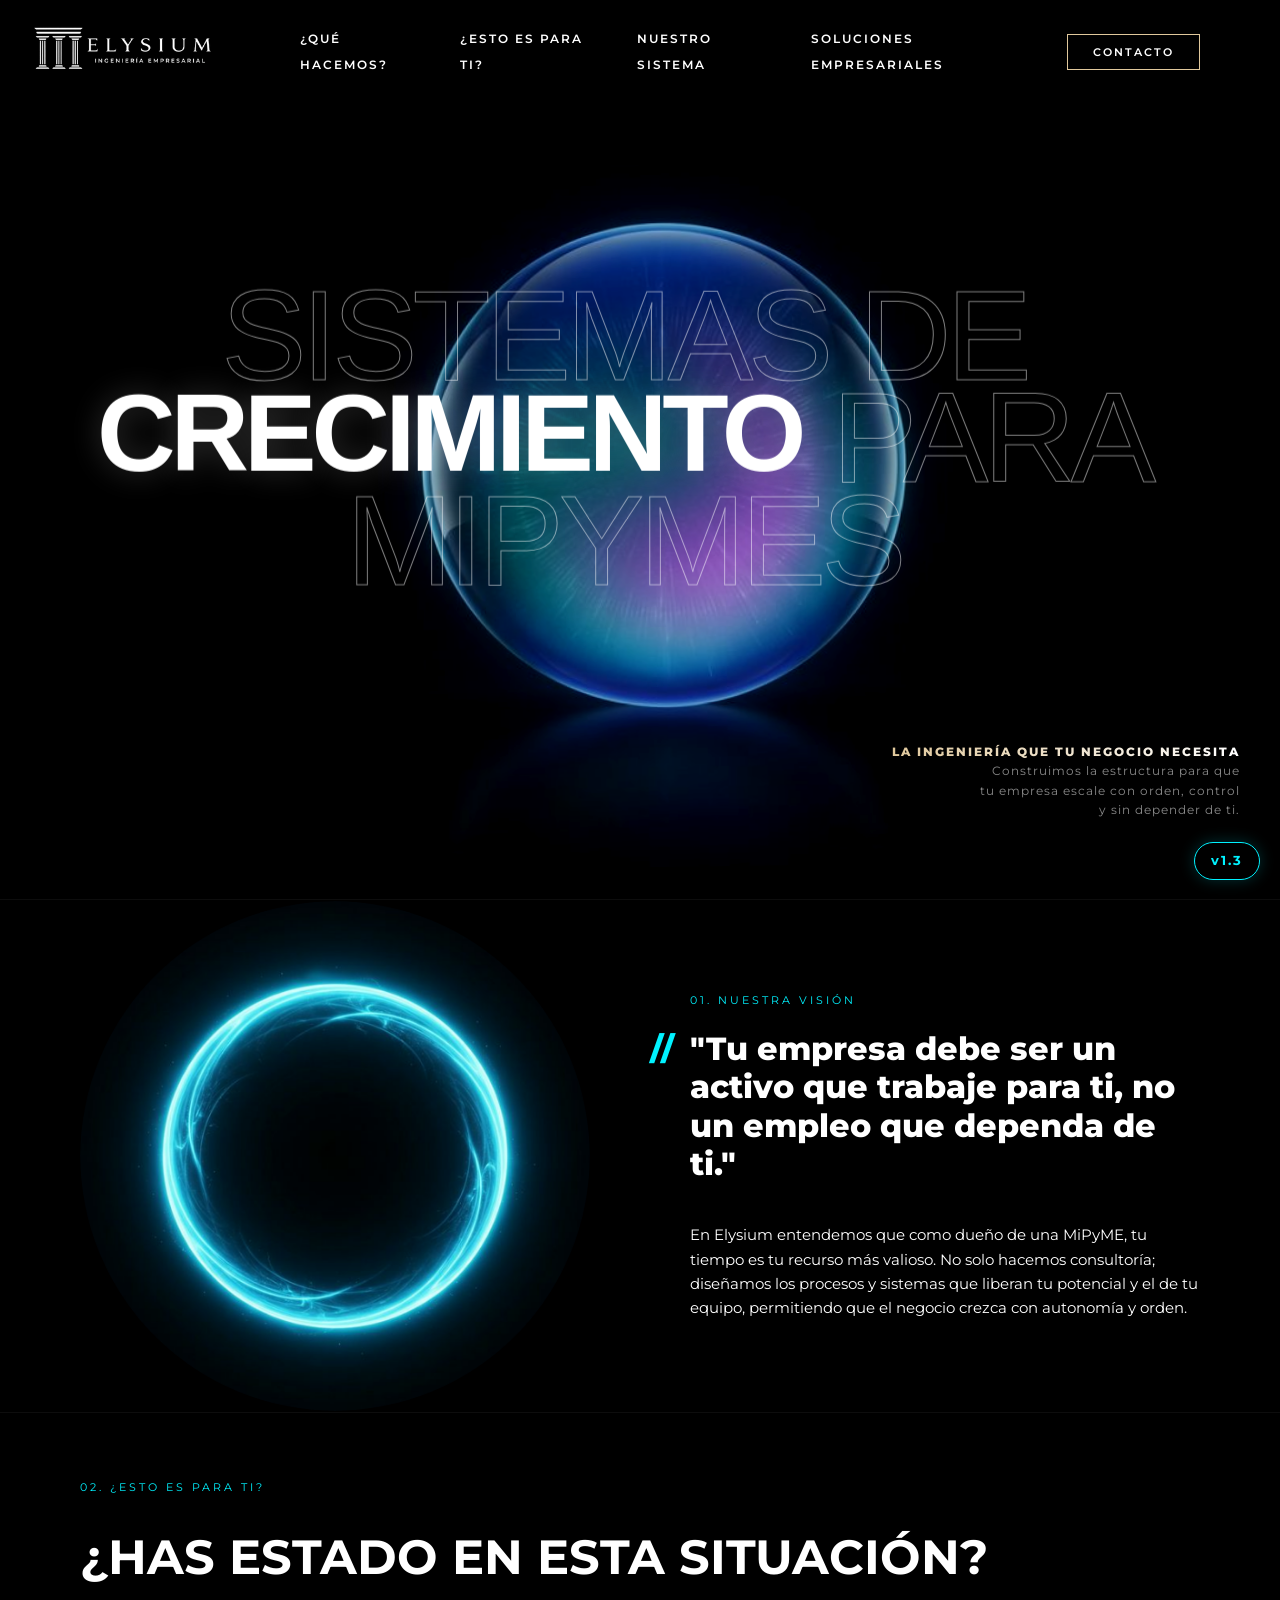
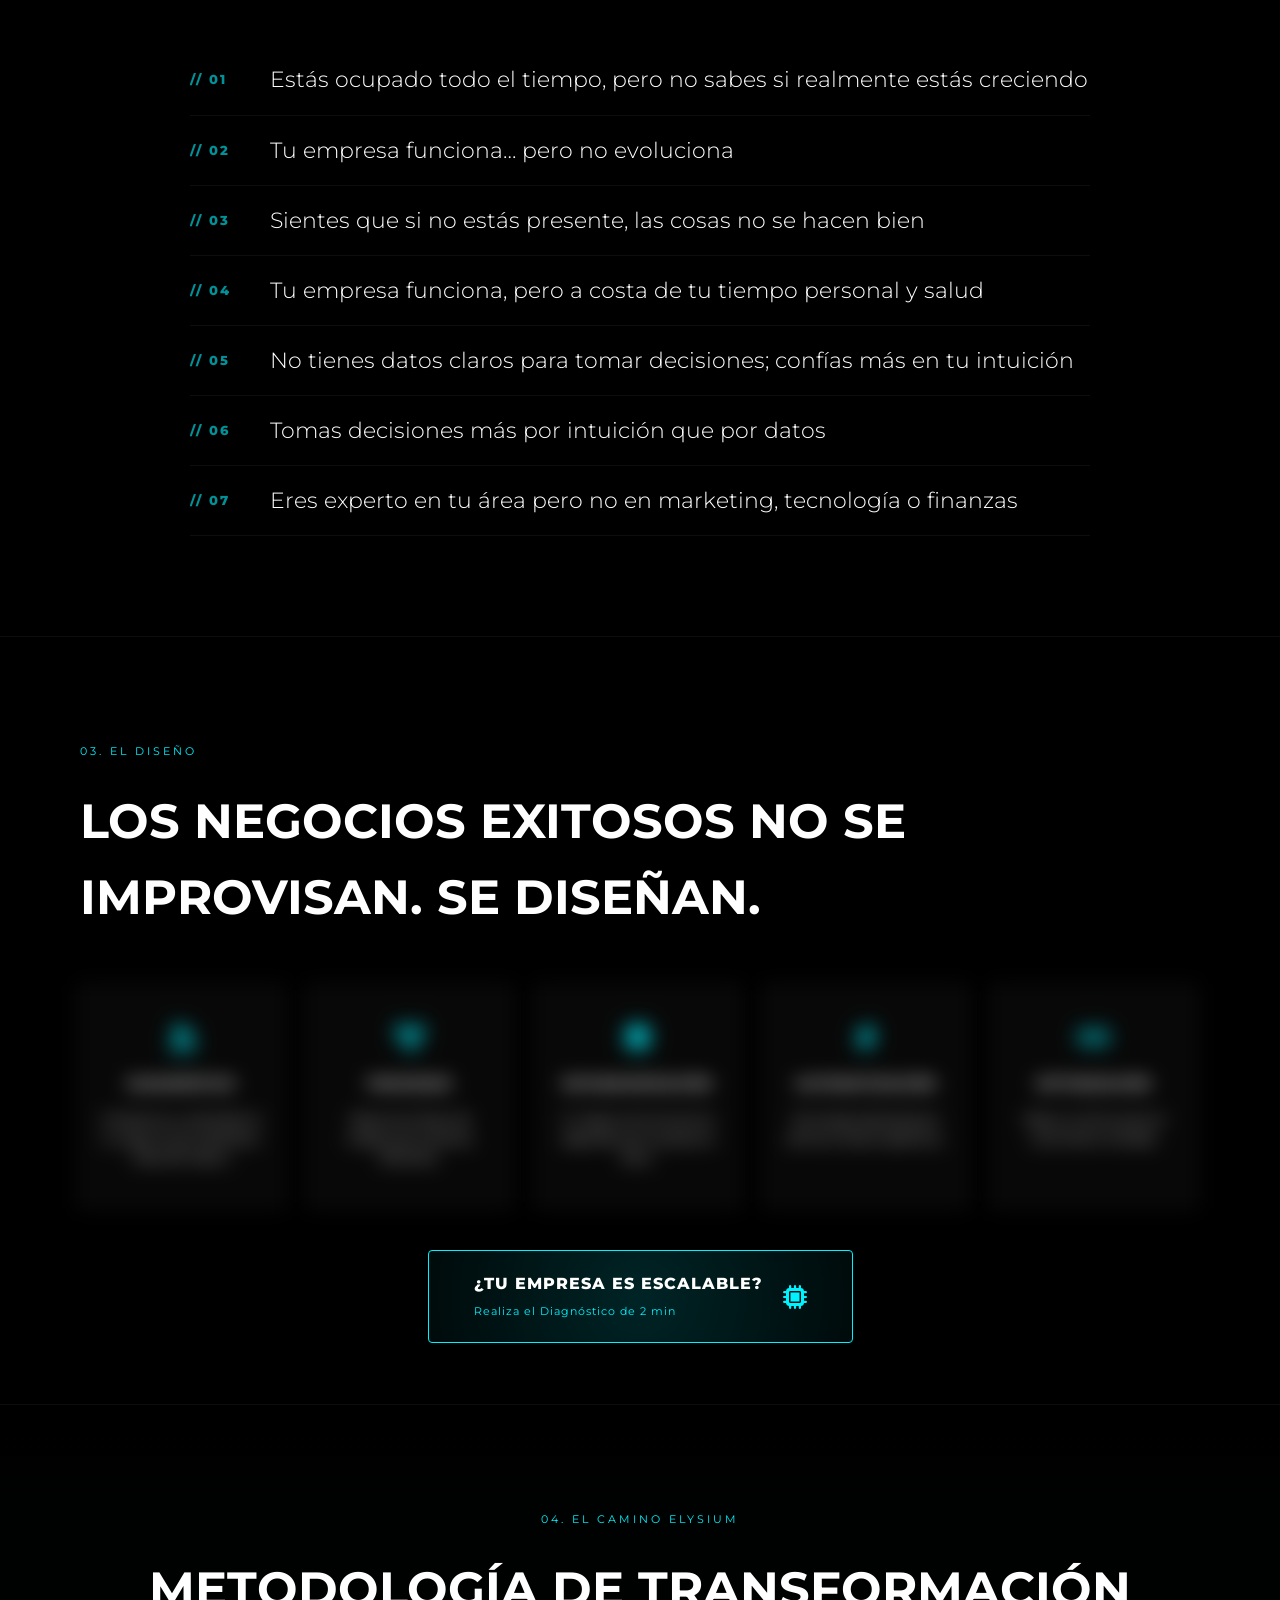
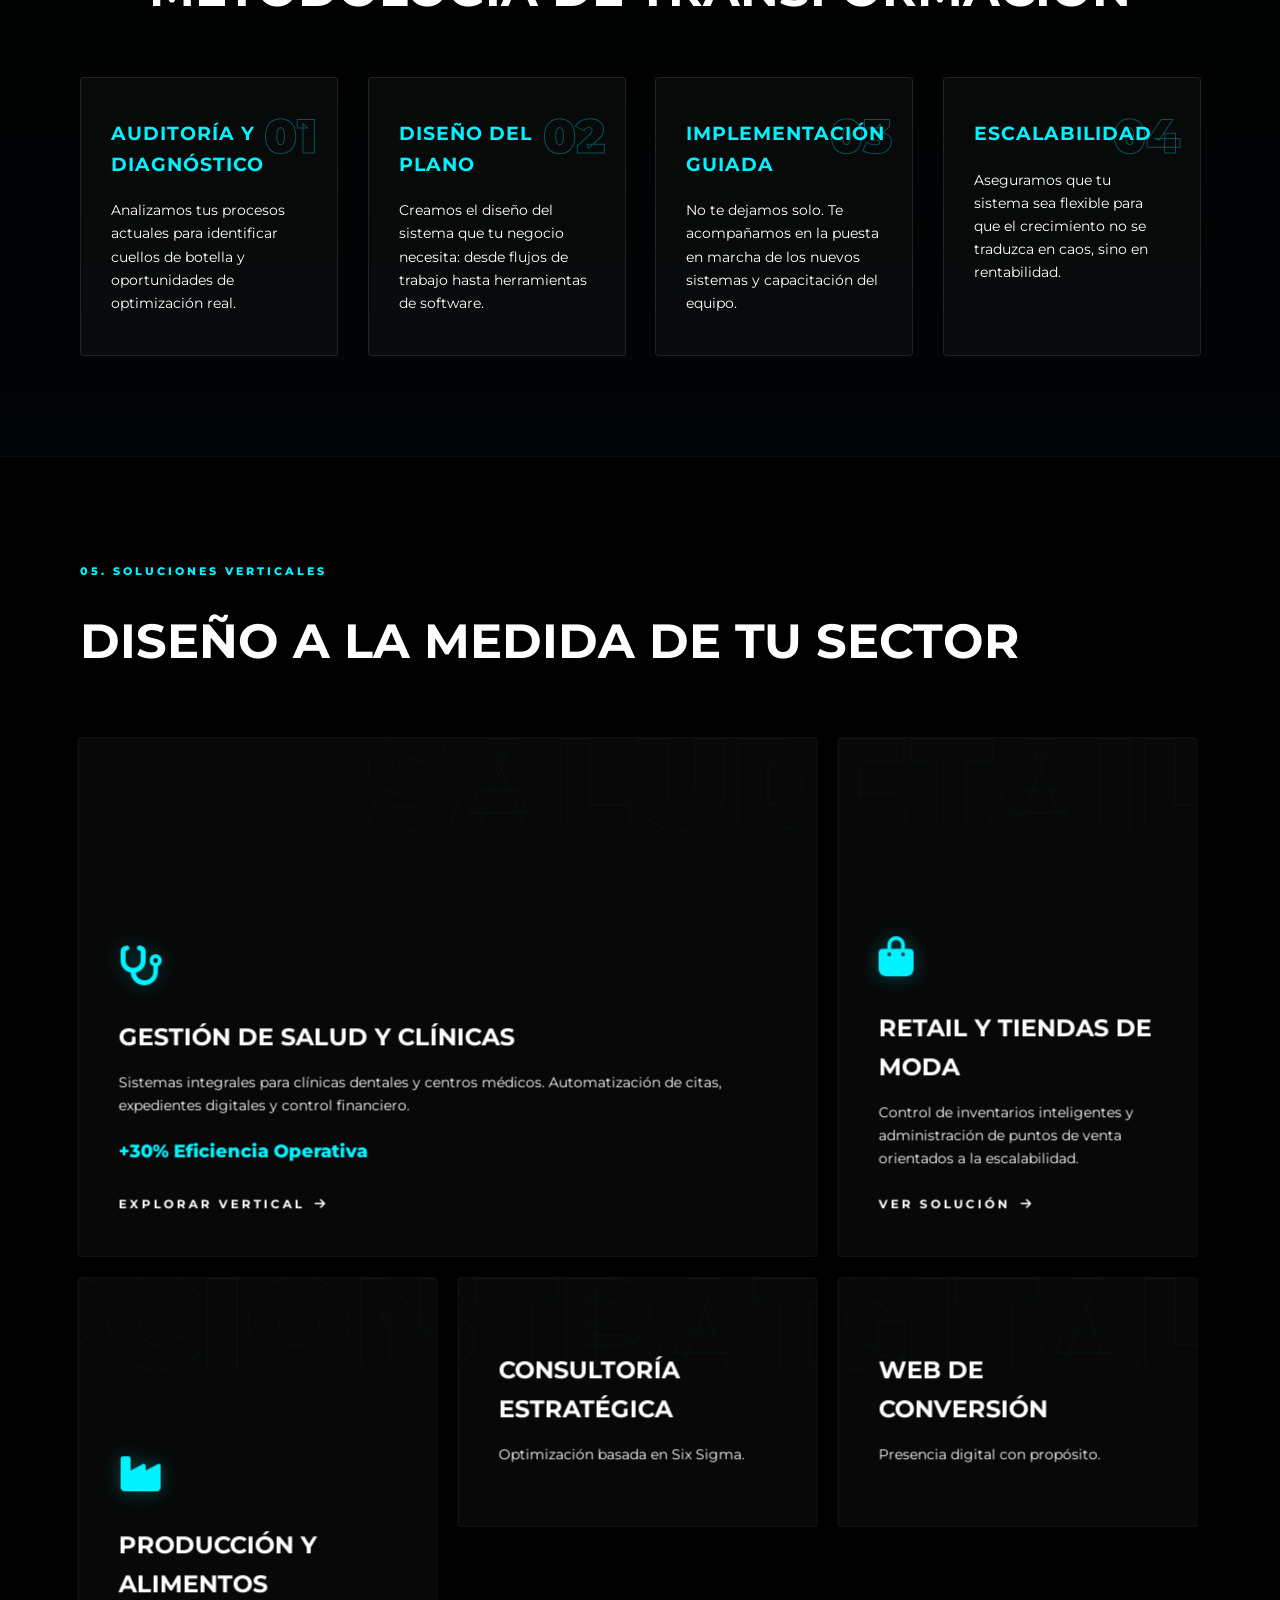
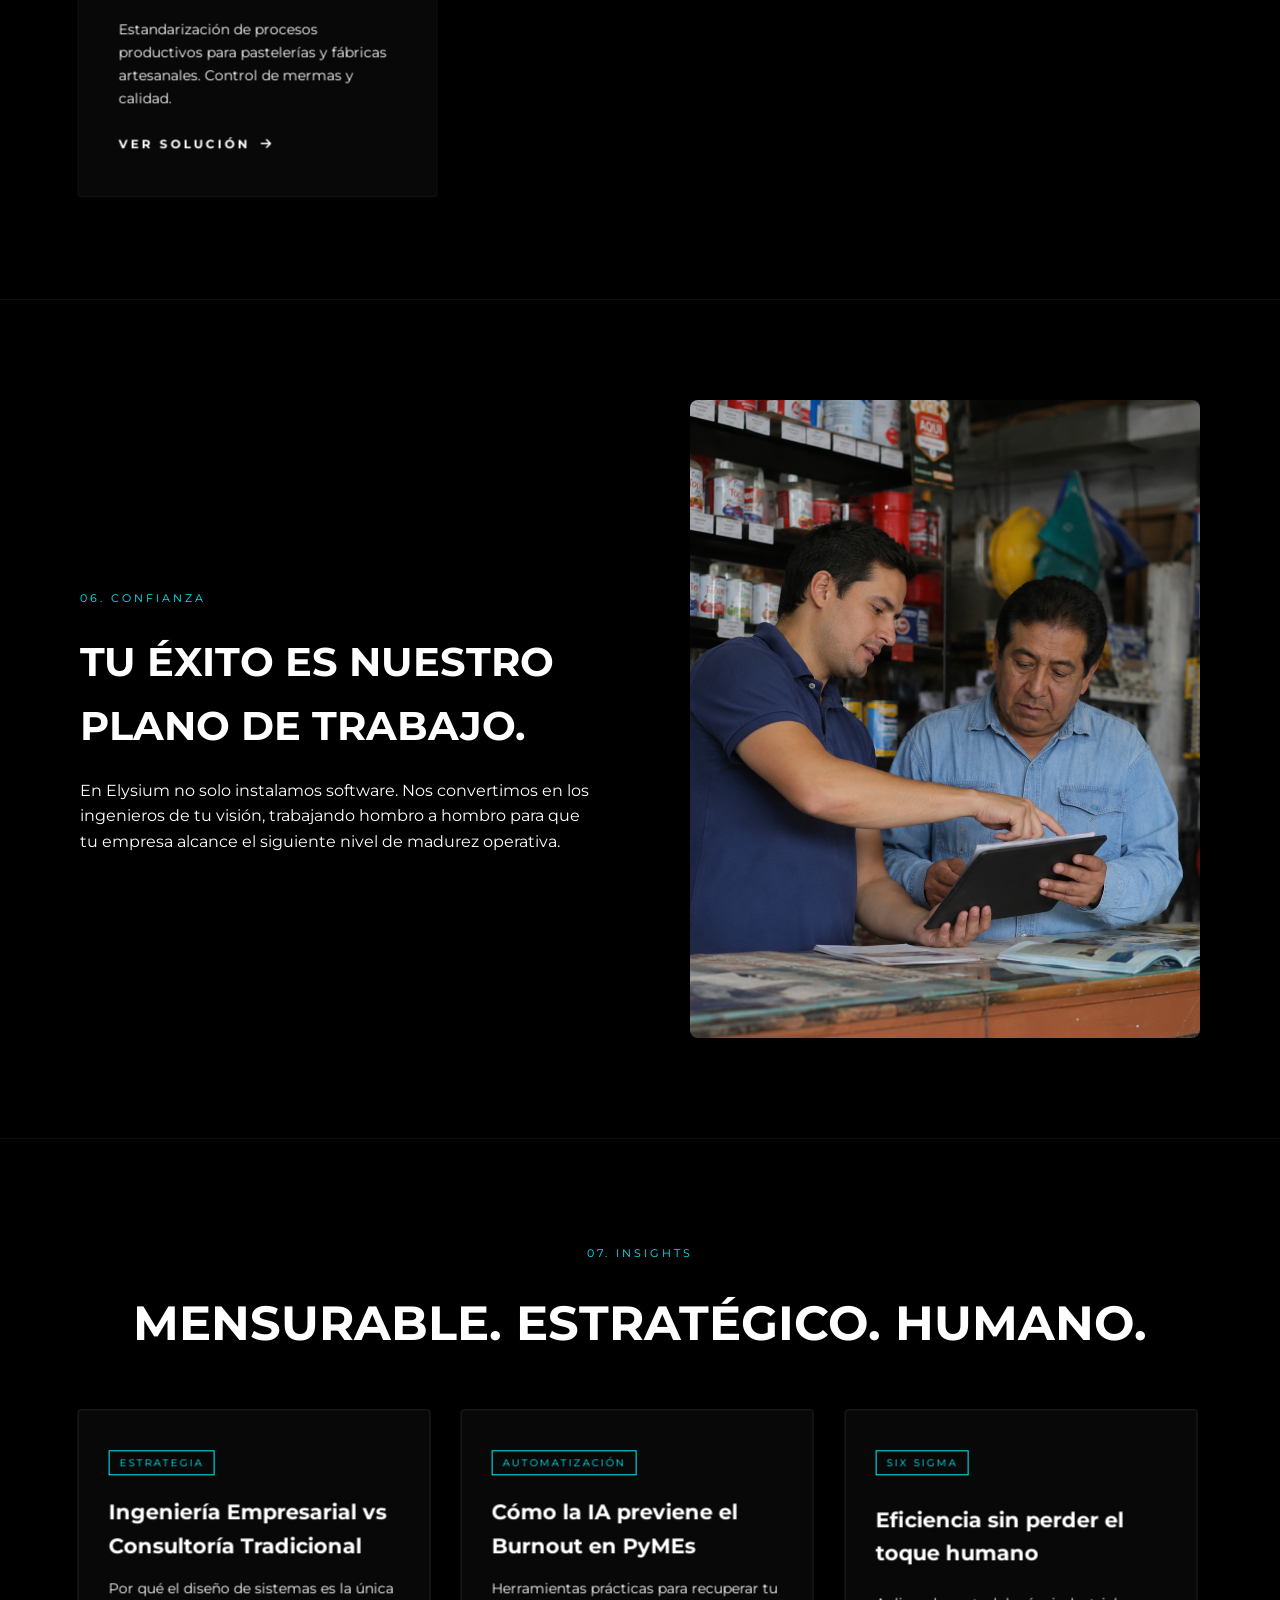
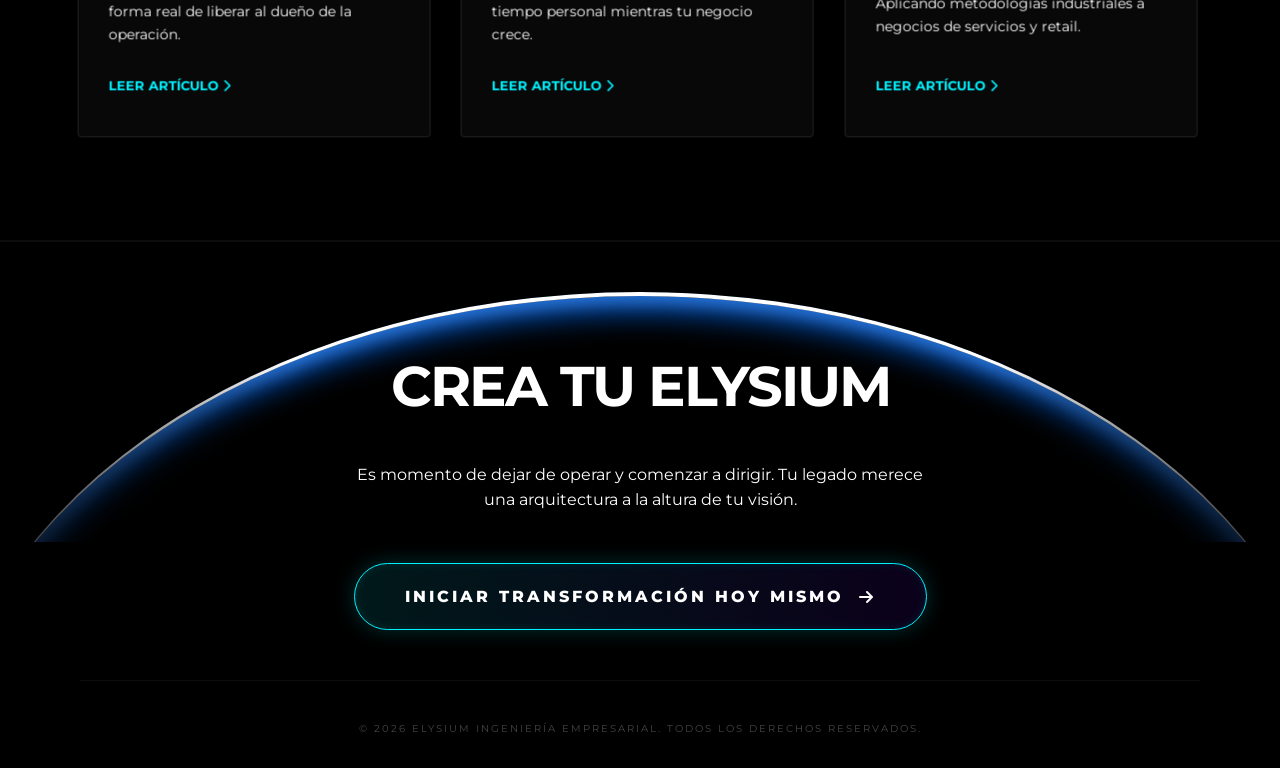
==== commit 6810ce8a: "14" ====
--- a/index.html
+++ b/index.html
@@ -35,7 +35,7 @@
     <meta property="twitter:description" content="Transformamos negocios en sistemas autónomos de alta eficiencia.">
     <meta property="twitter:image" content="assets/logo/Logo 3.0 sin fondo/5.png">
 
-    <link rel="stylesheet" href="style.css?v=1.5">
+    <link rel="stylesheet" href="style.css?v=1.1">
     <link rel="stylesheet" href="https://cdnjs.cloudflare.com/ajax/libs/font-awesome/6.4.0/css/all.min.css">
     <link href="https://fonts.googleapis.com/css2?family=Inter:wght@300;400;700;900&display=swap" rel="stylesheet">
 
@@ -89,7 +89,7 @@
 
 <body>
     <!-- Temporary Version Bubble -->
-    <div class="version-bubble">v1.5</div>
+    <div class="version-bubble">v1.3</div>
 
     <header>
         <nav id="main-nav">
@@ -255,168 +255,195 @@
                     </div>
                 </div>
                 <div style="margin-top: 40px; text-align: center;">
-                <a href="javascript:void(0)" class="btn-test-scalability reveal" onclick="openTest()">
-                    <span class="btn-glow"></span>
-                    <span class="btn-content">
-                        ¿TU EMPRESA ES ESCALABLE? <br>
-                        <small>Realiza el Diagnóstico de 2 min</small>
-                    </span>
-                    <i class="fas fa-microchip"></i>
-                </a>
+                    <a href="javascript:void(0)" class="btn-test-scalability reveal" onclick="openTest()">
+                        <span class="btn-glow"></span>
+                        <span class="btn-content">
+                            ¿TU EMPRESA ES ESCALABLE? <br>
+                            <small>Realiza el Diagnóstico de 2 min</small>
+                        </span>
+                        <i class="fas fa-microchip"></i>
+                    </a>
+                </div>
+            </div>
+        </section>
+
+        <!-- Modal del Test -->
+        <div id="test-modal" class="test-modal">
+            <div class="test-modal-content glass-card">
+                <span class="close-modal" onclick="closeTest()">&times;</span>
+
+                <div id="test-steps">
+                    <!-- Introducción -->
+                    <div class="test-step active" id="step-0">
+                        <h2 class="gold-gradient">Diagnóstico de Ingeniería Empresarial</h2>
+                        <p>Descubre el nivel de madurez operativa de tu negocio y qué pasos necesitas para alcanzar la
+                            libertad total.</p>
+                        <button class="btn-cta-futuristic" onclick="nextStep(1)">Comenzar Diagnóstico</button>
+                    </div>
+
+                    <!-- Pregunta 1 -->
+                    <div class="test-step" id="step-1">
+                        <span class="step-counter">01 / 10</span>
+                        <h3>¿Qué porcentaje de tu tiempo dedicas a tareas que otra persona podría hacer?</h3>
+                        <div class="test-options">
+                            <button onclick="saveAnswer(0, 1, 'Más del 80% (Hombre Orquesta)')">Más del 80% (Soy el
+                                "hombre orquesta")</button>
+                            <button onclick="saveAnswer(2, 1, 'Cerca del 50%')">Cerca del 50%</button>
+                            <button onclick="saveAnswer(4, 1, 'Menos del 20% (Estratégico)')">Menos del 20% (Me enfoco
+                                en estrategia)</button>
+                        </div>
+                    </div>
+
+                    <!-- Pregunta 2 -->
+                    <div class="test-step" id="step-2">
+                        <span class="step-counter">02 / 10</span>
+                        <h3>Si hoy te ausentas 30 días del negocio sin comunicación...</h3>
+                        <div class="test-options">
+                            <button onclick="saveAnswer(0, 2, 'Colapso total')">La empresa deja de operar o
+                                colapsa</button>
+                            <button onclick="saveAnswer(2, 2, 'Funciona con errores')">Funciona pero con graves
+                                errores</button>
+                            <button onclick="saveAnswer(4, 2, 'Sigue creciendo')">Sigue creciendo y operando
+                                normalmente</button>
+                        </div>
+                    </div>
+
+                    <!-- Pregunta 3 -->
+                    <div class="test-step" id="step-3">
+                        <span class="step-counter">03 / 10</span>
+                        <h3>¿Cuentas con manuales de procesos documentados y actualizados?</h3>
+                        <div class="test-options">
+                            <button onclick="saveAnswer(0, 3, 'Sin documentación')">No, todo depende de mi
+                                memoria</button>
+                            <button onclick="saveAnswer(2, 3, 'Documentación parcial/obsoleta')">Existen algunos pero
+                                nadie los usa</button>
+                            <button onclick="saveAnswer(4, 3, 'Documentación total')">Sí, son la base de nuestra
+                                operación diaria</button>
+                        </div>
+                    </div>
+
+                    <!-- Pregunta 4 -->
+                    <div class="test-step" id="step-4">
+                        <span class="step-counter">04 / 10</span>
+                        <h3>¿Cómo obtienes el 80% de tus nuevos clientes?</h3>
+                        <div class="test-options">
+                            <button onclick="saveAnswer(0, 4, 'Recomendaciones (Azar)')">Recomendaciones y "boca en
+                                boca" (Azar)</button>
+                            <button onclick="saveAnswer(2, 4, 'Venta manual constante')">Esfuerzos de ventas manuales
+                                constantes</button>
+                            <button onclick="saveAnswer(4, 4, 'Sistema predecible')">Sistema de marketing y ventas
+                                predecible</button>
+                        </div>
+                    </div>
+
+                    <!-- Pregunta 5 -->
+                    <div class="test-step" id="step-5">
+                        <span class="step-counter">05 / 10</span>
+                        <h3>¿Tu equipo tiene autoridad para decidir sin consultarte?</h3>
+                        <div class="test-options">
+                            <button onclick="saveAnswer(0, 5, 'Sin autoridad')">No, hasta lo más mínimo requiere mi
+                                firma</button>
+                            <button onclick="saveAnswer(2, 5, 'Autoridad limitada')">Solo en áreas muy
+                                específicas</button>
+                            <button onclick="saveAnswer(4, 5, 'Empoderamiento total')">Sí, están empoderados bajo
+                                procesos claros</button>
+                        </div>
+                    </div>
+
+                    <!-- Pregunta 6 -->
+                    <div class="test-step" id="step-6">
+                        <span class="step-counter">06 / 10</span>
+                        <h3>¿Conoces tu Costo de Adquisición (CAC) y Margen Real por producto?</h3>
+                        <div class="test-options">
+                            <button onclick="saveAnswer(0, 6, 'Desconocimiento financiero')">No tengo idea de los
+                                números exactos</button>
+                            <button onclick="saveAnswer(2, 6, 'Noción aproximada')">Tengo una noción general
+                                aproximada</button>
+                            <button onclick="saveAnswer(4, 6, 'Control total de KPIs')">Lo mido y analizo semanalmente
+                                con datos</button>
+                        </div>
+                    </div>
+
+                    <!-- Pregunta 7 -->
+                    <div class="test-step" id="step-7">
+                        <span class="step-counter">07 / 10</span>
+                        <h3>¿Tus herramientas tecnológicas (CRM, ERP, etc.) están integradas?</h3>
+                        <div class="test-options">
+                            <button onclick="saveAnswer(0, 7, 'Excels/Papel')">Usamos Excels aislados y papel</button>
+                            <button onclick="saveAnswer(2, 7, 'Software fragmentado')">Tenemos software pero no se
+                                hablan entre sí</button>
+                            <button onclick="saveAnswer(4, 7, 'Sistema integrado')">Todo fluye en un sistema
+                                centralizado</button>
+                        </div>
+                    </div>
+
+                    <!-- Pregunta 8 -->
+                    <div class="test-step" id="step-8">
+                        <span class="step-counter">08 / 10</span>
+                        <h3>¿El equipo conoce sus indicadores clave de desempeño (KPIs)?</h3>
+                        <div class="test-options">
+                            <button onclick="saveAnswer(0, 8, 'Sin KPIs')">No, solo vienen a cumplir su horario</button>
+                            <button onclick="saveAnswer(2, 8, 'KPIs conocidos no medidos')">Los conocen pero no se miden
+                                formalmente</button>
+                            <button onclick="saveAnswer(4, 8, 'Cultura de resultados')">Sí, y sus bonos dependen de
+                                resultados</button>
+                        </div>
+                    </div>
+
+                    <!-- Pregunta 9 -->
+                    <div class="test-step" id="step-9">
+                        <span class="step-counter">09 / 10</span>
+                        <h3>¿Puedes duplicar tu cantidad de clientes hoy sin colapsar?</h3>
+                        <div class="test-options">
+                            <button onclick="saveAnswer(0, 9, 'Al límite/Sin capacidad')">Imposible, ya estamos al
+                                límite</button>
+                            <button onclick="saveAnswer(2, 9, 'Caos en crecimiento')">Podría, pero con mucho caos y
+                                estrés</button>
+                            <button onclick="saveAnswer(4, 9, 'Estructura escalable')">Sí, nuestra estructura está lista
+                                para escalar</button>
+                        </div>
+                    </div>
+
+                    <!-- Pregunta 10 -->
+                    <div class="test-step" id="step-10">
+                        <span class="step-counter">10 / 10</span>
+                        <h3>¿Tu empresa es un activo vendible o depende de tu marca personal?</h3>
+                        <div class="test-options">
+                            <button onclick="saveAnswer(0, 10, 'Auto-empleo')">Si yo me voy, el valor de la empresa es
+                                cero</button>
+                            <button onclick="saveAnswer(2, 10, 'Dependencia parcial')">Tiene valor pero yo soy la cara
+                                principal</button>
+                            <button onclick="saveAnswer(4, 10, 'Activo escalable/vendible')">Es un sistema que funciona
+                                solo, listo para venderse</button>
+                        </div>
+                    </div>
+
+                    <!-- Captación de Datos -->
+                    <div class="test-step" id="step-11">
+                        <h2 class="gold-gradient">Diagnóstico de Ingeniería Finalizado</h2>
+                        <p>Estamos calculando tu <strong>Índice de Escalabilidad</strong>. Introduce tus datos para
+                            enviarte el reporte completo y tus siguientes 3 pasos estratégicos.</p>
+                        <form id="lead-form" onsubmit="finishTest(event)">
+                            <input type="text" placeholder="Tu nombre y apellido" required>
+                            <input type="email" placeholder="Email corporativo (donde recibirás el reporte)" required>
+                            <button type="submit" class="btn-cta-futuristic">Ver mi Puntaje Ahora</button>
+                        </form>
+                    </div>
+
+                    <!-- Resultado Final -->
+                    <div class="test-step" id="step-12">
+                        <div class="result-circle" id="result-score">0%</div>
+                        <h3 id="result-title">Nivel: Operativo</h3>
+                        <p id="result-desc">Cargando diagnóstico...</p>
+                        <button class="btn-cta-secondary" onclick="closeTest()">Regresar a la web</button>
+                    </div>
+                </div>
+
+                <div class="progress-bar-container">
+                    <div class="progress-bar" id="test-progress"></div>
+                </div>
             </div>
         </div>
-    </section>
-
-    <!-- Modal del Test -->
-    <div id="test-modal" class="test-modal">
-        <div class="test-modal-content glass-card">
-            <span class="close-modal" onclick="closeTest()">&times;</span>
-            
-            <div id="test-steps">
-                <!-- Introducción -->
-                <div class="test-step active" id="step-0">
-                    <h2 class="gold-gradient">Diagnóstico de Ingeniería Empresarial</h2>
-                    <p>Descubre el nivel de madurez operativa de tu negocio y qué pasos necesitas para alcanzar la libertad total.</p>
-                    <button class="btn-cta-futuristic" onclick="nextStep(1)">Comenzar Diagnóstico</button>
-                </div>
-
-                <!-- Pregunta 1 -->
-                <div class="test-step" id="step-1">
-                    <span class="step-counter">01 / 10</span>
-                    <h3>¿Qué porcentaje de tu tiempo dedicas a tareas que otra persona podría hacer?</h3>
-                    <div class="test-options">
-                        <button onclick="saveAnswer(0, 1, 'Más del 80% (Hombre Orquesta)')">Más del 80% (Soy el "hombre orquesta")</button>
-                        <button onclick="saveAnswer(2, 1, 'Cerca del 50%')">Cerca del 50%</button>
-                        <button onclick="saveAnswer(4, 1, 'Menos del 20% (Estratégico)')">Menos del 20% (Me enfoco en estrategia)</button>
-                    </div>
-                </div>
-
-                <!-- Pregunta 2 -->
-                <div class="test-step" id="step-2">
-                    <span class="step-counter">02 / 10</span>
-                    <h3>Si hoy te ausentas 30 días del negocio sin comunicación...</h3>
-                    <div class="test-options">
-                        <button onclick="saveAnswer(0, 2, 'Colapso total')">La empresa deja de operar o colapsa</button>
-                        <button onclick="saveAnswer(2, 2, 'Funciona con errores')">Funciona pero con graves errores</button>
-                        <button onclick="saveAnswer(4, 2, 'Sigue creciendo')">Sigue creciendo y operando normalmente</button>
-                    </div>
-                </div>
-
-                <!-- Pregunta 3 -->
-                <div class="test-step" id="step-3">
-                    <span class="step-counter">03 / 10</span>
-                    <h3>¿Cuentas con manuales de procesos documentados y actualizados?</h3>
-                    <div class="test-options">
-                        <button onclick="saveAnswer(0, 3, 'Sin documentación')">No, todo depende de mi memoria</button>
-                        <button onclick="saveAnswer(2, 3, 'Documentación parcial/obsoleta')">Existen algunos pero nadie los usa</button>
-                        <button onclick="saveAnswer(4, 3, 'Documentación total')">Sí, son la base de nuestra operación diaria</button>
-                    </div>
-                </div>
-
-                <!-- Pregunta 4 -->
-                <div class="test-step" id="step-4">
-                    <span class="step-counter">04 / 10</span>
-                    <h3>¿Cómo obtienes el 80% de tus nuevos clientes?</h3>
-                    <div class="test-options">
-                        <button onclick="saveAnswer(0, 4, 'Recomendaciones (Azar)')">Recomendaciones y "boca en boca" (Azar)</button>
-                        <button onclick="saveAnswer(2, 4, 'Venta manual constante')">Esfuerzos de ventas manuales constantes</button>
-                        <button onclick="saveAnswer(4, 4, 'Sistema predecible')">Sistema de marketing y ventas predecible</button>
-                    </div>
-                </div>
-
-                <!-- Pregunta 5 -->
-                <div class="test-step" id="step-5">
-                    <span class="step-counter">05 / 10</span>
-                    <h3>¿Tu equipo tiene autoridad para decidir sin consultarte?</h3>
-                    <div class="test-options">
-                        <button onclick="saveAnswer(0, 5, 'Sin autoridad')">No, hasta lo más mínimo requiere mi firma</button>
-                        <button onclick="saveAnswer(2, 5, 'Autoridad limitada')">Solo en áreas muy específicas</button>
-                        <button onclick="saveAnswer(4, 5, 'Empoderamiento total')">Sí, están empoderados bajo procesos claros</button>
-                    </div>
-                </div>
-
-                <!-- Pregunta 6 -->
-                <div class="test-step" id="step-6">
-                    <span class="step-counter">06 / 10</span>
-                    <h3>¿Conoces tu Costo de Adquisición (CAC) y Margen Real por producto?</h3>
-                    <div class="test-options">
-                        <button onclick="saveAnswer(0, 6, 'Desconocimiento financiero')">No tengo idea de los números exactos</button>
-                        <button onclick="saveAnswer(2, 6, 'Noción aproximada')">Tengo una noción general aproximada</button>
-                        <button onclick="saveAnswer(4, 6, 'Control total de KPIs')">Lo mido y analizo semanalmente con datos</button>
-                    </div>
-                </div>
-
-                <!-- Pregunta 7 -->
-                <div class="test-step" id="step-7">
-                    <span class="step-counter">07 / 10</span>
-                    <h3>¿Tus herramientas tecnológicas (CRM, ERP, etc.) están integradas?</h3>
-                    <div class="test-options">
-                        <button onclick="saveAnswer(0, 7, 'Excels/Papel')">Usamos Excels aislados y papel</button>
-                        <button onclick="saveAnswer(2, 7, 'Software fragmentado')">Tenemos software pero no se hablan entre sí</button>
-                        <button onclick="saveAnswer(4, 7, 'Sistema integrado')">Todo fluye en un sistema centralizado</button>
-                    </div>
-                </div>
-
-                <!-- Pregunta 8 -->
-                <div class="test-step" id="step-8">
-                    <span class="step-counter">08 / 10</span>
-                    <h3>¿El equipo conoce sus indicadores clave de desempeño (KPIs)?</h3>
-                    <div class="test-options">
-                        <button onclick="saveAnswer(0, 8, 'Sin KPIs')">No, solo vienen a cumplir su horario</button>
-                        <button onclick="saveAnswer(2, 8, 'KPIs conocidos no medidos')">Los conocen pero no se mien formalmente</button>
-                        <button onclick="saveAnswer(4, 8, 'Cultura de resultados')">Sí, y sus bonos dependen de resultados</button>
-                    </div>
-                </div>
-
-                <!-- Pregunta 9 -->
-                <div class="test-step" id="step-9">
-                    <span class="step-counter">09 / 10</span>
-                    <h3>¿Puedes duplicar tu cantidad de clientes hoy sin colapsar?</h3>
-                    <div class="test-options">
-                        <button onclick="saveAnswer(0, 9, 'Al límite/Sin capacidad')">Imposible, ya estamos al límite</button>
-                        <button onclick="saveAnswer(2, 9, 'Caos en crecimiento')">Podría, pero con mucho caos y estrés</button>
-                        <button onclick="saveAnswer(4, 9, 'Estructura escalable')">Sí, nuestra estructura está lista para escalar</button>
-                    </div>
-                </div>
-
-                <!-- Pregunta 10 -->
-                <div class="test-step" id="step-10">
-                    <span class="step-counter">10 / 10</span>
-                    <h3>¿Tu empresa es un activo vendible o depende de tu marca personal?</h3>
-                    <div class="test-options">
-                        <button onclick="saveAnswer(0, 10, 'Auto-empleo')">Si yo me voy, el valor de la empresa es cero</button>
-                        <button onclick="saveAnswer(2, 10, 'Dependencia parcial')">Tiene valor pero yo soy la cara principal</button>
-                        <button onclick="saveAnswer(4, 10, 'Activo escalable/vendible')">Es un sistema que funciona solo, listo para venderse</button>
-                    </div>
-                </div>
-
-                <!-- Captación de Datos -->
-                <div class="test-step" id="step-11">
-                    <h2 class="gold-gradient">Diagnóstico de Ingeniería Finalizado</h2>
-                    <p>Estamos calculando tu <strong>Índice de Escalabilidad</strong>. Introduce tus datos para enviarte el reporte completo y tus siguientes 3 pasos estratégicos.</p>
-                    <form id="lead-form" onsubmit="finishTest(event)">
-                        <input type="text" placeholder="Tu nombre y apellido" required maxlength="50" pattern="^[a-zA-ZáéíóúÁÉÍÓÚñÑ\s]+$" title="Solo se permiten letras y espacios">
-                        <input type="email" placeholder="Email corporativo (donde recibirás el reporte)" required maxlength="50">
-                        <button type="submit" class="btn-cta-futuristic">Ver mi Puntaje Ahora</button>
-                    </form>
-                </div>
-
-                <!-- Resultado Final -->
-                <div class="test-step" id="step-12">
-                    <div class="result-circle" id="result-score">0%</div>
-                    <h3 id="result-title">Nivel: Operativo</h3>
-                    <p id="result-desc" style="font-size: 1.1rem; margin-bottom: 30px;">Cargando diagnóstico...</p>
-                    <a href="https://wa.me/522203215455" id="whatsapp-btn" class="btn-cta-futuristic" target="_blank" style="text-decoration: none; display: inline-block;">
-                        PROGRAMA TU CONSULTORÍA GRATIS <i class="fab fa-whatsapp"></i>
-                    </a>
-                </div>
-            </div>
-
-            <div class="progress-bar-container">
-                <div class="progress-bar" id="test-progress"></div>
-            </div>
-        </div>
-    </div>
 
         <!-- Section 04: The Method (El Camino Elysium) -->
         <section id="metodo-elysium">
@@ -472,9 +499,11 @@
                         <div class="bento-content">
                             <div class="bento-icon"><i class="fas fa-stethoscope"></i></div>
                             <h3>Gestión de Salud y Clínicas</h3>
-                            <p>Sistemas integrales para clínicas dentales y centros médicos. Automatización de citas, expedientes digitales y control financiero.</p>
+                            <p>Sistemas integrales para clínicas dentales y centros médicos. Automatización de citas,
+                                expedientes digitales y control financiero.</p>
                             <span class="bento-metric">+30% Eficiencia Operativa</span>
-                            <a href="soluciones/salud.html" class="bento-link">Explorar Vertical <i class="fas fa-arrow-right"></i></a>
+                            <a href="soluciones/salud.html" class="bento-link">Explorar Vertical <i
+                                    class="fas fa-arrow-right"></i></a>
                         </div>
                     </div>
 
@@ -484,8 +513,10 @@
                         <div class="bento-content">
                             <div class="bento-icon"><i class="fas fa-shopping-bag"></i></div>
                             <h3>Retail y Tiendas de Moda</h3>
-                            <p>Control de inventarios inteligentes y administración de puntos de venta orientados a la escalabilidad.</p>
-                            <a href="soluciones/retail.html" class="bento-link">Ver Solución <i class="fas fa-arrow-right"></i></a>
+                            <p>Control de inventarios inteligentes y administración de puntos de venta orientados a la
+                                escalabilidad.</p>
+                            <a href="soluciones/retail.html" class="bento-link">Ver Solución <i
+                                    class="fas fa-arrow-right"></i></a>
                         </div>
                     </div>
 
@@ -495,8 +526,10 @@
                         <div class="bento-content">
                             <div class="bento-icon"><i class="fas fa-industry"></i></div>
                             <h3>Producción y Alimentos</h3>
-                            <p>Estandarización de procesos productivos para pastelerías y fábricas artesanales. Control de mermas y calidad.</p>
-                            <a href="soluciones/produccion.html" class="bento-link">Ver Solución <i class="fas fa-arrow-right"></i></a>
+                            <p>Estandarización de procesos productivos para pastelerías y fábricas artesanales. Control
+                                de mermas y calidad.</p>
+                            <a href="soluciones/produccion.html" class="bento-link">Ver Solución <i
+                                    class="fas fa-arrow-right"></i></a>
                         </div>
                     </div>
 
@@ -556,19 +589,19 @@
                         <div class="insight-tag">ESTRATEGIA</div>
                         <h3>Ingeniería Empresarial vs Consultoría Tradicional</h3>
                         <p>Por qué el diseño de sistemas es la única forma real de liberar al dueño de la operación.</p>
-                        <a href="insights/ingenieria-vs-consultoria.html">Leer Artículo <i class="fas fa-chevron-right"></i></a>
+                        <a href="#">Leer Artículo <i class="fas fa-chevron-right"></i></a>
                     </div>
                     <div class="glass-card insight-card reveal">
                         <div class="insight-tag">AUTOMATIZACIÓN</div>
                         <h3>Cómo la IA previene el Burnout en PyMEs</h3>
                         <p>Herramientas prácticas para recuperar tu tiempo personal mientras tu negocio crece.</p>
-                        <a href="insights/ia-burnout-pymes.html">Leer Artículo <i class="fas fa-chevron-right"></i></a>
+                        <a href="#">Leer Artículo <i class="fas fa-chevron-right"></i></a>
                     </div>
                     <div class="glass-card insight-card reveal">
                         <div class="insight-tag">SIX SIGMA</div>
                         <h3>Eficiencia sin perder el toque humano</h3>
                         <p>Aplicando metodologías industriales a negocios de servicios y retail.</p>
-                        <a href="insights/eficiencia-toque-humano.html">Leer Artículo <i class="fas fa-chevron-right"></i></a>
+                        <a href="#">Leer Artículo <i class="fas fa-chevron-right"></i></a>
                     </div>
                 </div>
             </div>
@@ -586,7 +619,7 @@
                 Elysium</h2>
             <p style="color: var(--text-muted); margin-bottom: 50px; max-width: 600px; margin-inline: auto;">Es momento
                 de dejar de operar y comenzar a dirigir. Tu legado merece una arquitectura a la altura de tu visión.</p>
-            <a href="https://wa.me/522203215455?text=Hola,%20quiero%20programar%20mi%20primera%20consultor%C3%ADa%20gratis" target="_blank" class="btn-cta-futuristic brand-font" style="text-decoration: none; display: inline-block;">
+            <a href="#contacto" class="btn-cta-futuristic brand-font">
                 Iniciar Transformación HOY mismo <i class="fas fa-arrow-right"></i>
             </a>
             <div style="margin-top: 50px; border-top: 1px solid rgba(255,255,255,0.05); padding-top: 40px;">
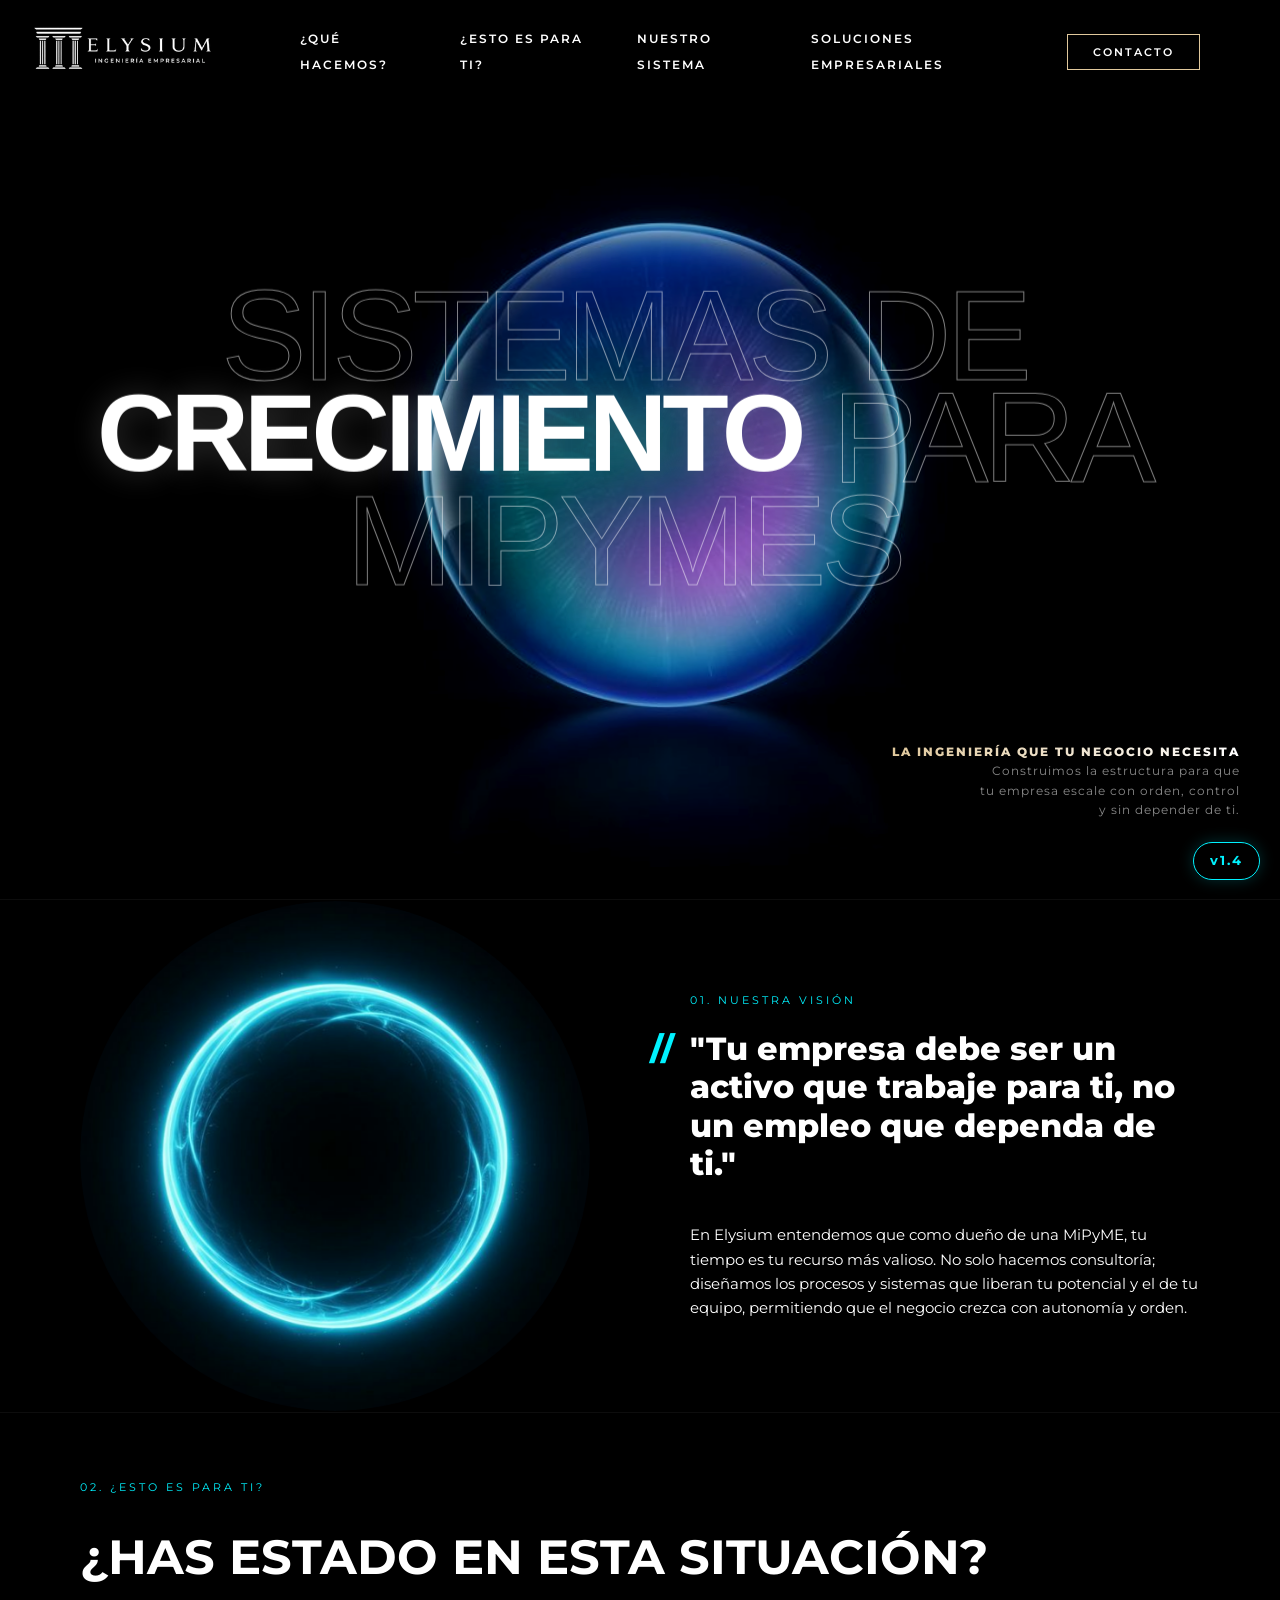
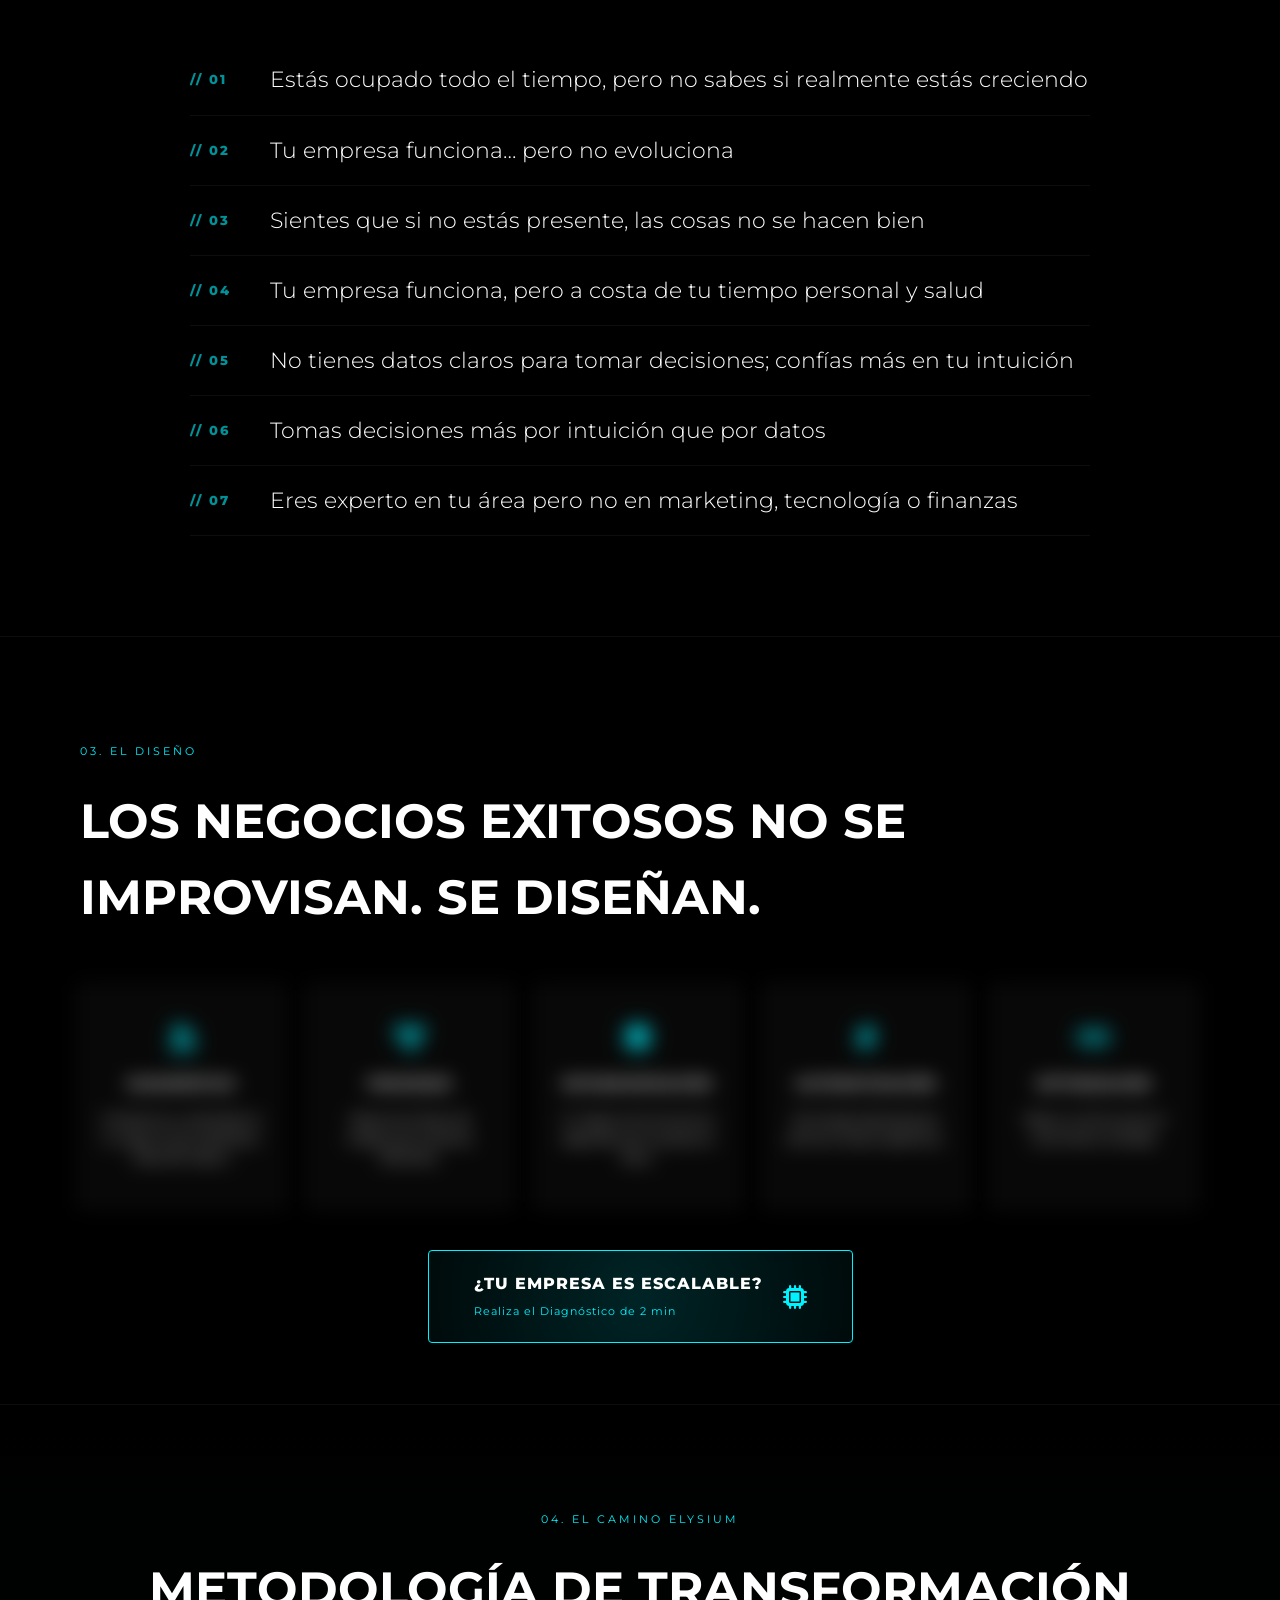
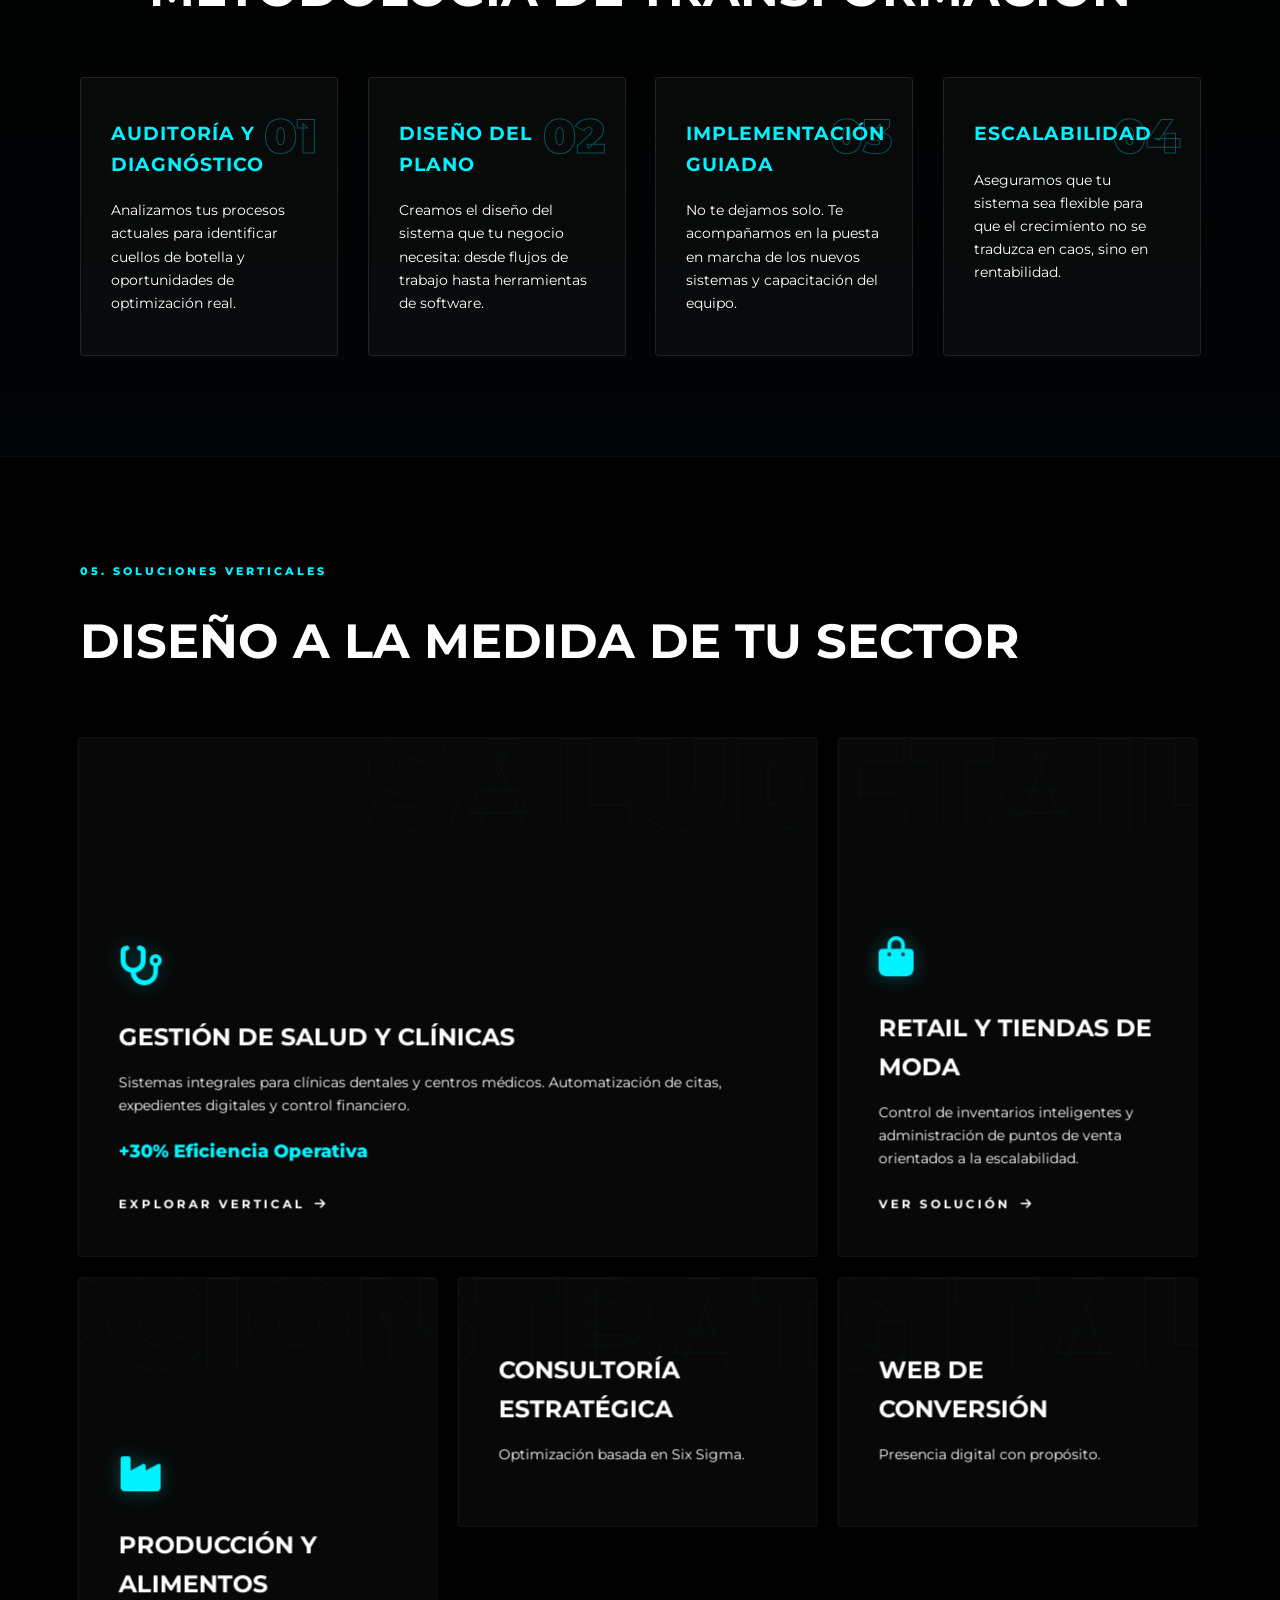
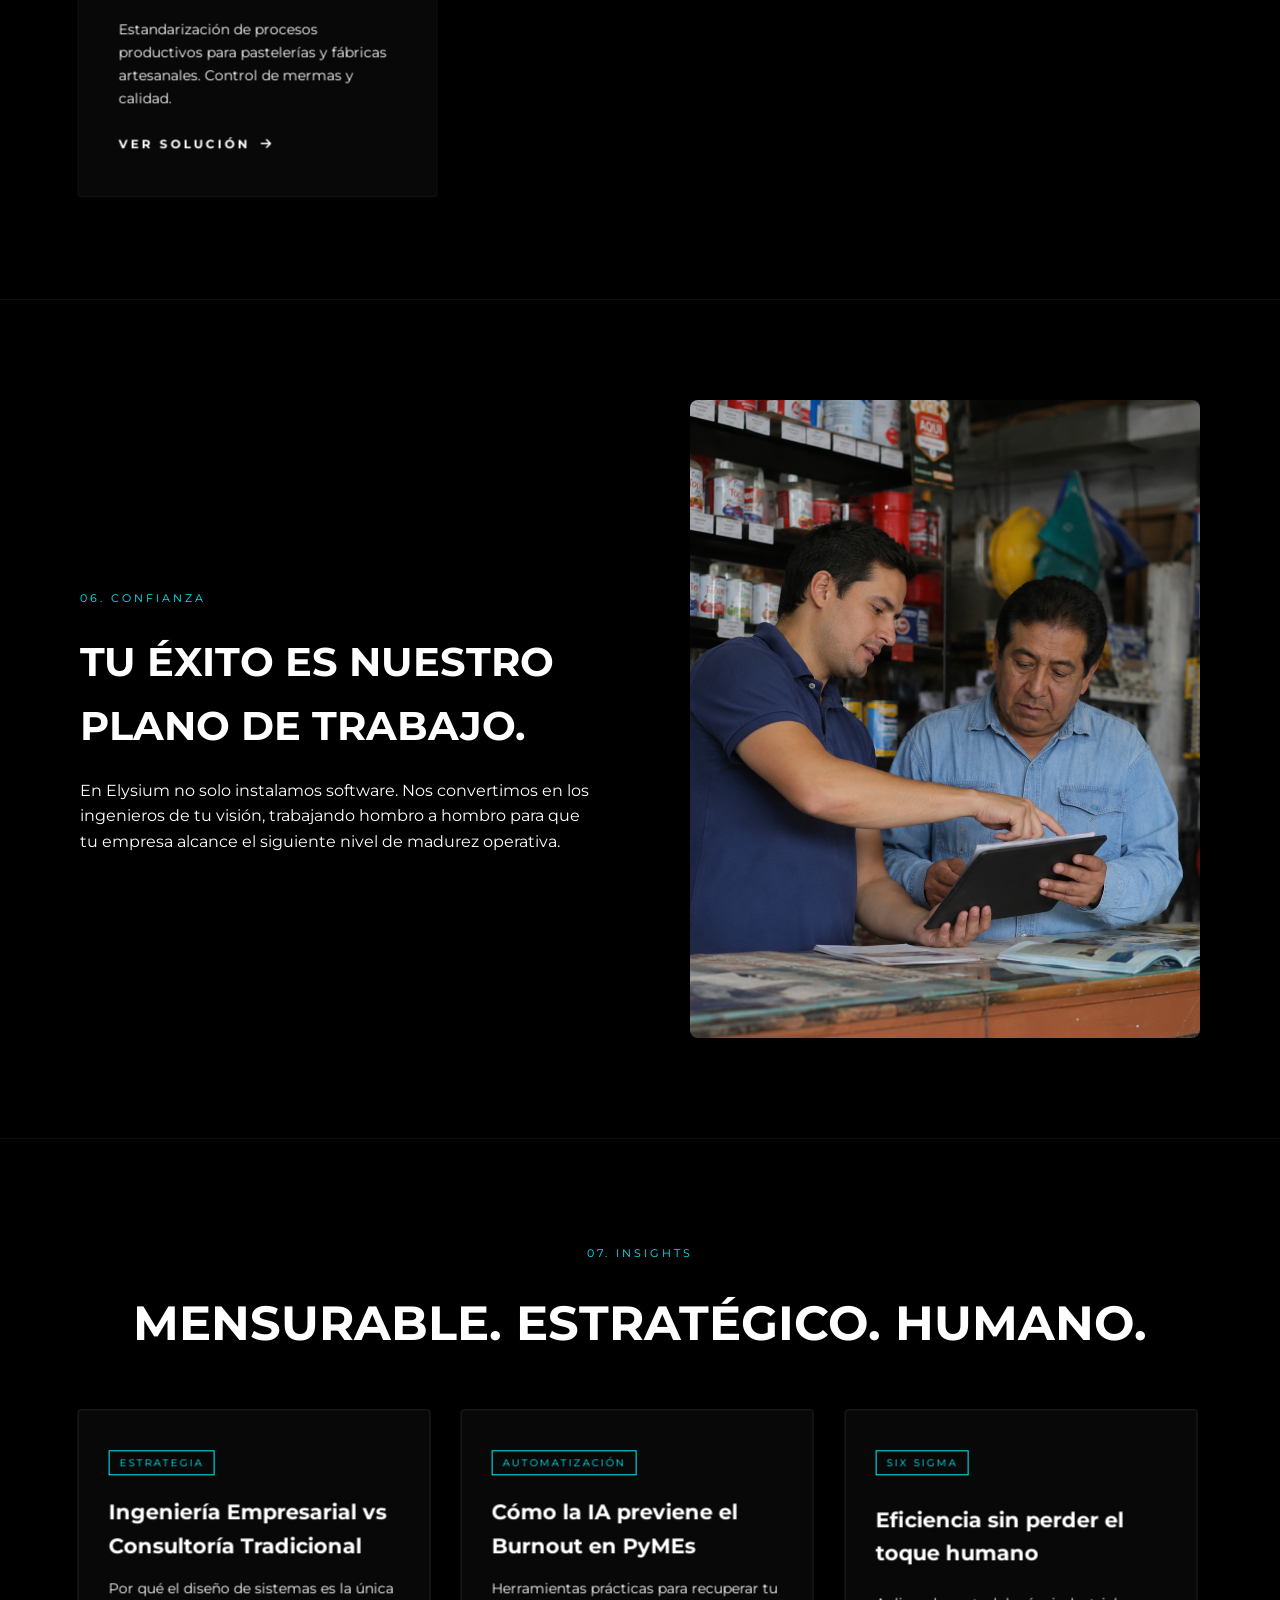
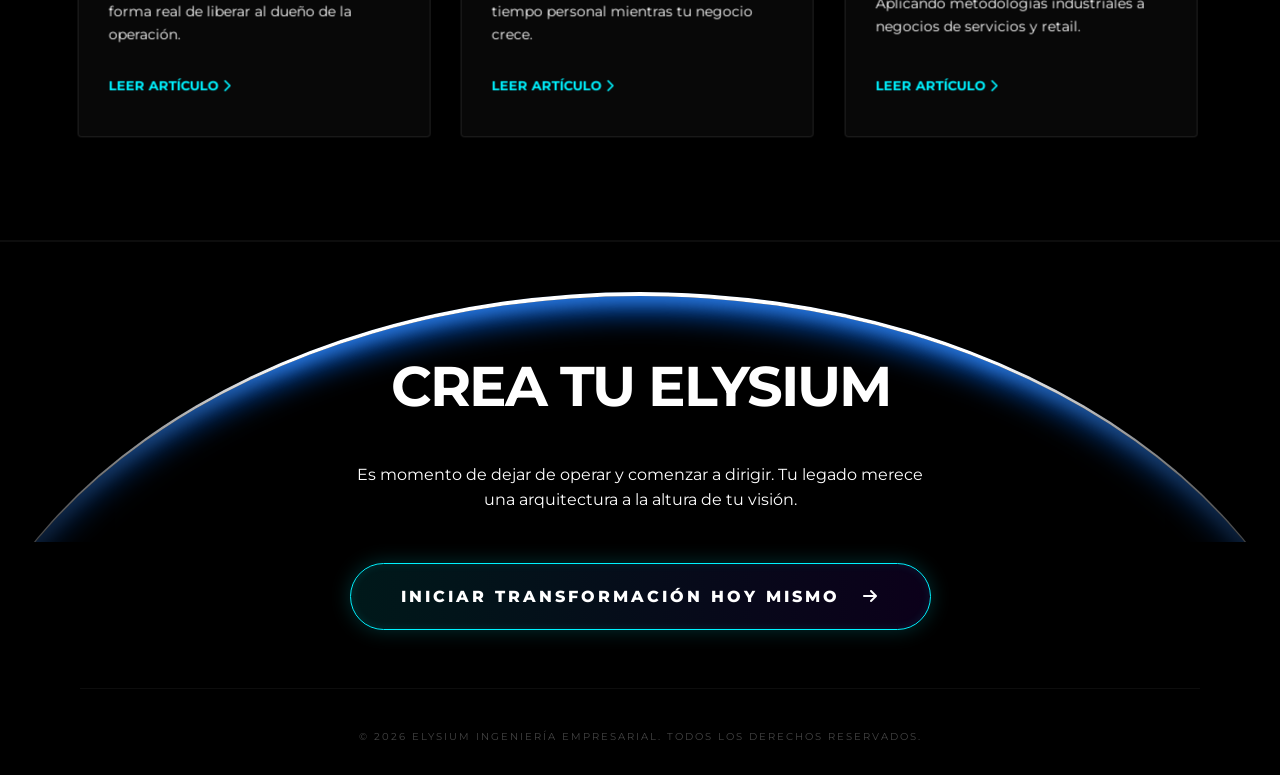
==== commit 5e94de2d: "15" ====
--- a/index.html
+++ b/index.html
@@ -35,7 +35,7 @@
     <meta property="twitter:description" content="Transformamos negocios en sistemas autónomos de alta eficiencia.">
     <meta property="twitter:image" content="assets/logo/Logo 3.0 sin fondo/5.png">
 
-    <link rel="stylesheet" href="style.css?v=1.1">
+    <link rel="stylesheet" href="style.css?v=1.4">
     <link rel="stylesheet" href="https://cdnjs.cloudflare.com/ajax/libs/font-awesome/6.4.0/css/all.min.css">
     <link href="https://fonts.googleapis.com/css2?family=Inter:wght@300;400;700;900&display=swap" rel="stylesheet">
 
@@ -89,7 +89,7 @@
 
 <body>
     <!-- Temporary Version Bubble -->
-    <div class="version-bubble">v1.3</div>
+    <div class="version-bubble">v1.4</div>
 
     <header>
         <nav id="main-nav">
@@ -383,7 +383,7 @@
                         <h3>¿El equipo conoce sus indicadores clave de desempeño (KPIs)?</h3>
                         <div class="test-options">
                             <button onclick="saveAnswer(0, 8, 'Sin KPIs')">No, solo vienen a cumplir su horario</button>
-                            <button onclick="saveAnswer(2, 8, 'KPIs conocidos no medidos')">Los conocen pero no se miden
+                            <button onclick="saveAnswer(2, 8, 'KPIs conocidos no medidos')">Los conocen pero no se mien
                                 formalmente</button>
                             <button onclick="saveAnswer(4, 8, 'Cultura de resultados')">Sí, y sus bonos dependen de
                                 resultados</button>
@@ -424,8 +424,10 @@
                         <p>Estamos calculando tu <strong>Índice de Escalabilidad</strong>. Introduce tus datos para
                             enviarte el reporte completo y tus siguientes 3 pasos estratégicos.</p>
                         <form id="lead-form" onsubmit="finishTest(event)">
-                            <input type="text" placeholder="Tu nombre y apellido" required>
-                            <input type="email" placeholder="Email corporativo (donde recibirás el reporte)" required>
+                            <input type="text" placeholder="Tu nombre y apellido" required maxlength="50"
+                                pattern="^[a-zA-ZáéíóúÁÉÍÓÚñÑ\s]+$" title="Solo se permiten letras y espacios">
+                            <input type="email" placeholder="Email corporativo (donde recibirás el reporte)" required
+                                maxlength="50">
                             <button type="submit" class="btn-cta-futuristic">Ver mi Puntaje Ahora</button>
                         </form>
                     </div>
@@ -434,8 +436,11 @@
                     <div class="test-step" id="step-12">
                         <div class="result-circle" id="result-score">0%</div>
                         <h3 id="result-title">Nivel: Operativo</h3>
-                        <p id="result-desc">Cargando diagnóstico...</p>
-                        <button class="btn-cta-secondary" onclick="closeTest()">Regresar a la web</button>
+                        <p id="result-desc" style="font-size: 1.1rem; margin-bottom: 30px;">Cargando diagnóstico...</p>
+                        <a href="https://wa.me/522203215455" id="whatsapp-btn" class="btn-cta-futuristic"
+                            target="_blank" style="text-decoration: none; display: inline-block;">
+                            PROGRAMA TU CONSULTORÍA GRATIS <i class="fab fa-whatsapp"></i>
+                        </a>
                     </div>
                 </div>
 
@@ -589,19 +594,21 @@
                         <div class="insight-tag">ESTRATEGIA</div>
                         <h3>Ingeniería Empresarial vs Consultoría Tradicional</h3>
                         <p>Por qué el diseño de sistemas es la única forma real de liberar al dueño de la operación.</p>
-                        <a href="#">Leer Artículo <i class="fas fa-chevron-right"></i></a>
+                        <a href="insights/ingenieria-vs-consultoria.html">Leer Artículo <i
+                                class="fas fa-chevron-right"></i></a>
                     </div>
                     <div class="glass-card insight-card reveal">
                         <div class="insight-tag">AUTOMATIZACIÓN</div>
                         <h3>Cómo la IA previene el Burnout en PyMEs</h3>
                         <p>Herramientas prácticas para recuperar tu tiempo personal mientras tu negocio crece.</p>
-                        <a href="#">Leer Artículo <i class="fas fa-chevron-right"></i></a>
+                        <a href="insights/ia-burnout-pymes.html">Leer Artículo <i class="fas fa-chevron-right"></i></a>
                     </div>
                     <div class="glass-card insight-card reveal">
                         <div class="insight-tag">SIX SIGMA</div>
                         <h3>Eficiencia sin perder el toque humano</h3>
                         <p>Aplicando metodologías industriales a negocios de servicios y retail.</p>
-                        <a href="#">Leer Artículo <i class="fas fa-chevron-right"></i></a>
+                        <a href="insights/eficiencia-toque-humano.html">Leer Artículo <i
+                                class="fas fa-chevron-right"></i></a>
                     </div>
                 </div>
             </div>
@@ -619,7 +626,9 @@
                 Elysium</h2>
             <p style="color: var(--text-muted); margin-bottom: 50px; max-width: 600px; margin-inline: auto;">Es momento
                 de dejar de operar y comenzar a dirigir. Tu legado merece una arquitectura a la altura de tu visión.</p>
-            <a href="#contacto" class="btn-cta-futuristic brand-font">
+            <a href="https://wa.me/522203215455?text=Hola,%20quiero%20programar%20mi%20primera%20consultor%C3%ADa%20gratis"
+                target="_blank" class="btn-cta-futuristic brand-font"
+                style="text-decoration: none; display: inline-block;">
                 Iniciar Transformación HOY mismo <i class="fas fa-arrow-right"></i>
             </a>
             <div style="margin-top: 50px; border-top: 1px solid rgba(255,255,255,0.05); padding-top: 40px;">
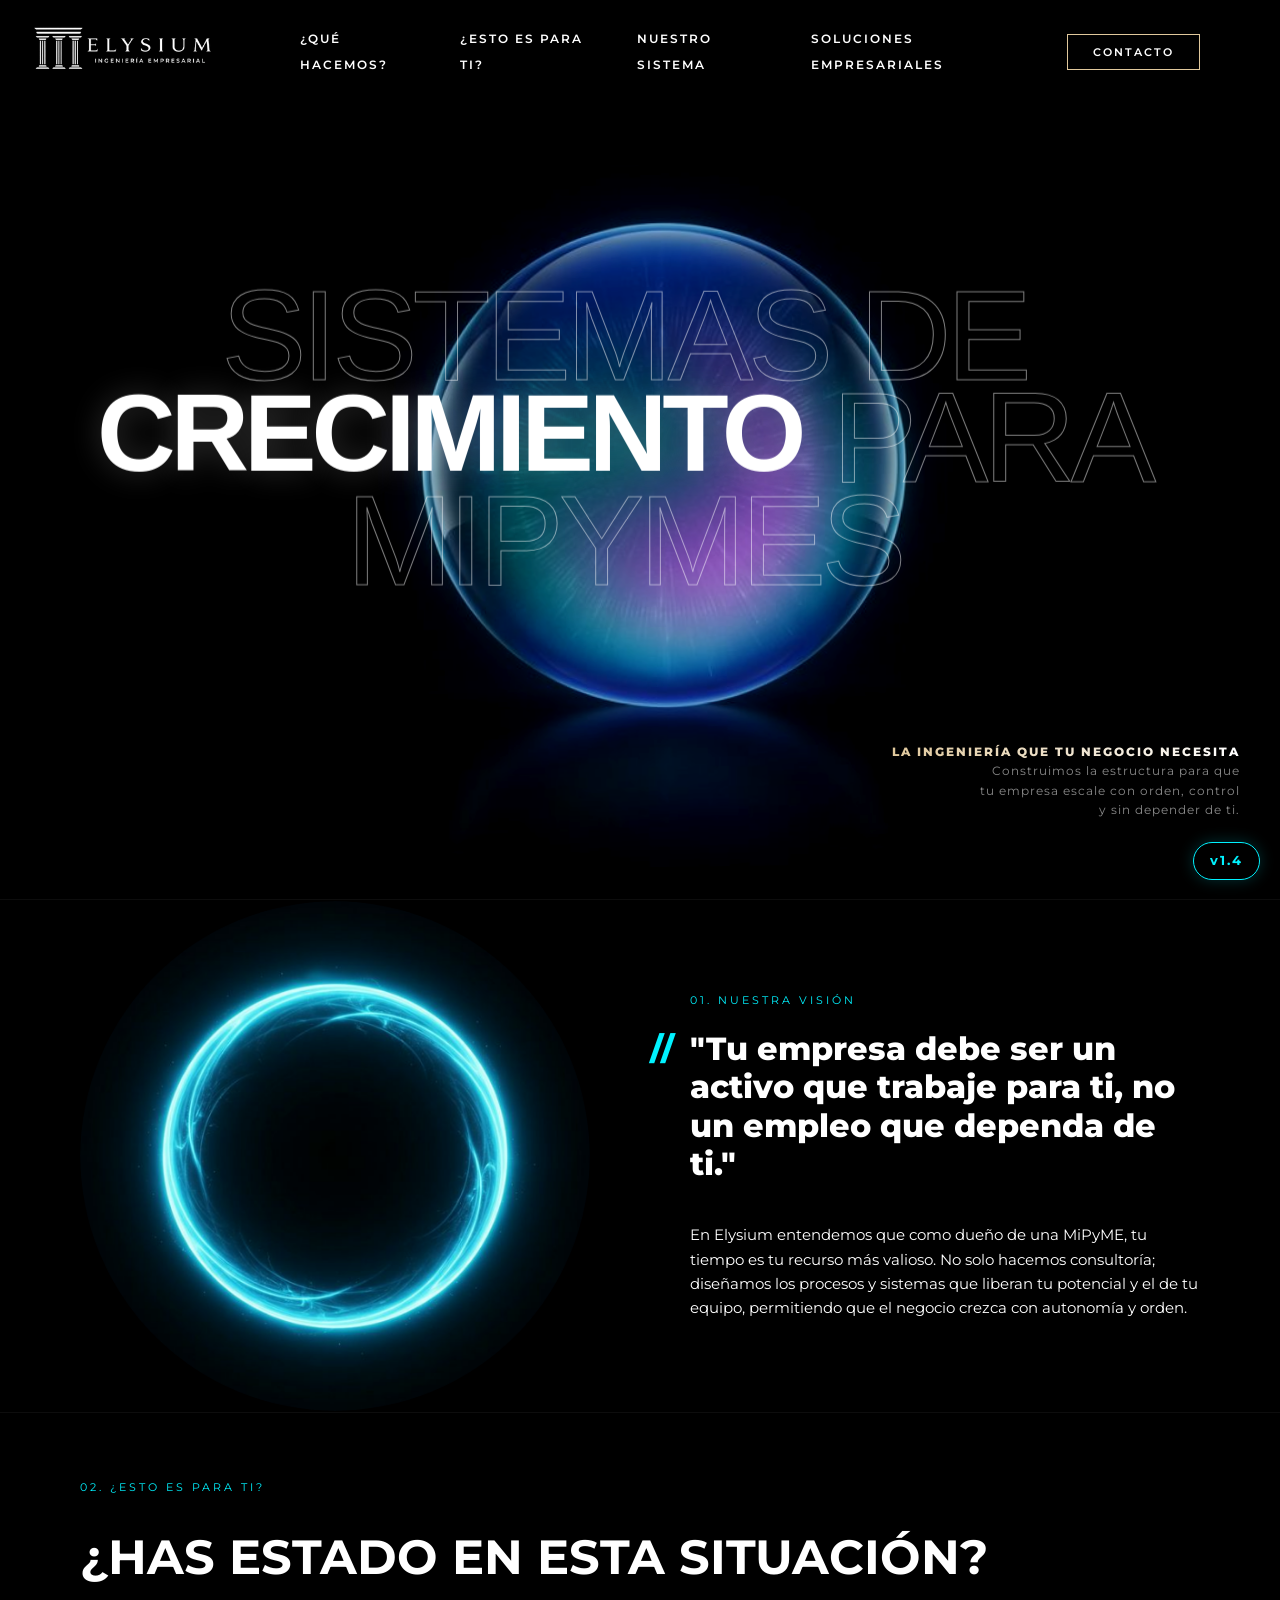
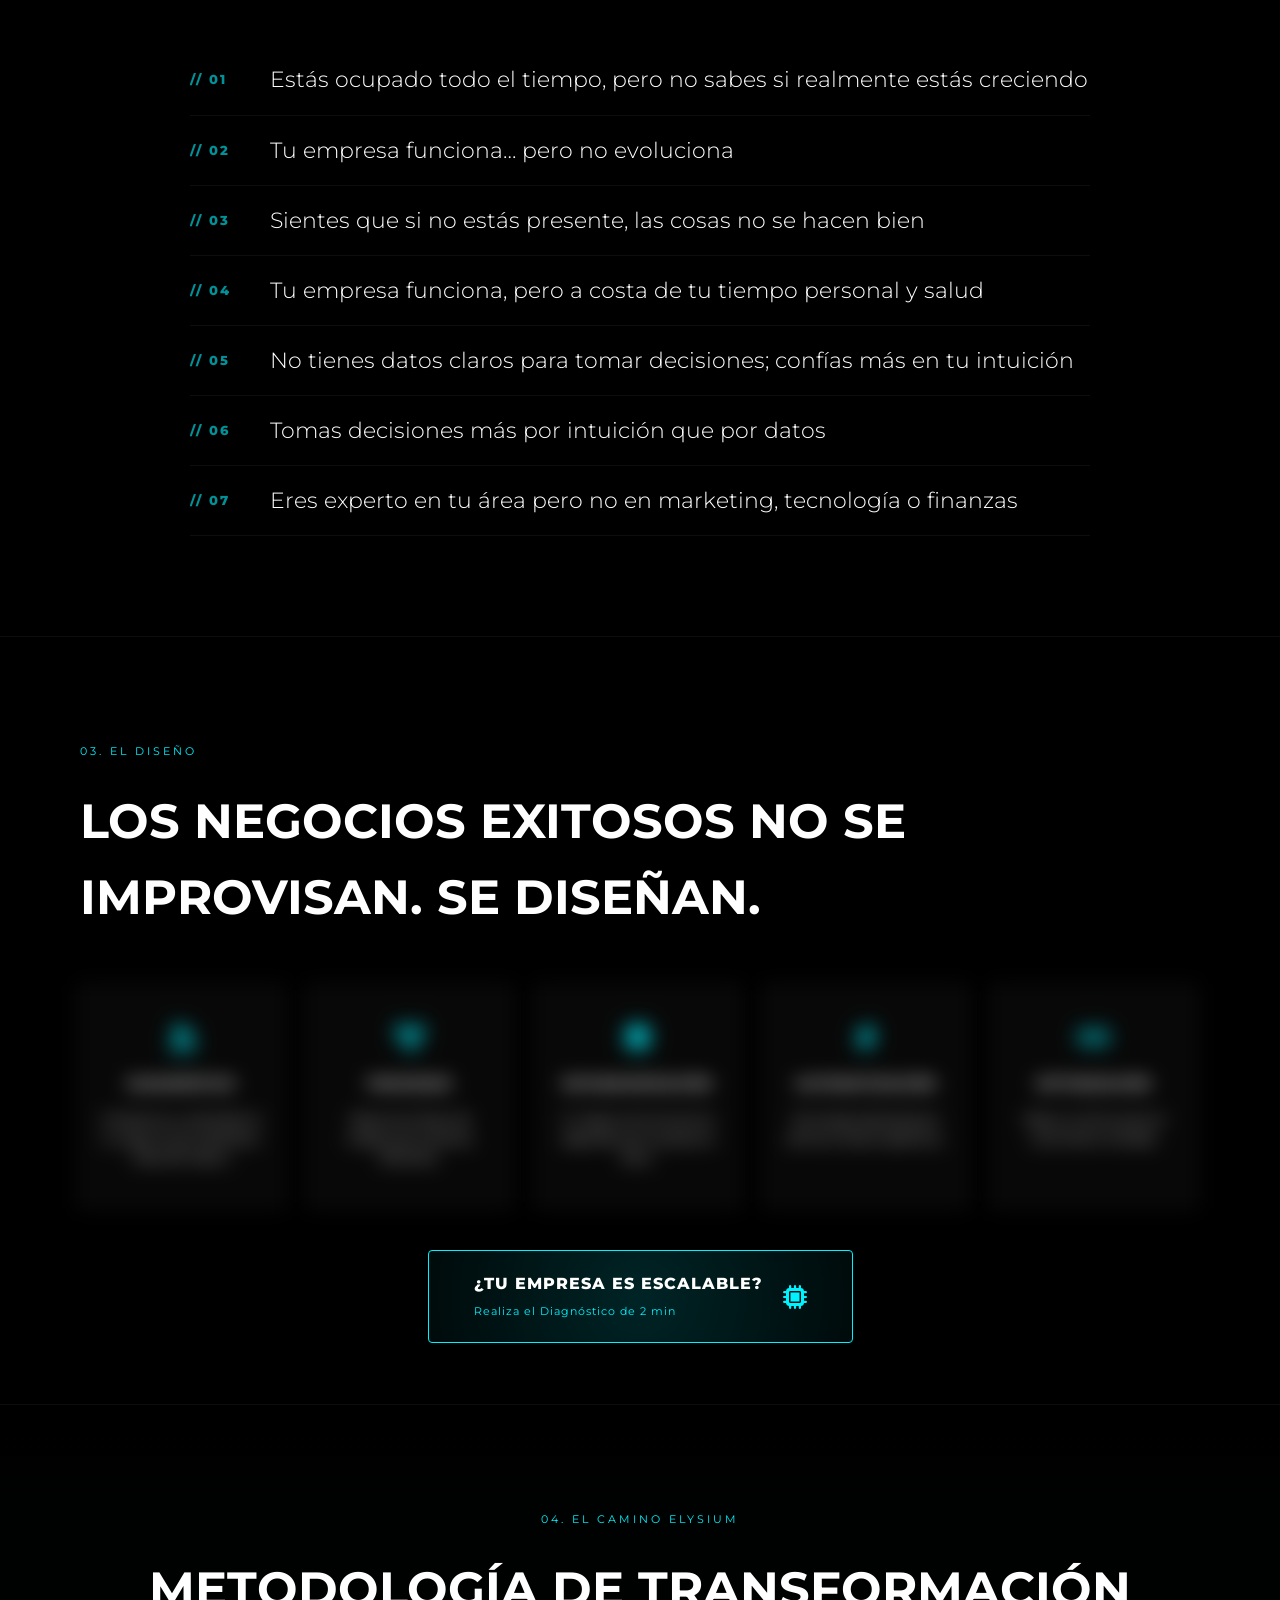
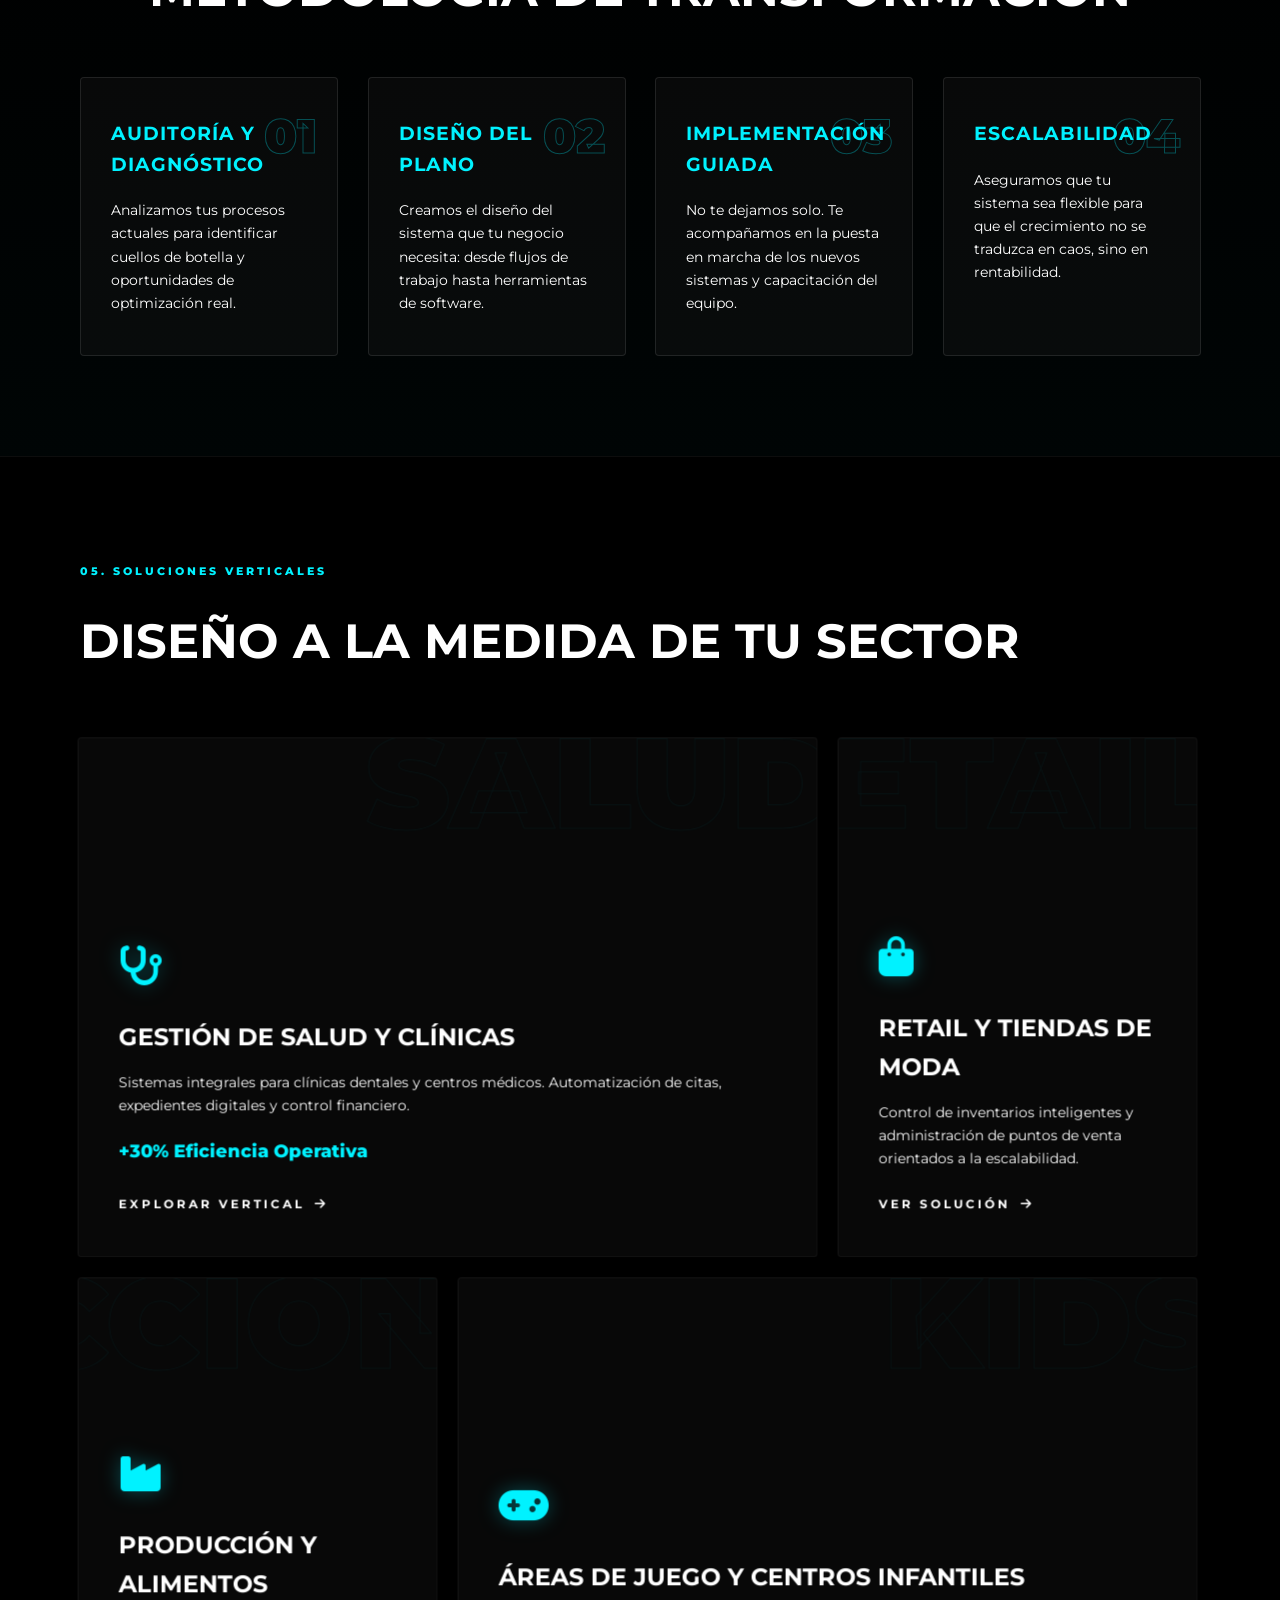
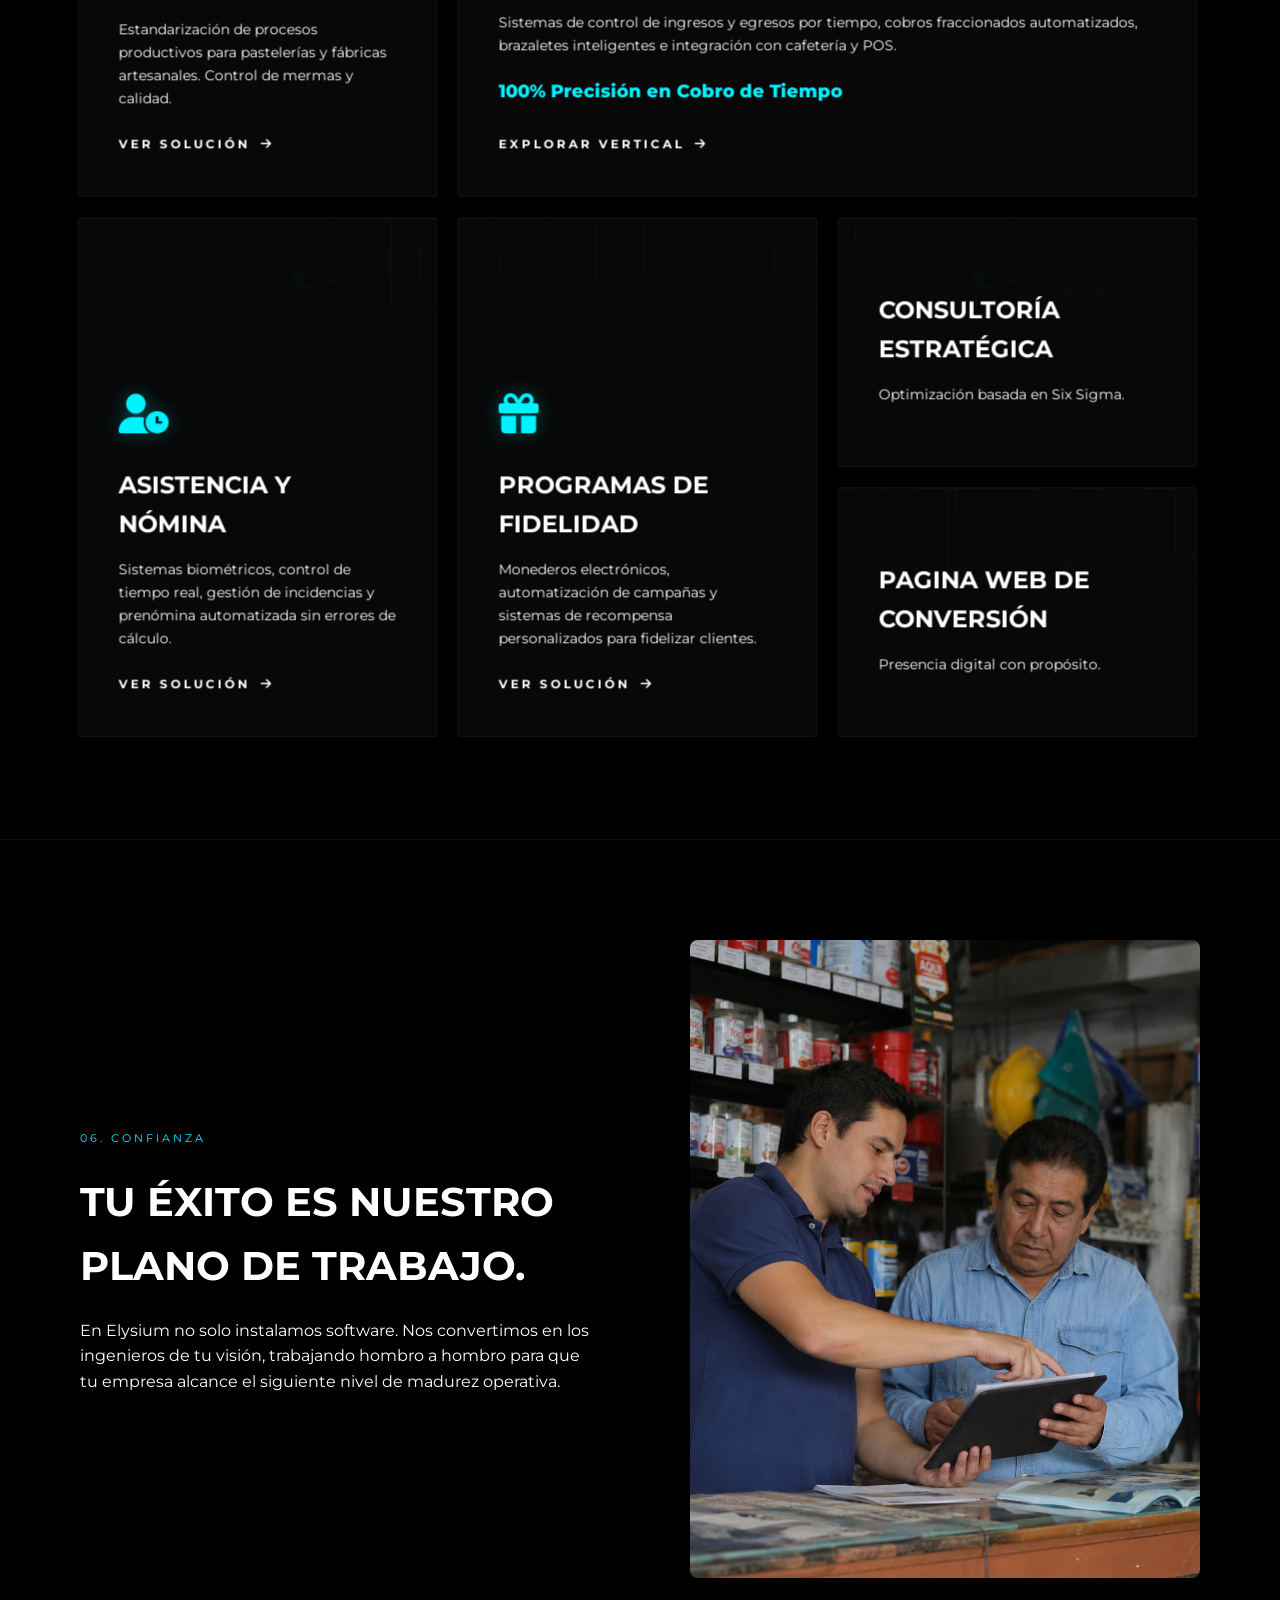
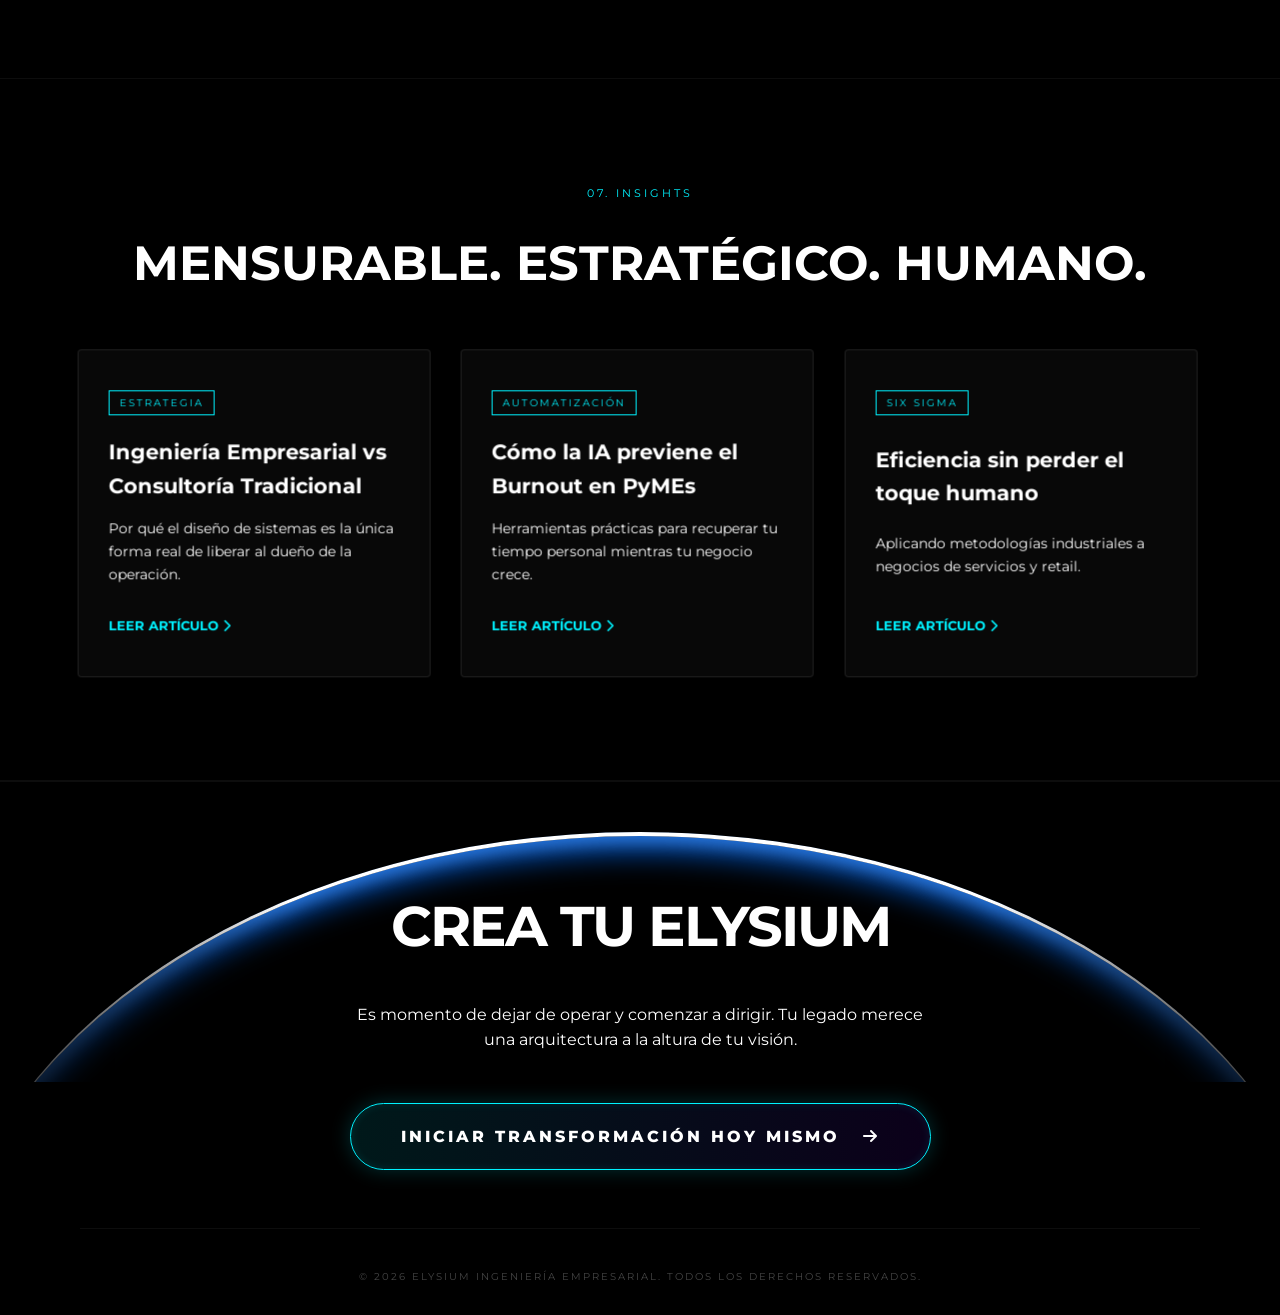
==== commit 0366a184: "49" ====
--- a/index.html
+++ b/index.html
@@ -102,7 +102,7 @@
                     <li><a href="#metodologia">¿Esto es para ti?</a></li>
                     <li><a href="#pilares">Nuestro sistema</a></li>
                     <li><a href="#soluciones">Soluciones Empresariales</a></li>
-                    <li><a href="#contacto" class="btn btn-gold"
+                    <li><a href="contacto.html" class="btn btn-gold"
                             style="padding: 10px 25px; border-radius: 0; font-size: 0.7rem; border: 1px solid var(--primary-gold);">Contacto</a>
                     </li>
                 </ul>
@@ -437,7 +437,7 @@
                         <div class="result-circle" id="result-score">0%</div>
                         <h3 id="result-title">Nivel: Operativo</h3>
                         <p id="result-desc" style="font-size: 1.1rem; margin-bottom: 30px;">Cargando diagnóstico...</p>
-                        <a href="https://wa.me/522203215455" id="whatsapp-btn" class="btn-cta-futuristic"
+                        <a href="https://wa.me/522212487178" id="whatsapp-btn" class="btn-cta-futuristic"
                             target="_blank" style="text-decoration: none; display: inline-block;">
                             PROGRAMA TU CONSULTORÍA GRATIS <i class="fab fa-whatsapp"></i>
                         </a>
@@ -538,6 +538,43 @@
                         </div>
                     </div>
 
+                    <!-- Áreas de Juego Infantiles (Large) -->
+                    <div class="bento-item bento-large glass-card reveal">
+                        <div class="bento-bg-text">KIDS</div>
+                        <div class="bento-content">
+                            <div class="bento-icon"><i class="fas fa-gamepad"></i></div>
+                            <h3>Áreas de Juego y Centros Infantiles</h3>
+                            <p>Sistemas de control de ingresos y egresos por tiempo, cobros fraccionados automatizados, brazaletes inteligentes e integración con cafetería y POS.</p>
+                            <span class="bento-metric">100% Precisión en Cobro de Tiempo</span>
+                            <a href="soluciones/juegos-infantiles.html" class="bento-link">Explorar Vertical <i
+                                    class="fas fa-arrow-right"></i></a>
+                        </div>
+                    </div>
+
+                    <!-- Control de Asistencia y Nómina (Medium) -->
+                    <div class="bento-item bento-medium glass-card reveal">
+                        <div class="bento-bg-text">RH</div>
+                        <div class="bento-content">
+                            <div class="bento-icon"><i class="fas fa-user-clock"></i></div>
+                            <h3>Asistencia y Nómina</h3>
+                            <p>Sistemas biométricos, control de tiempo real, gestión de incidencias y prenómina automatizada sin errores de cálculo.</p>
+                            <a href="soluciones/asistencia.html" class="bento-link">Ver Solución <i
+                                    class="fas fa-arrow-right"></i></a>
+                        </div>
+                    </div>
+
+                    <!-- Programas de Fidelidad (Medium) -->
+                    <div class="bento-item bento-medium glass-card reveal">
+                        <div class="bento-bg-text">CLUB</div>
+                        <div class="bento-content">
+                            <div class="bento-icon"><i class="fas fa-gift"></i></div>
+                            <h3>Programas de Fidelidad</h3>
+                            <p>Monederos electrónicos, automatización de campañas y sistemas de recompensa personalizados para fidelizar clientes.</p>
+                            <a href="soluciones/fidelizacion.html" class="bento-link">Ver Solución <i
+                                    class="fas fa-arrow-right"></i></a>
+                        </div>
+                    </div>
+
                     <!-- Consultoría (Small) -->
                     <div class="bento-item bento-small glass-card reveal">
                         <div class="bento-bg-text">STRAT</div>
@@ -551,7 +588,7 @@
                     <div class="bento-item bento-small glass-card reveal">
                         <div class="bento-bg-text">DIGITAL</div>
                         <div class="bento-content">
-                            <h3>Web de Conversión</h3>
+                            <h3>Pagina Web de Conversión</h3>
                             <p>Presencia digital con propósito.</p>
                         </div>
                     </div>
@@ -626,7 +663,7 @@
                 Elysium</h2>
             <p style="color: var(--text-muted); margin-bottom: 50px; max-width: 600px; margin-inline: auto;">Es momento
                 de dejar de operar y comenzar a dirigir. Tu legado merece una arquitectura a la altura de tu visión.</p>
-            <a href="https://wa.me/522203215455?text=Hola,%20quiero%20programar%20mi%20primera%20consultor%C3%ADa%20gratis"
+            <a href="https://wa.me/522212487178?text=Hola,%20quiero%20programar%20mi%20primera%20consultor%C3%ADa%20gratis"
                 target="_blank" class="btn-cta-futuristic brand-font"
                 style="text-decoration: none; display: inline-block;">
                 Iniciar Transformación HOY mismo <i class="fas fa-arrow-right"></i>
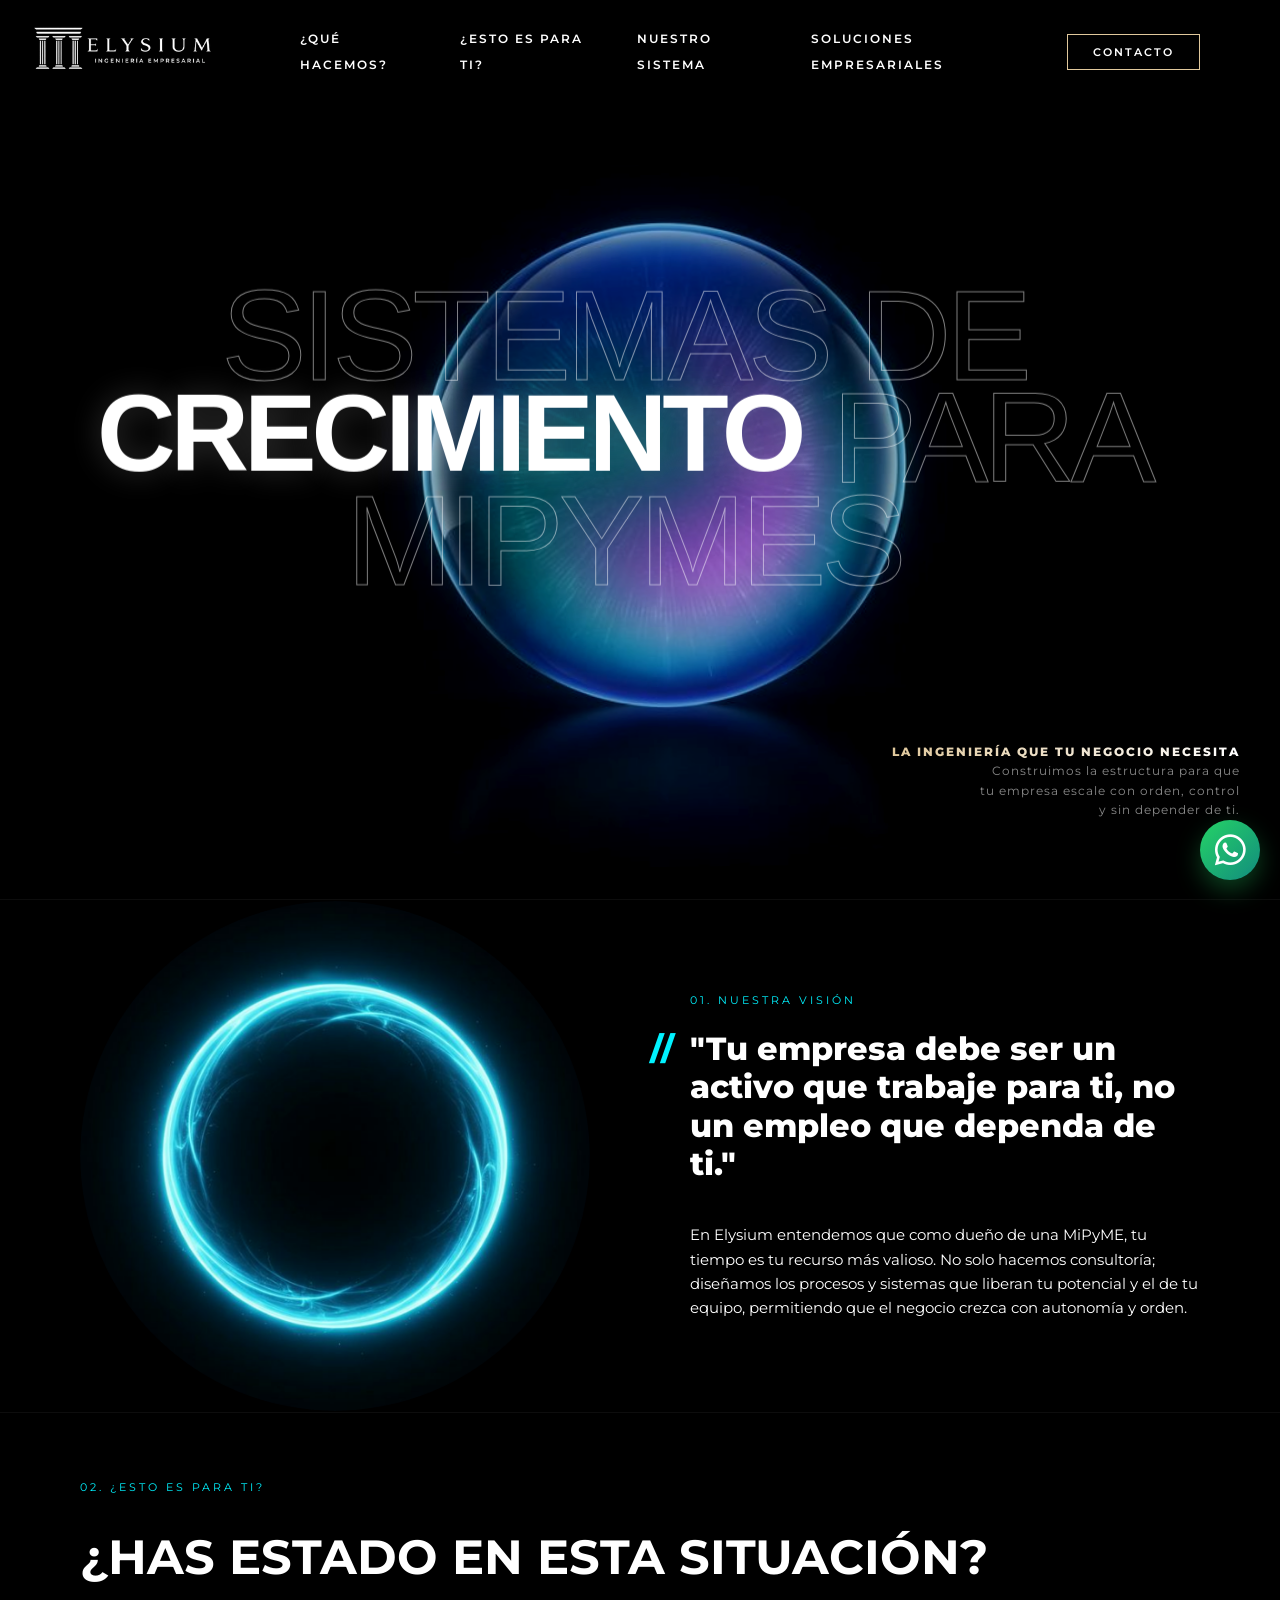
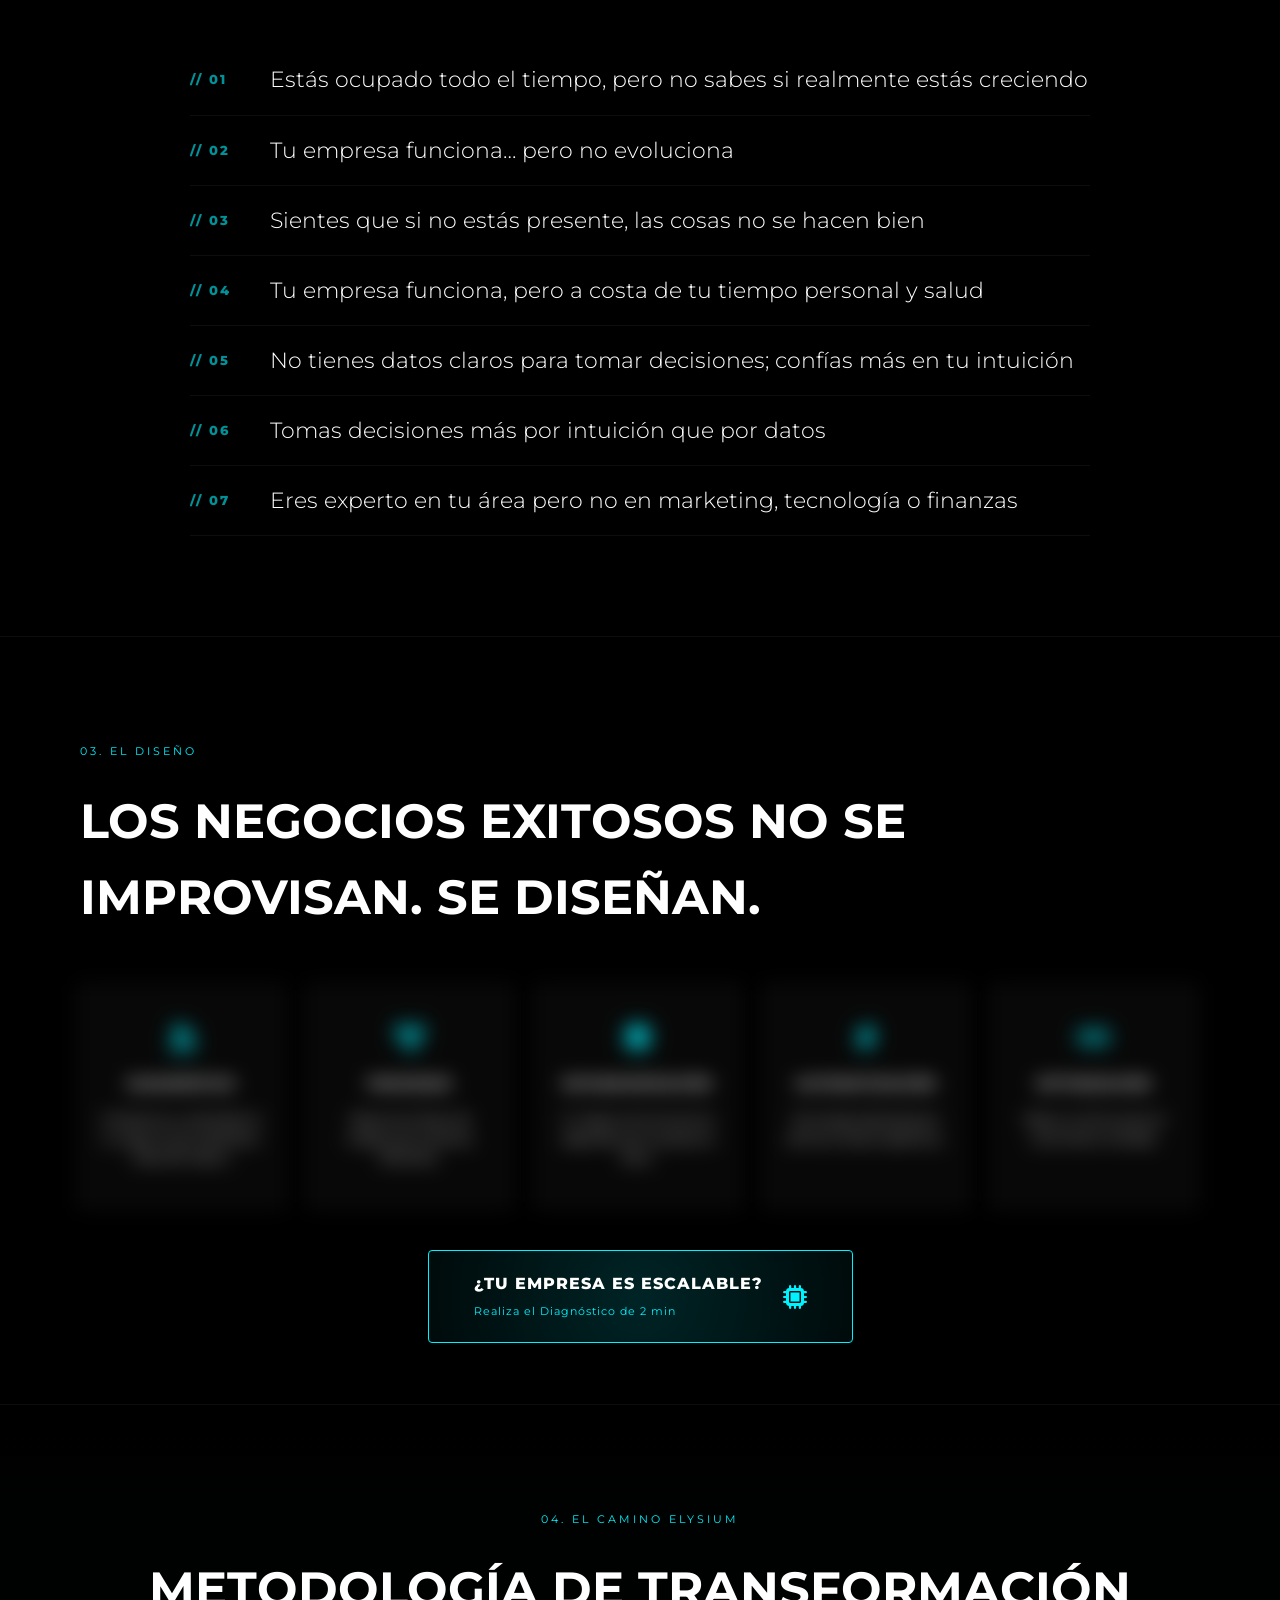
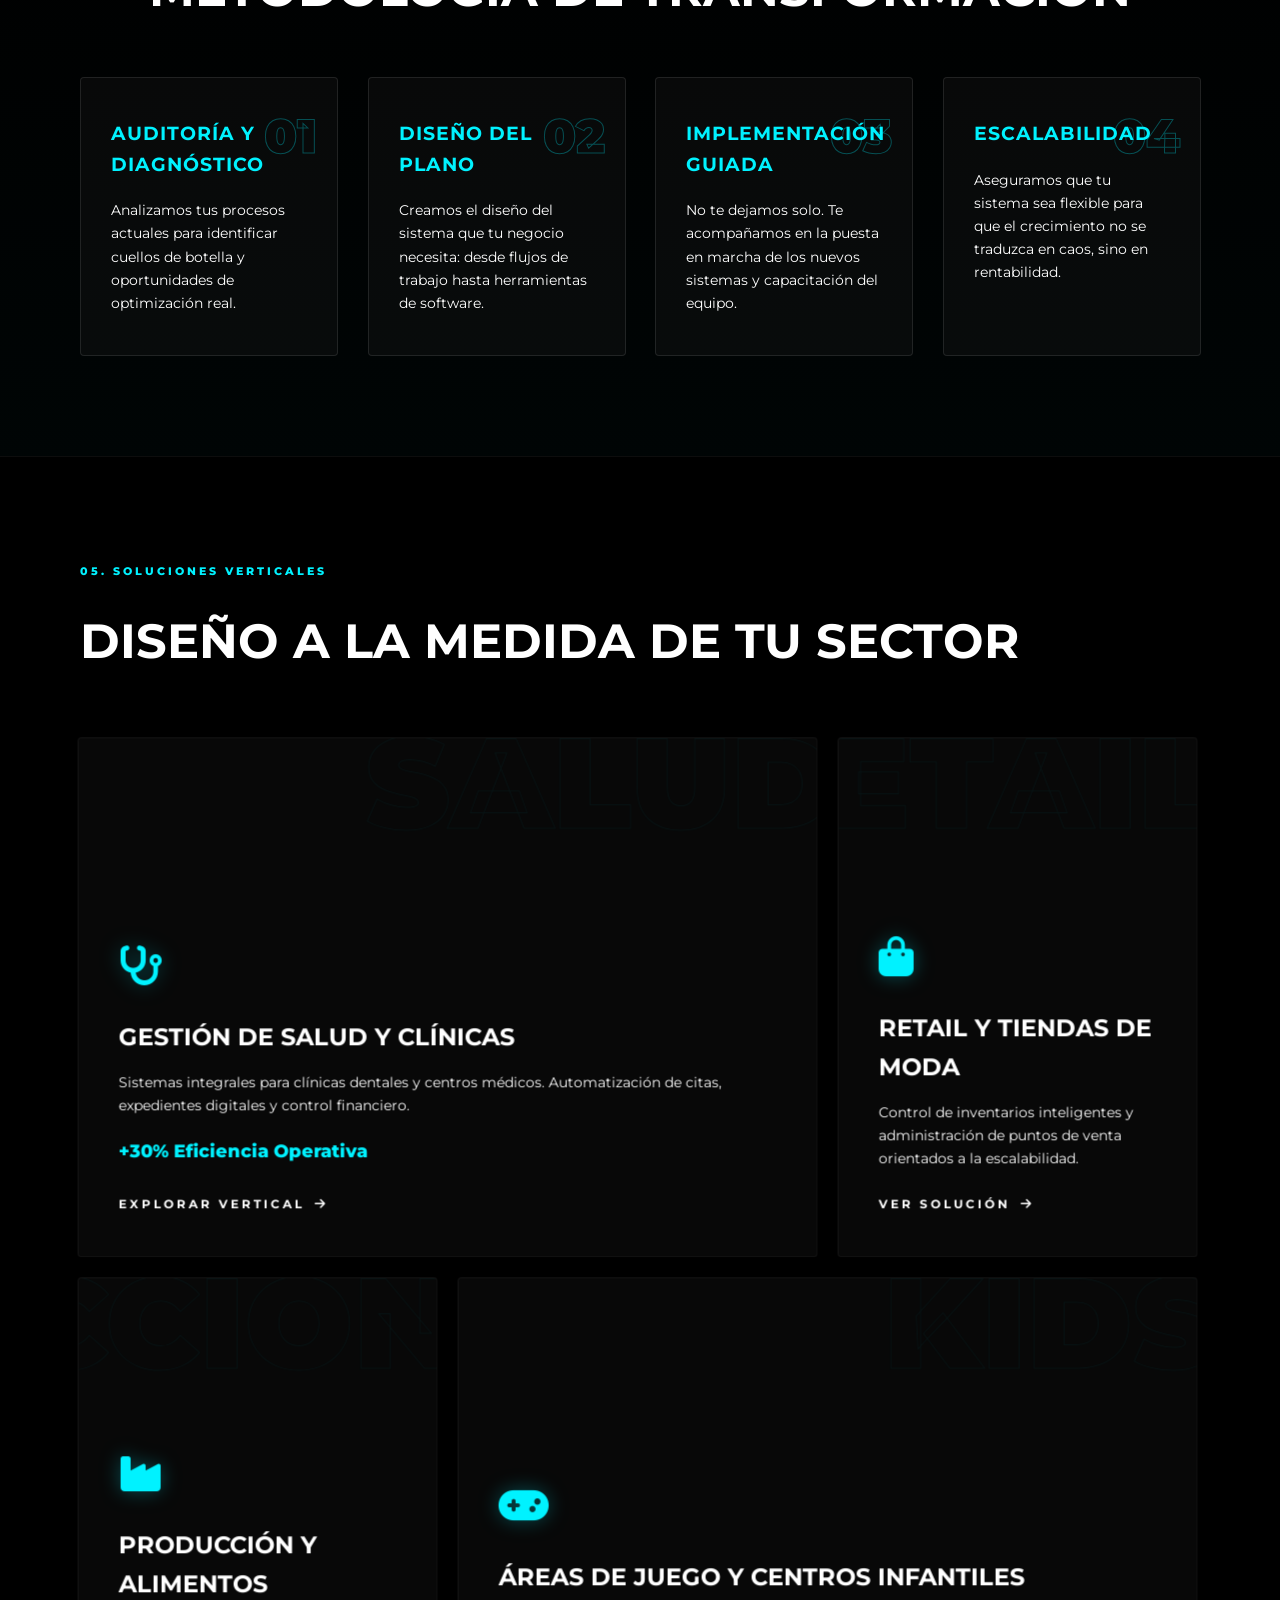
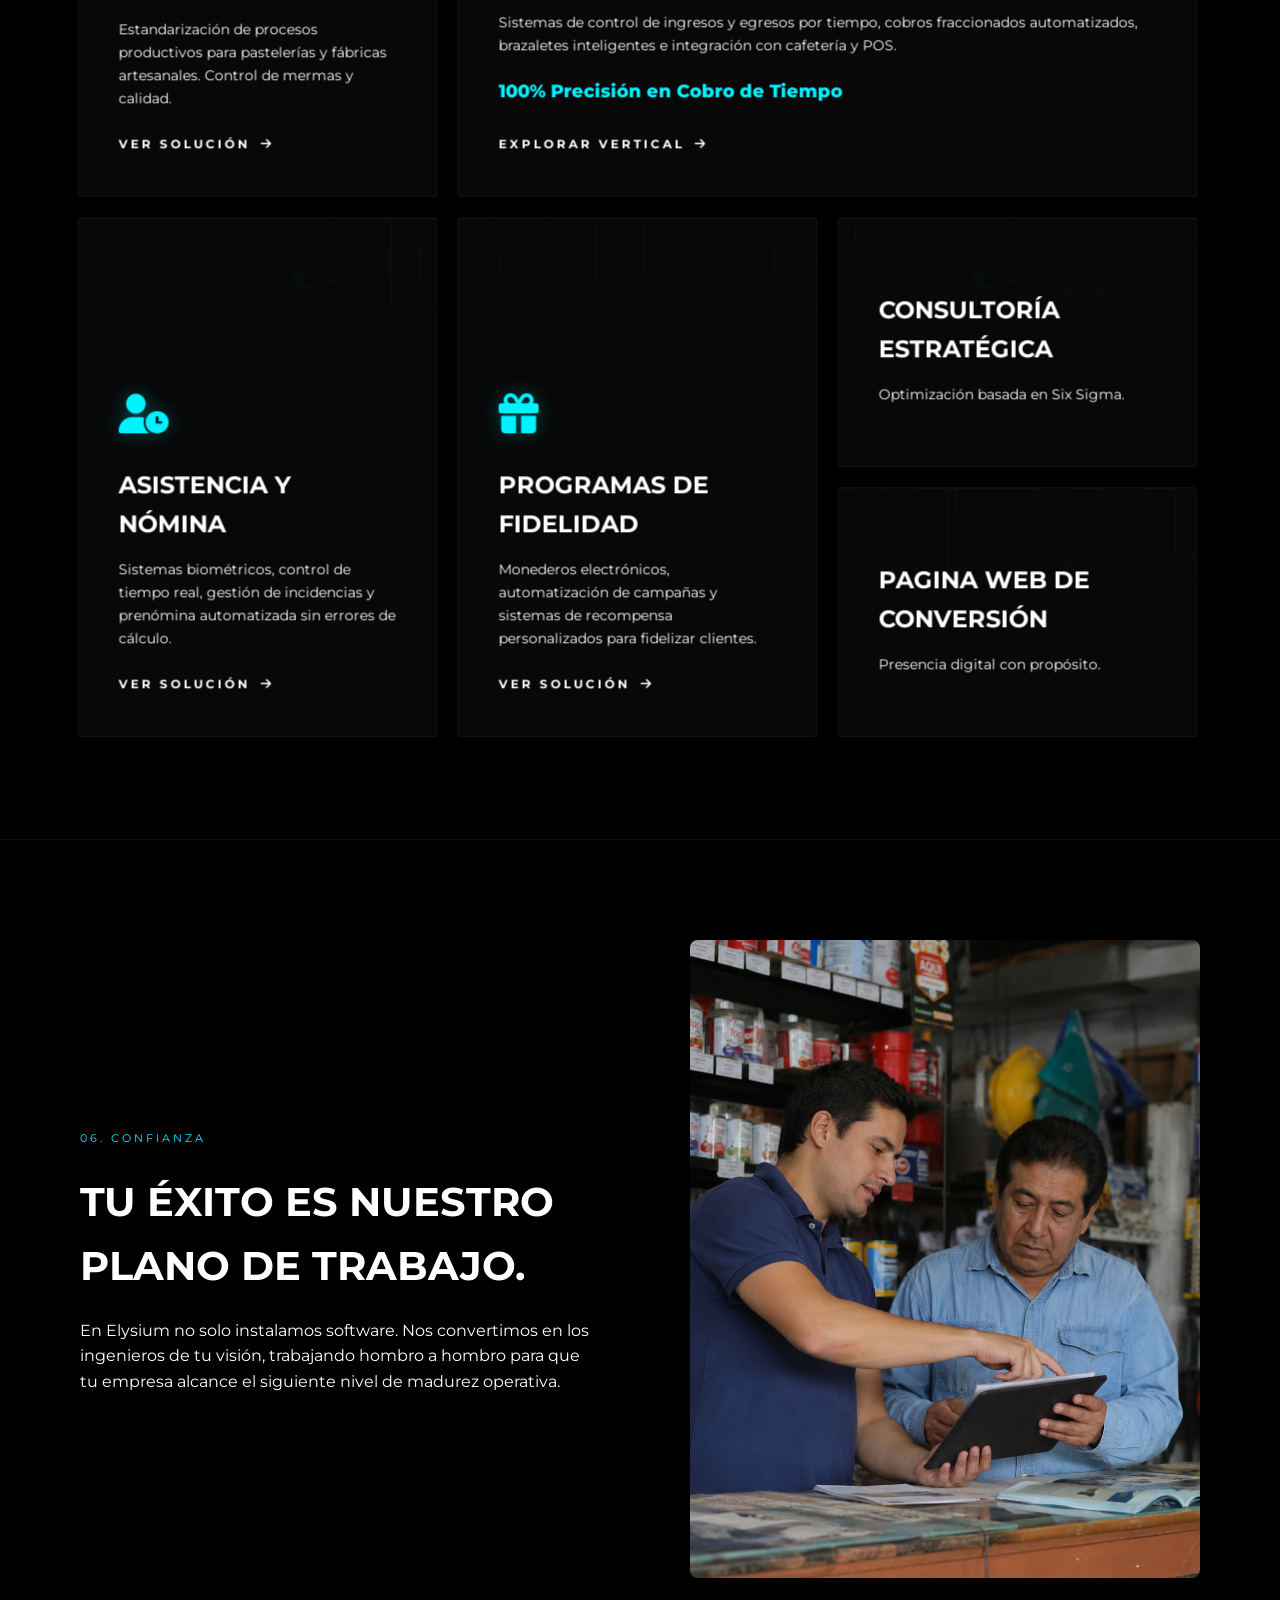
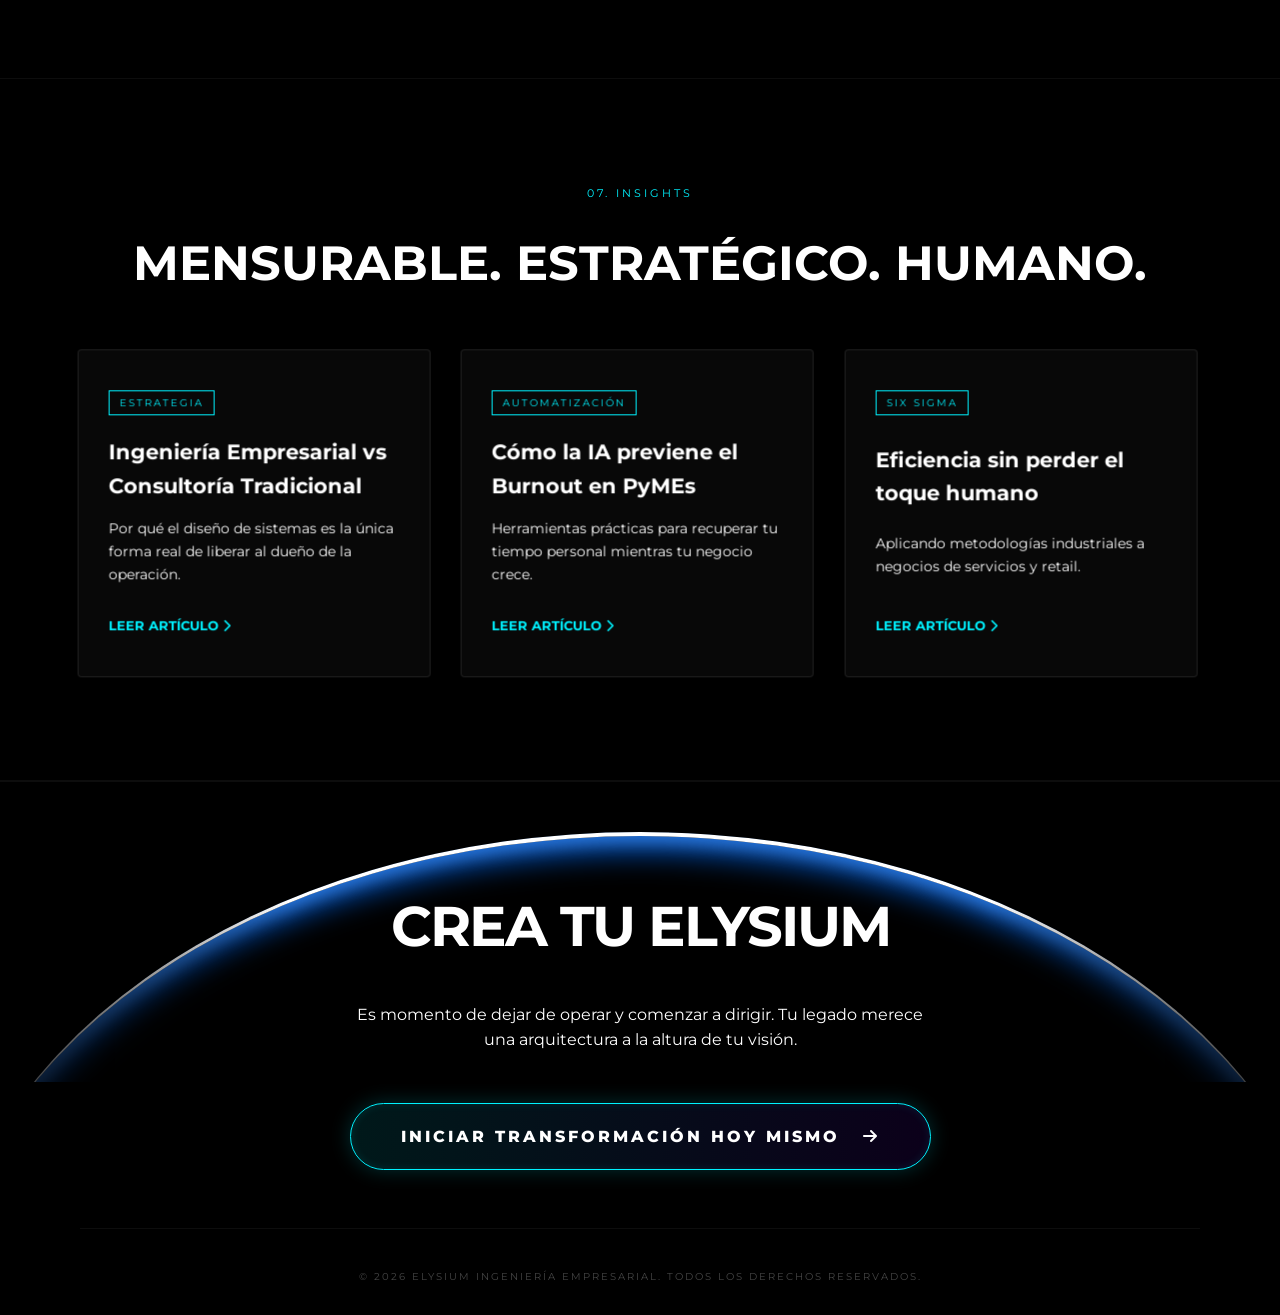
==== commit 7a5cf1a1: "17" ====
--- a/index.html
+++ b/index.html
@@ -88,8 +88,15 @@
 </head>
 
 <body>
-    <!-- Temporary Version Bubble -->
-    <div class="version-bubble">v1.4</div>
+    <!-- Floating WhatsApp Button -->
+    <a href="https://wa.me/522212487178?text=Me%20gustar%C3%ADa%20obtener%20m%C3%A1s%20informaci%C3%B3n" 
+       class="whatsapp-float" 
+       target="_blank" 
+       rel="noopener noreferrer"
+       aria-label="Contactar por WhatsApp">
+        <i class="fab fa-whatsapp"></i>
+    </a>
+
 
     <header>
         <nav id="main-nav">
--- a/style.css
+++ b/style.css
@@ -73,24 +73,55 @@
     box-shadow: var(--glow-cian);
 }
 
-/* Temporary Version Bubble */
-.version-bubble {
+/* Floating WhatsApp Button */
+.whatsapp-float {
     position: fixed;
     bottom: 20px;
     right: 20px;
-    background: rgba(0, 0, 0, 0.6);
-    backdrop-filter: blur(10px);
-    -webkit-backdrop-filter: blur(10px);
-    border: 1px solid var(--primary-blue);
-    color: var(--primary-blue);
-    padding: 8px 16px;
-    border-radius: 20px;
-    font-size: 0.8rem;
-    font-weight: 700;
+    width: 60px;
+    height: 60px;
+    background: linear-gradient(135deg, #25d366 0%, #128c7e 100%);
+    color: #fff;
+    border-radius: 50%;
+    display: flex;
+    align-items: center;
+    justify-content: center;
+    font-size: 2.2rem;
+    box-shadow: 0 10px 25px rgba(37, 211, 102, 0.3);
     z-index: 9999;
-    letter-spacing: 2px;
-    box-shadow: 0 0 15px rgba(0, 242, 255, 0.2);
-}
+    transition: all 0.3s cubic-bezier(0.175, 0.885, 0.32, 1.275);
+    text-decoration: none;
+    animation: pulse-green-float 2s infinite;
+}
+
+.whatsapp-float:hover {
+    transform: scale(1.1) translateY(-5px);
+    box-shadow: 0 15px 30px rgba(37, 211, 102, 0.5);
+    color: #fff;
+}
+
+@keyframes pulse-green-float {
+    0% {
+        box-shadow: 0 0 0 0 rgba(37, 211, 102, 0.4), 0 10px 25px rgba(37, 211, 102, 0.3);
+    }
+    70% {
+        box-shadow: 0 0 0 15px rgba(37, 211, 102, 0), 0 10px 25px rgba(37, 211, 102, 0.3);
+    }
+    100% {
+        box-shadow: 0 0 0 0 rgba(37, 211, 102, 0), 0 10px 25px rgba(37, 211, 102, 0.3);
+    }
+}
+
+@media (max-width: 768px) {
+    .whatsapp-float {
+        bottom: 15px;
+        right: 15px;
+        width: 50px;
+        height: 50px;
+        font-size: 1.8rem;
+    }
+}
+
 
 /* Futuristic CTA Button */
 .btn-cta-futuristic {
